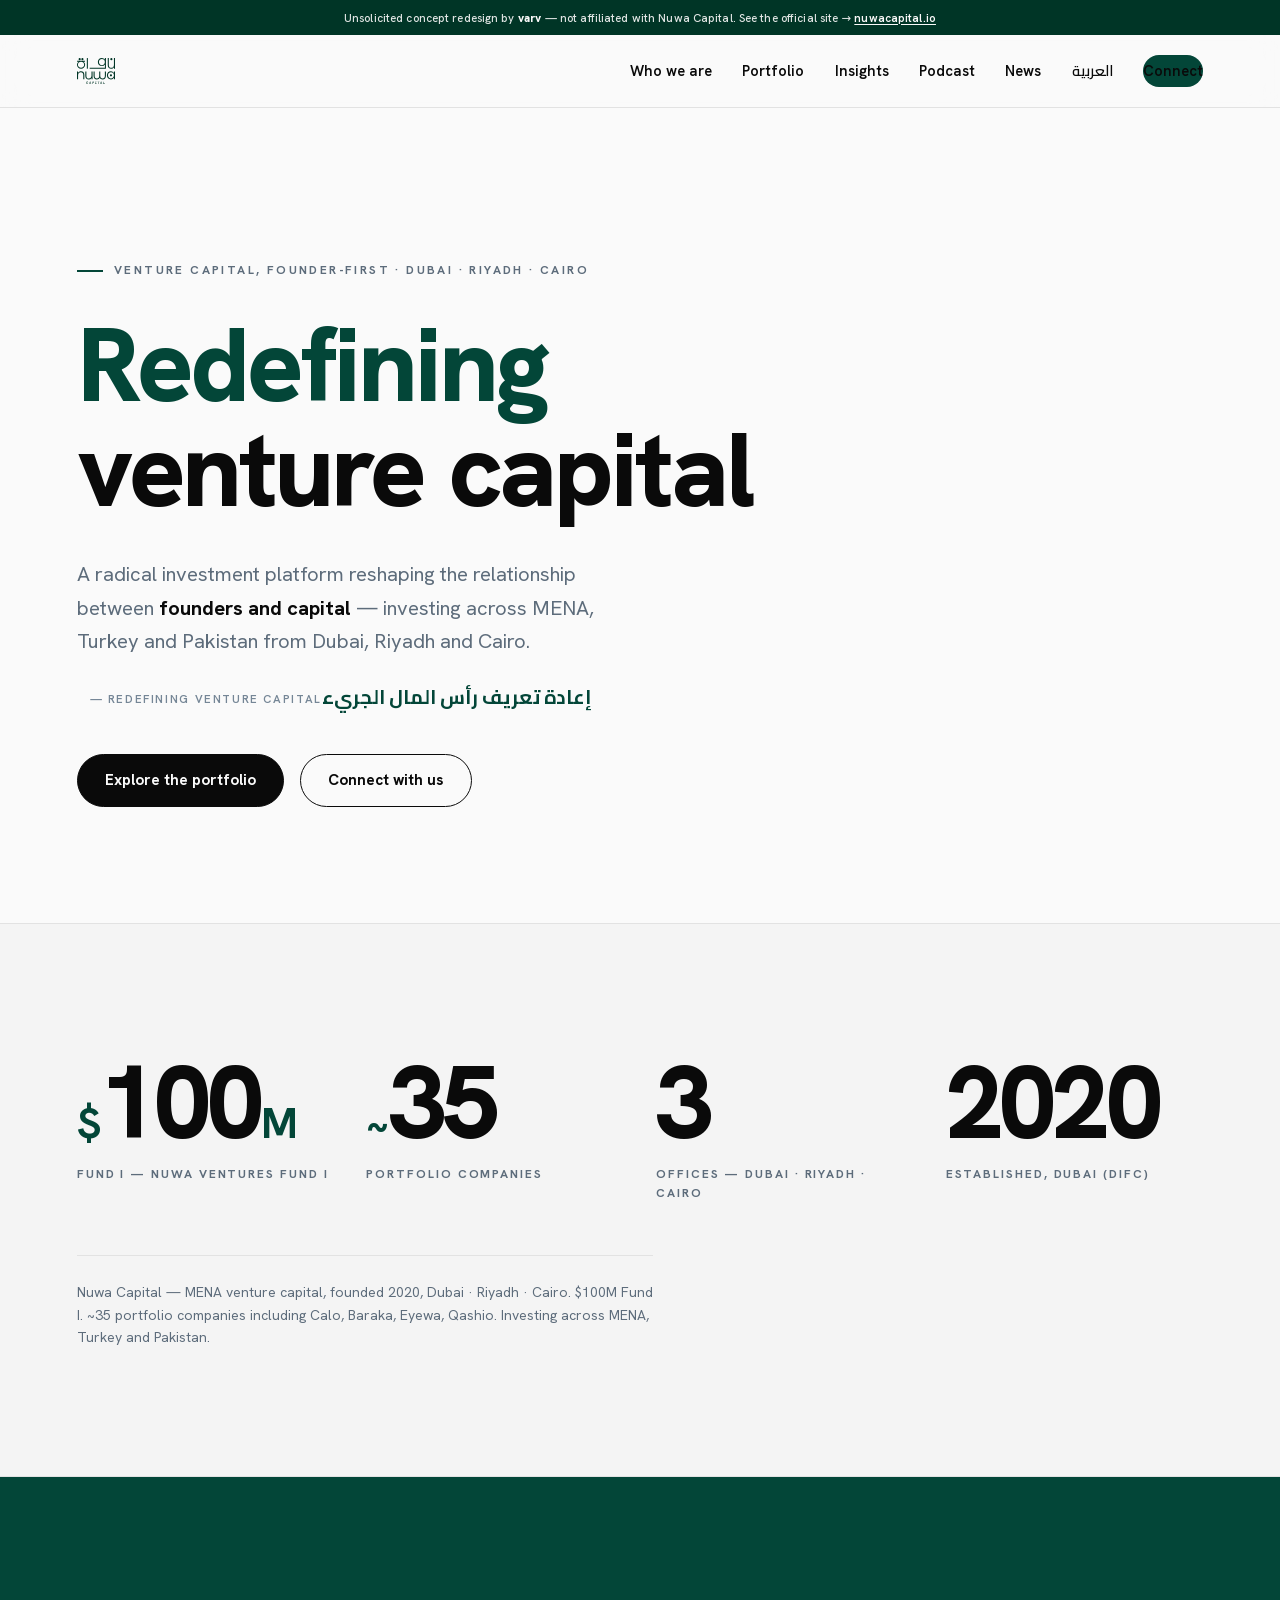
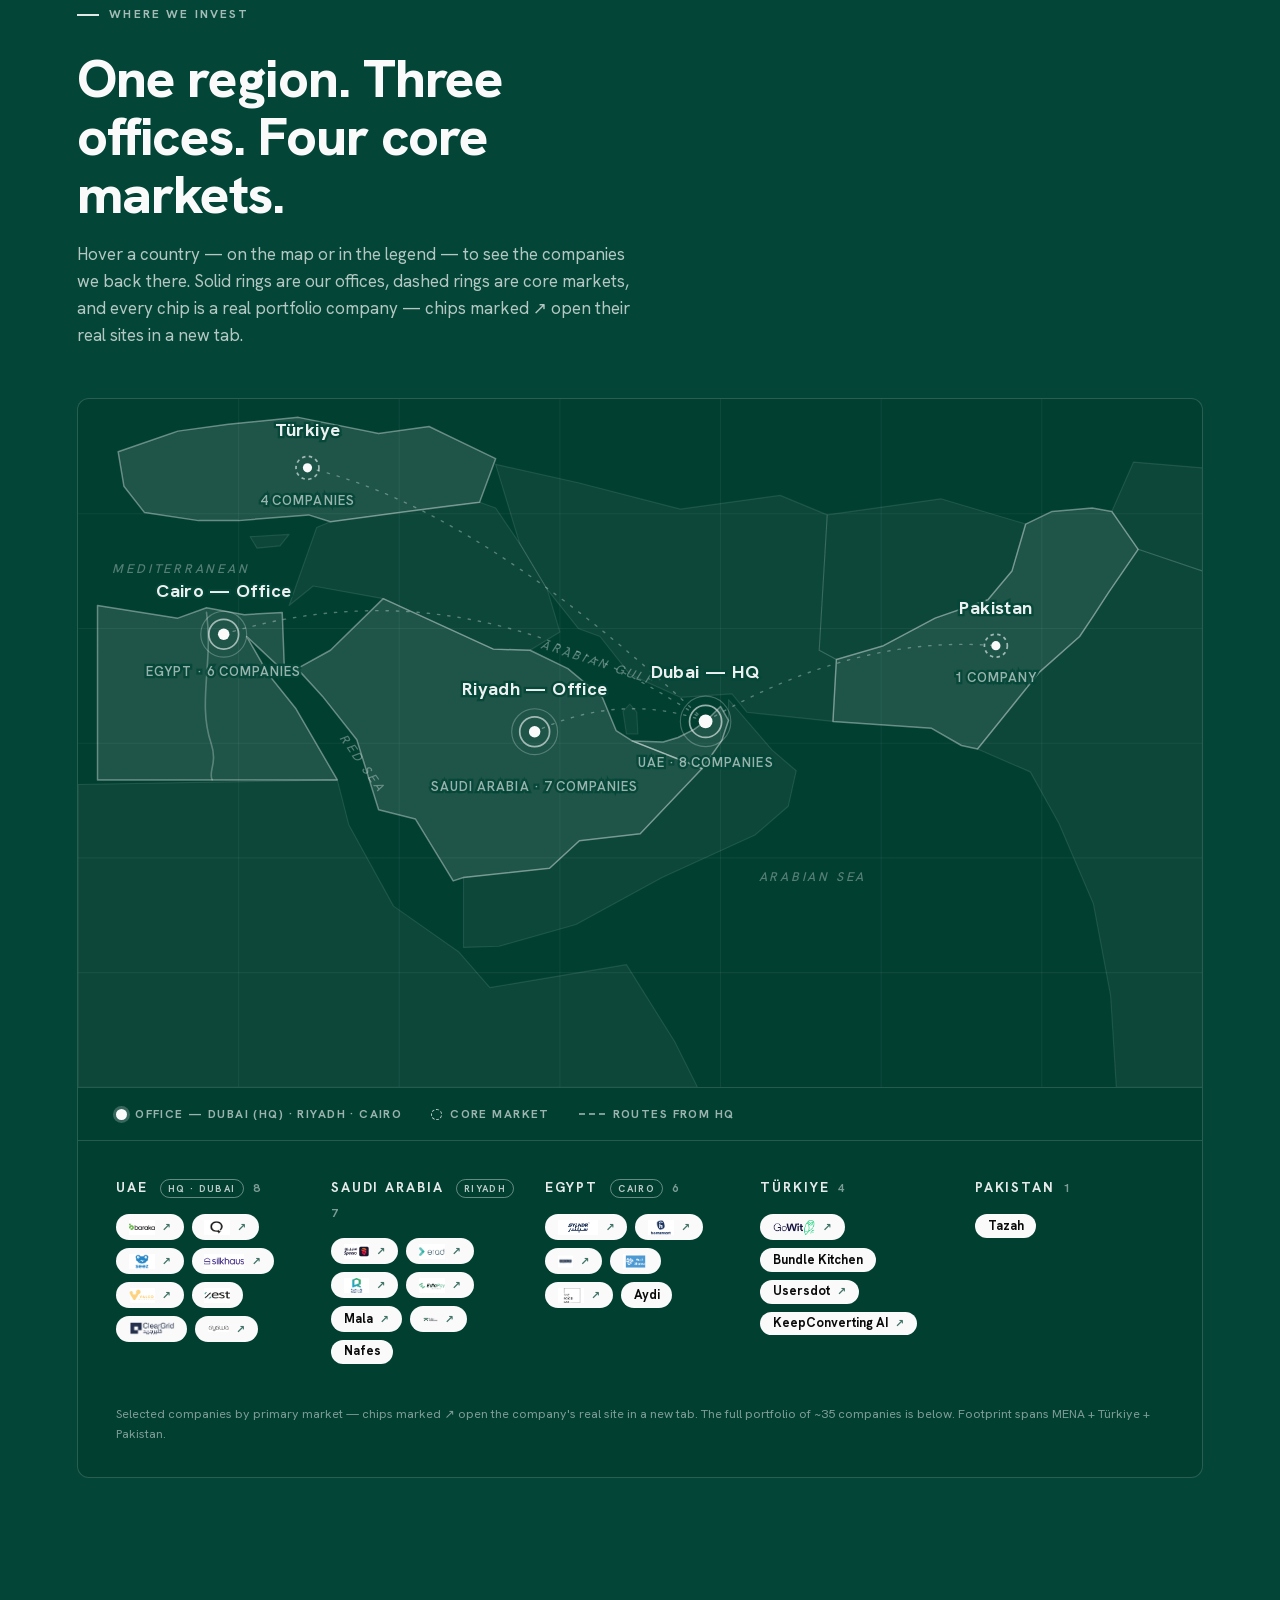
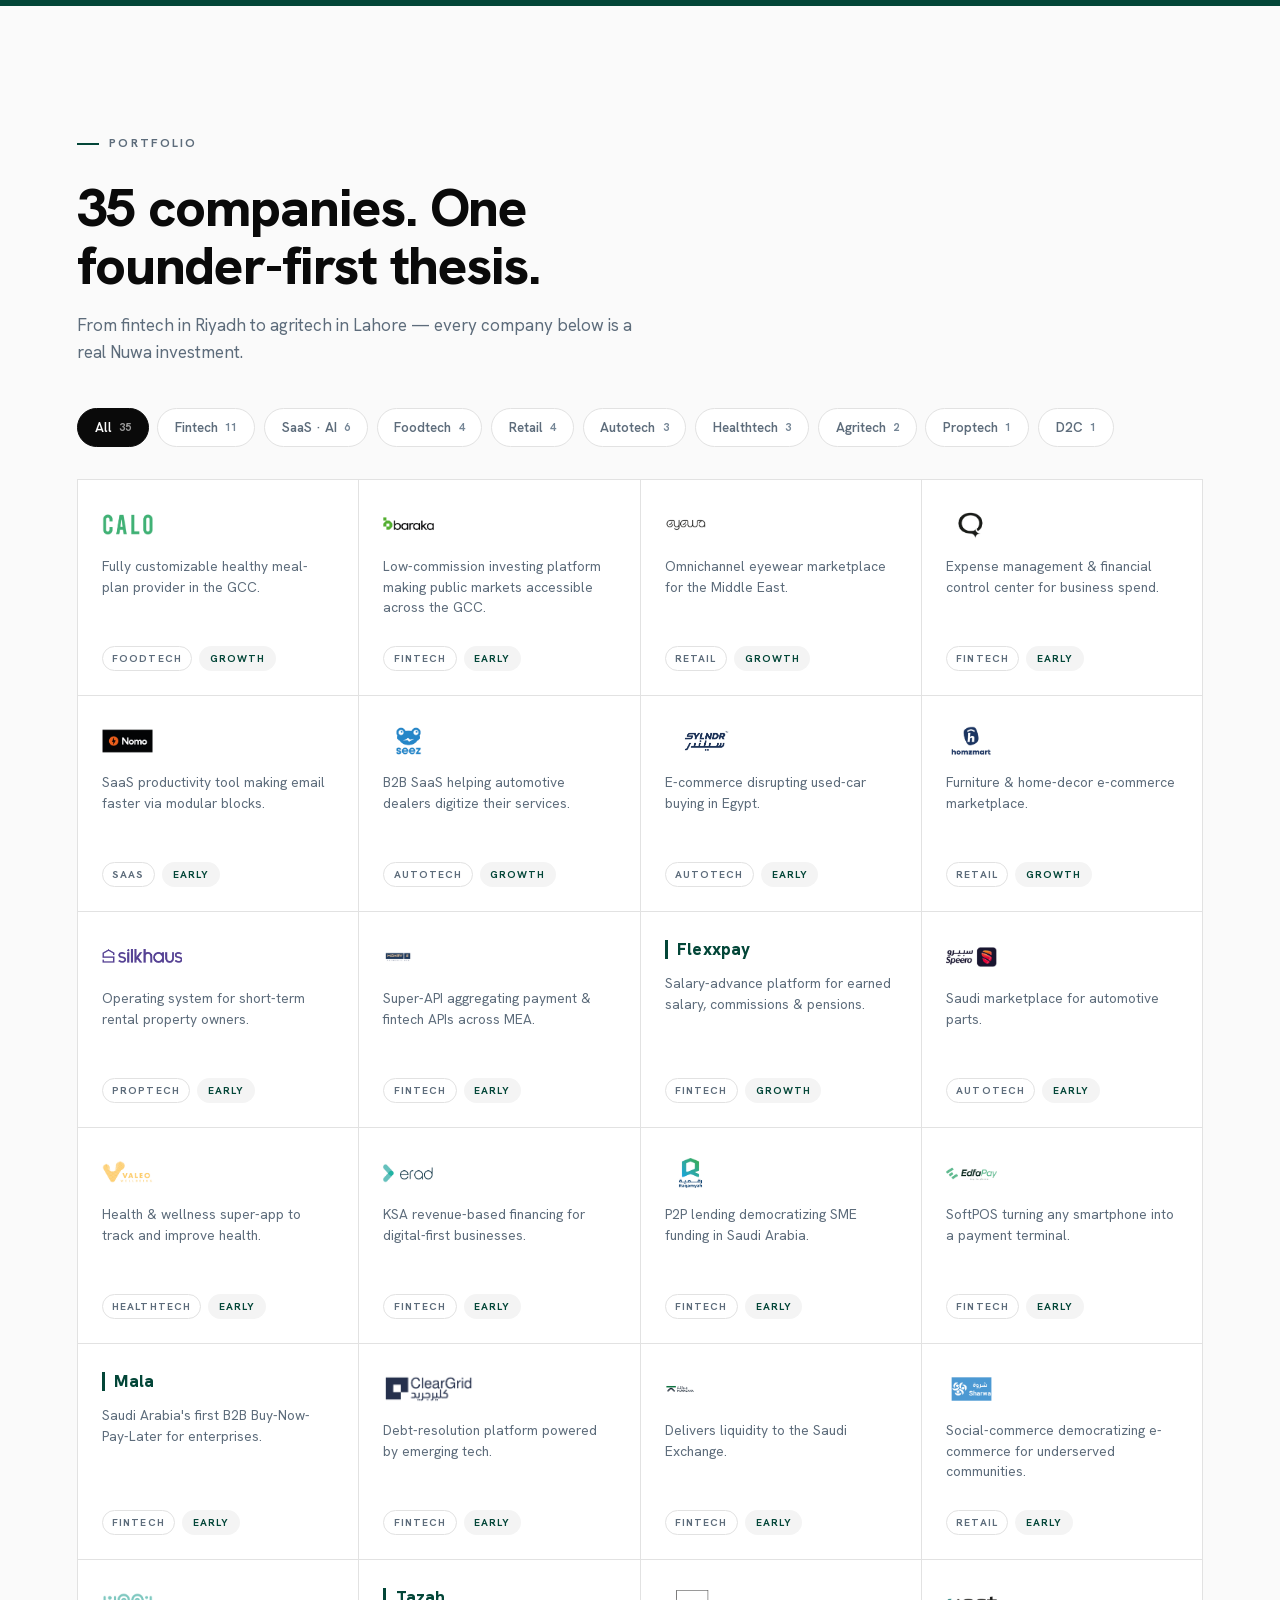
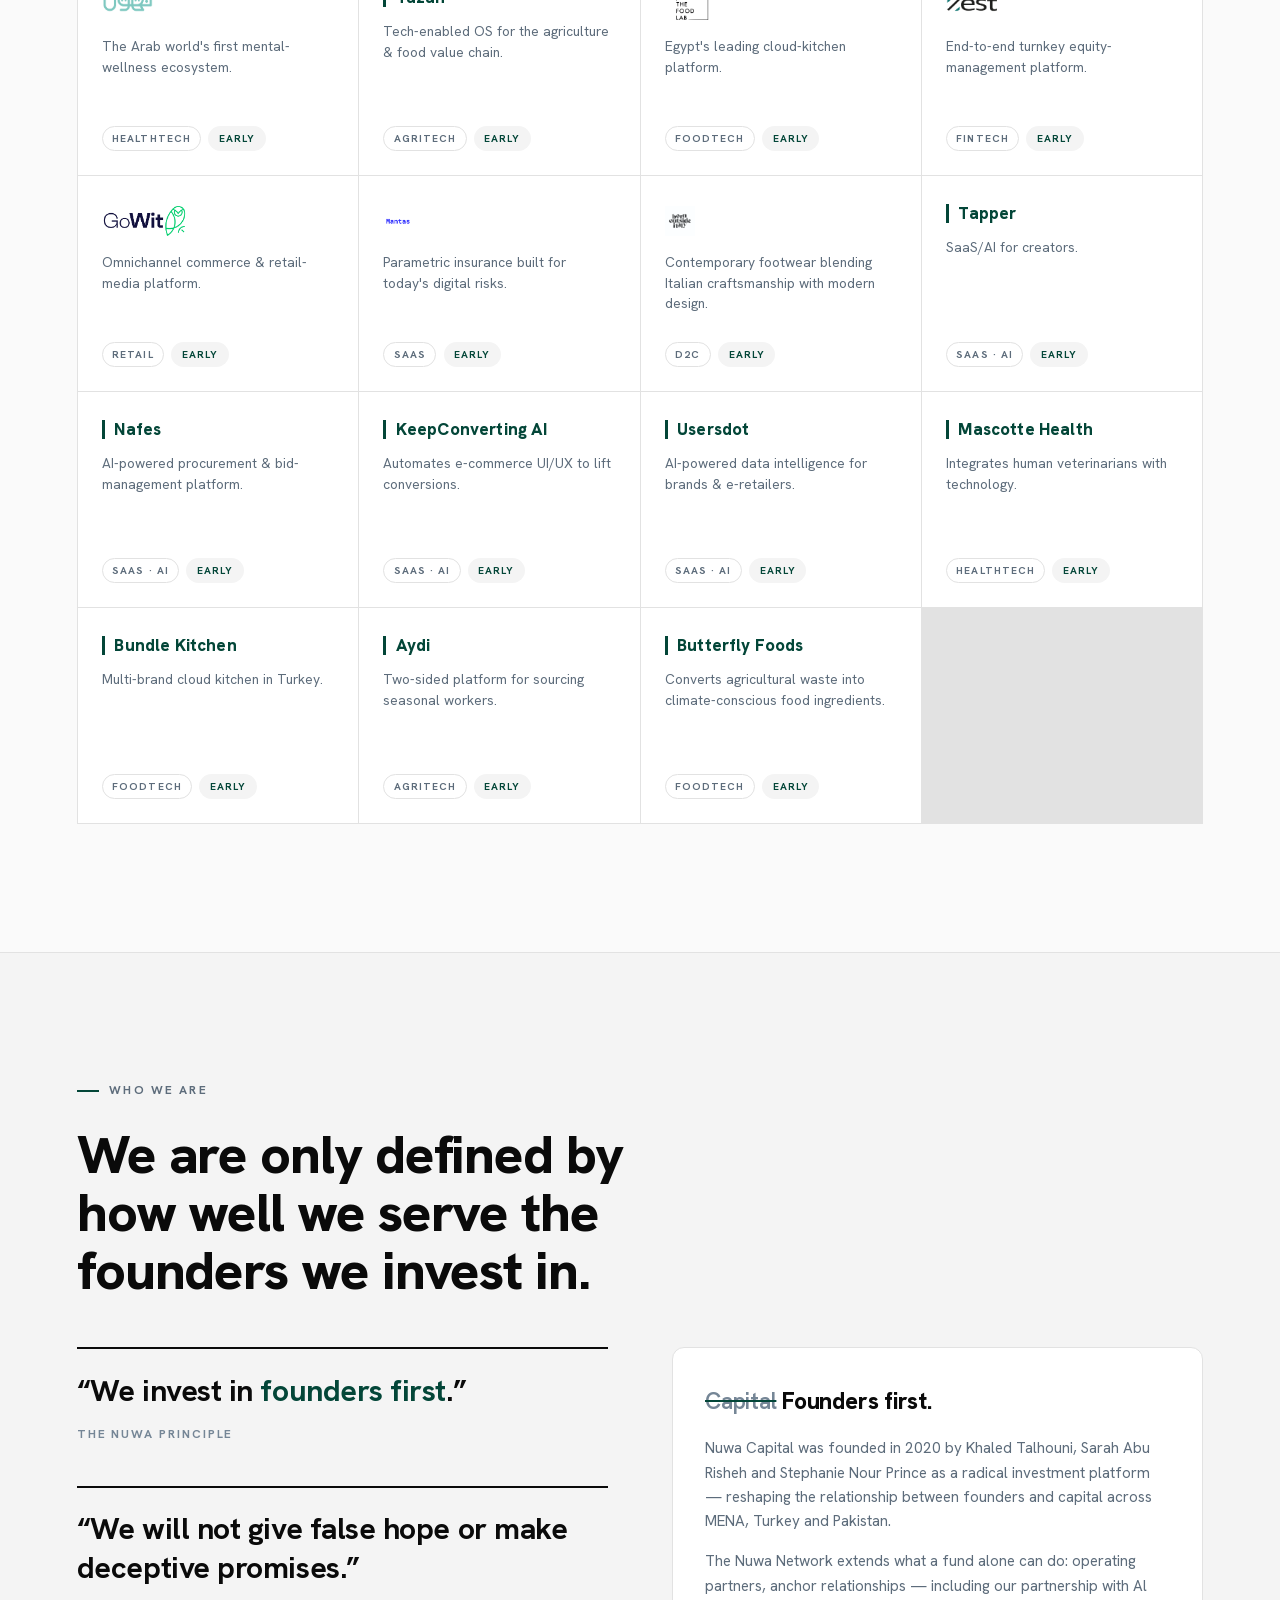
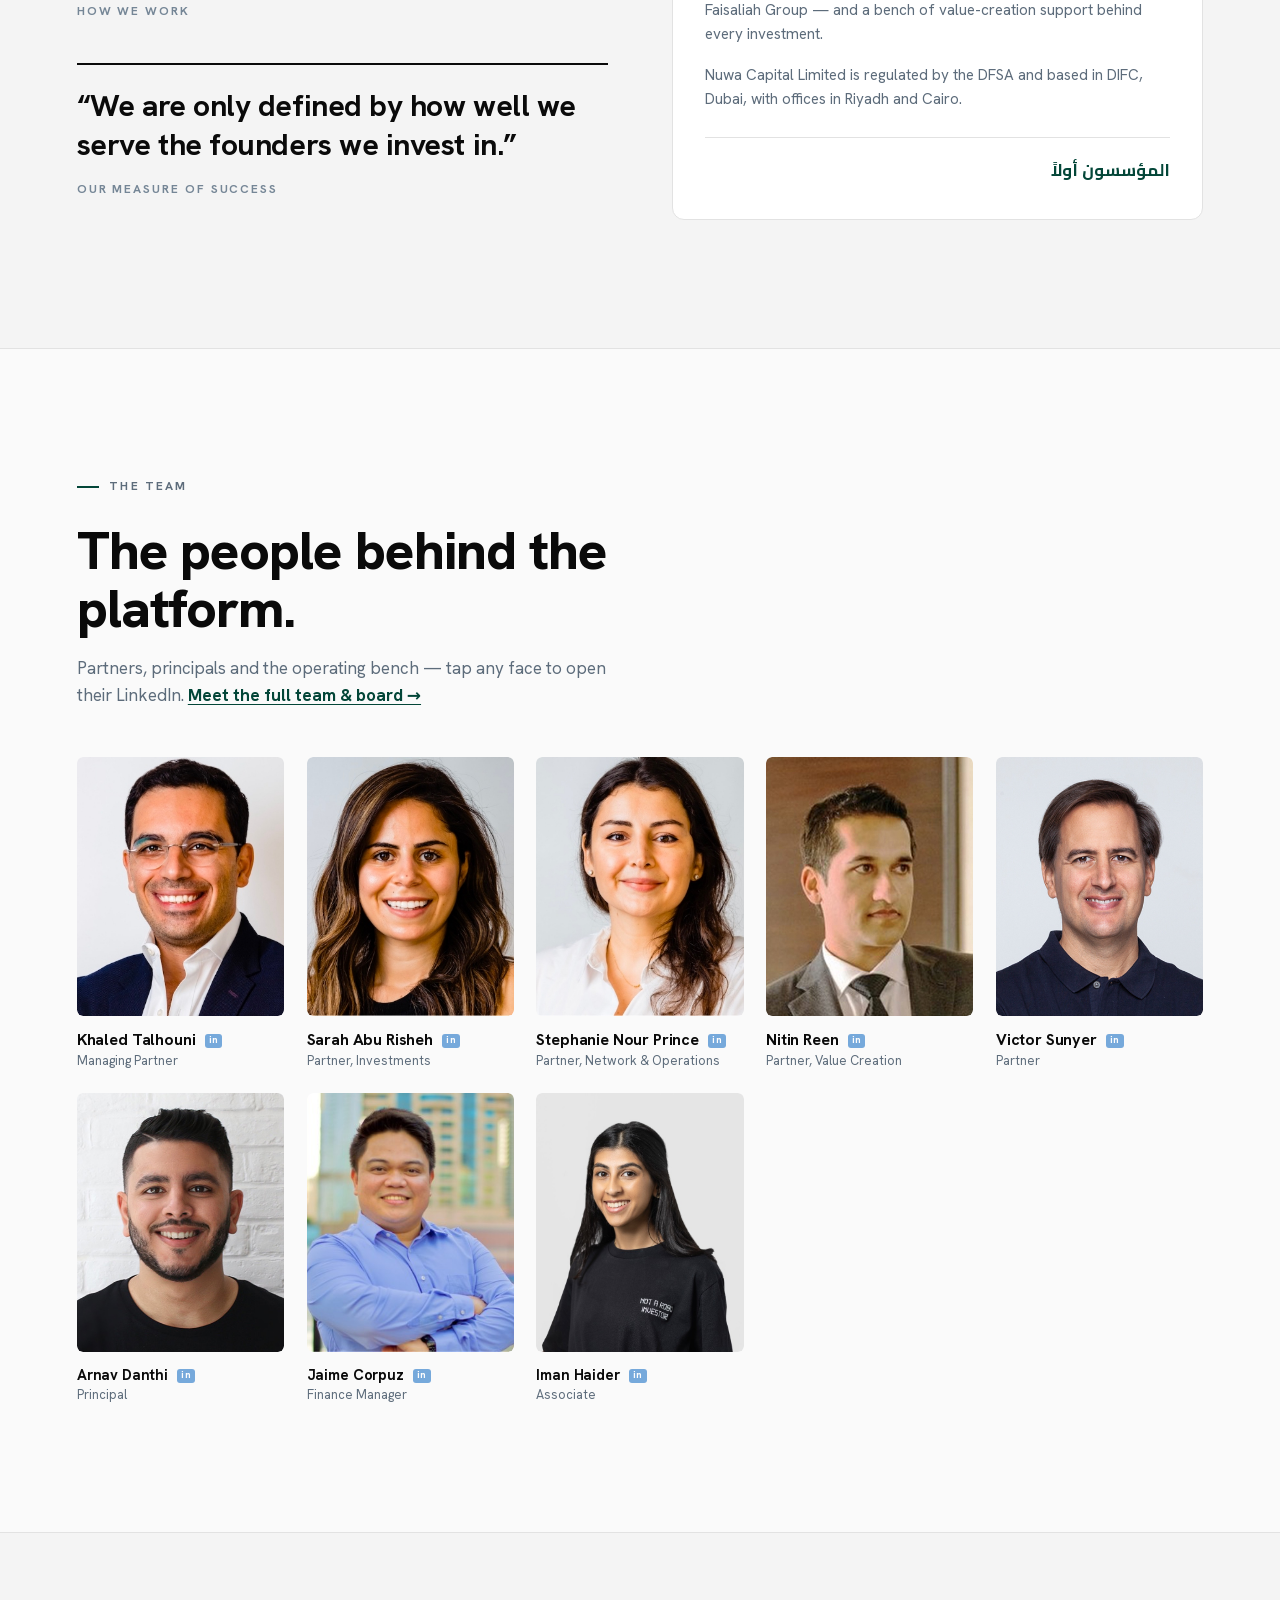
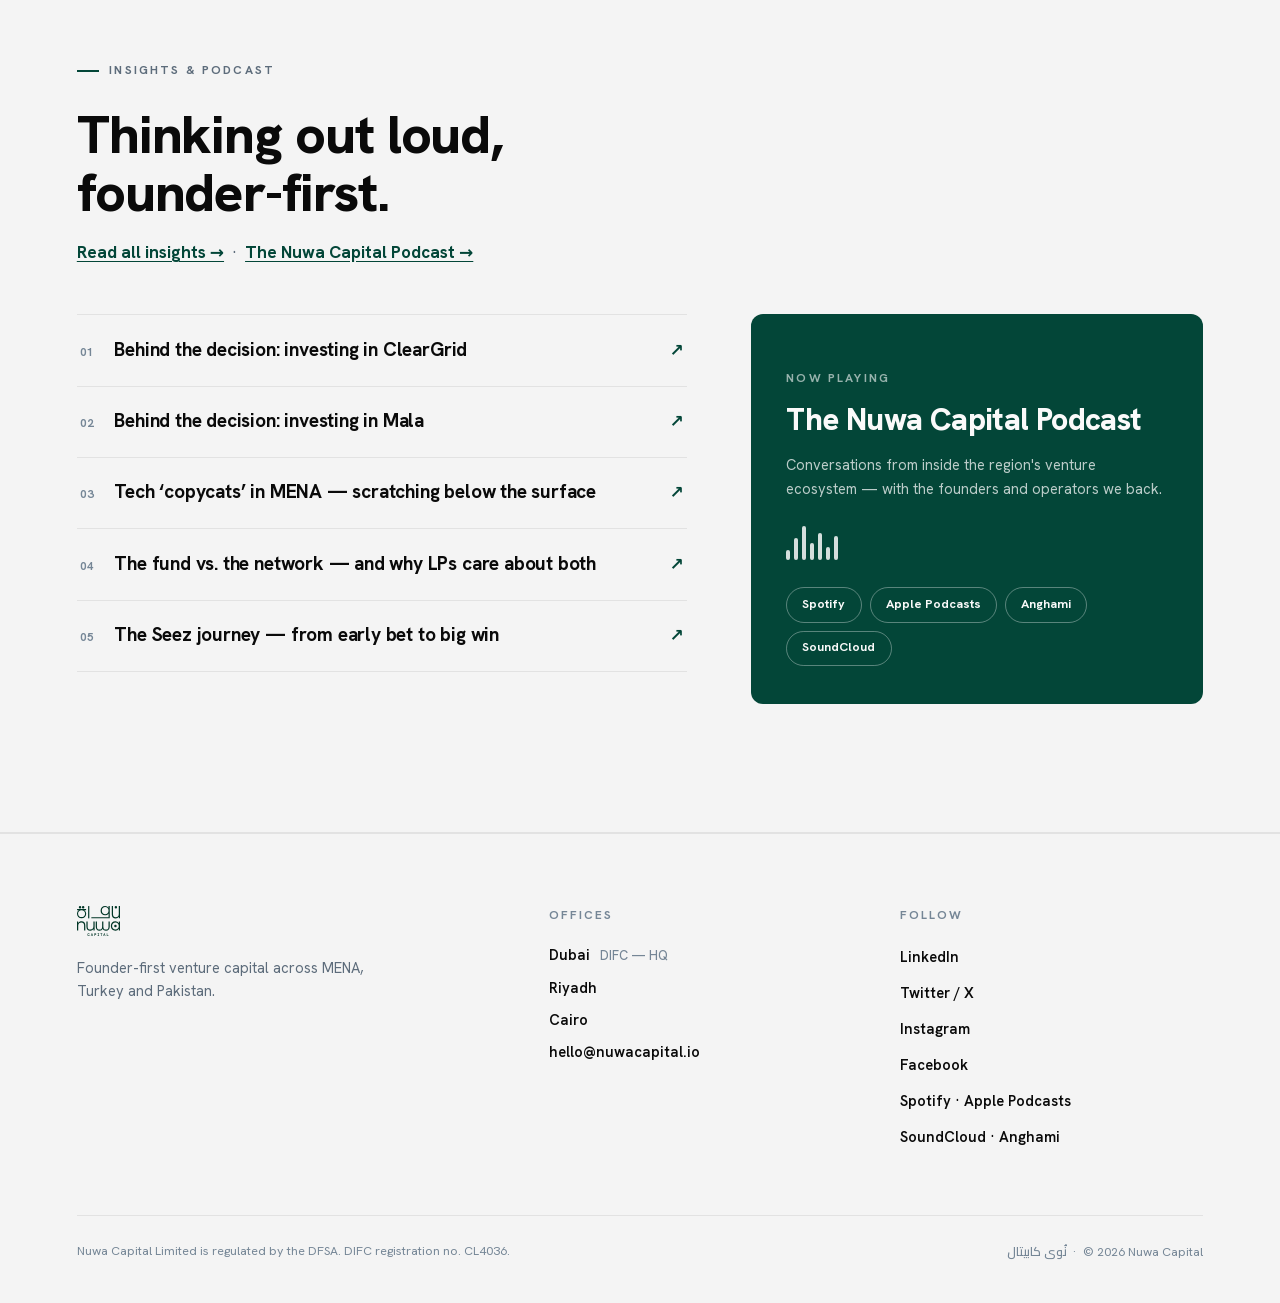
==== index.html @ a52d23bd "Nuwa Capital — concept redesign by varv (full multi-page site) Founder-first MENA venture capital re" ====
<!DOCTYPE html>
<html lang="en" data-intro>
<head>
<meta charset="UTF-8">
<meta name="viewport" content="width=device-width, initial-scale=1.0">
<meta name="robots" content="noindex, nofollow, noarchive">
<link rel="canonical" href="https://angaramoksh-a11y.github.io/nuwa-capital/">
<title>Nuwa Capital — Redefining venture capital | MENA VC, Dubai · Riyadh · Cairo</title>
<meta name="description" content="Nuwa Capital is a founder-first venture capital firm investing across MENA, Turkey and Pakistan. Founded 2020 in Dubai, with offices in Riyadh and Cairo. $100M Fund I, ~35 portfolio companies including Calo, Baraka, Eyewa and Qashio.">
<meta property="og:title" content="Nuwa Capital — Redefining venture capital">
<meta property="og:description" content="Founder-first venture capital across MENA, Turkey and Pakistan. $100M Fund I. ~35 portfolio companies. Dubai · Riyadh · Cairo.">
<meta property="og:type" content="website">
<meta name="twitter:card" content="summary_large_image">
<script>
(function(){
  /* Motion gate: ?static=1, prefers-reduced-motion and no-JS all render the finished
     page immediately. The intro loader only runs on the home (html[data-intro]). */
  if(new URLSearchParams(location.search).has('static') || matchMedia('(prefers-reduced-motion:reduce)').matches) return;
  var d = document.documentElement;
  d.classList.add('motion');
  if(d.hasAttribute('data-intro')){
    d.classList.add('intro-play');
    setTimeout(function(){
      d.classList.remove('intro-play');
      var i = document.getElementById('intro');
      if(i && i.parentNode) i.parentNode.removeChild(i);
    }, 3200);
  }
})()
</script>
<script type="application/ld+json">
{
  "@context": "https://schema.org",
  "@type": "Organization",
  "name": "Nuwa Capital",
  "foundingDate": "2020",
  "url": "https://www.nuwacapital.io/",
  "description": "Founder-first venture capital firm investing across MENA, Turkey and Pakistan from Dubai, Riyadh and Cairo. $100M Fund I; roughly 35 portfolio companies including Calo, Baraka, Eyewa and Qashio.",
  "address": {
    "@type": "PostalAddress",
    "addressLocality": "Dubai",
    "addressRegion": "DIFC",
    "addressCountry": "AE"
  },
  "areaServed": "MENA",
  "sameAs": ["https://www.linkedin.com/company/nuwacapital"],
  "founder": [
    {"@type": "Person", "name": "Khaled Talhouni"},
    {"@type": "Person", "name": "Sarah Abu Risheh"},
    {"@type": "Person", "name": "Stephanie Nour Prince"}
  ]
}
</script>
<link rel="icon" href="assets/favicon.svg">
<link rel="stylesheet" href="assets/site.css">
</head>
<body>

<div class="varv-disclaimer" role="note" aria-label="Concept redesign disclaimer">
  Unsolicited concept redesign by <b>varv</b> &mdash; not affiliated with Nuwa Capital. See the official site &rarr; <a href="https://www.nuwacapital.io/" target="_blank" rel="noopener noreferrer nofollow">nuwacapital.io</a>
</div>


<!-- ============ INTRO LOADER (JS-only; hidden under ?static=1 / reduced-motion / no-JS) ============ -->
<div id="intro" class="intro" aria-hidden="true">
  <div class="intro-inner">
    <img class="intro-logo" src="assets/brand/nuwa-logo.svg" alt="">
    <p class="intro-line">
      <span class="iw"><span class="iw-was">Defining</span><span class="iw-now">Redefining</span></span>
      <span class="intro-rest">venture capital</span>
    </p>
    <p class="intro-ar" lang="ar" dir="rtl">إعادة تعريف رأس المال الجريء</p>
  </div>
</div>

<header class="nav">
  <nav class="nav-inner" aria-label="Main">
    <a class="nav-logo" href="#top" aria-label="Nuwa Capital — home">
      <img src="assets/brand/nuwa-logo.svg" alt="Nuwa Capital" width="132" height="26">
    </a>
    <input type="checkbox" id="navtoggle" aria-hidden="true">
    <label class="nav-burger" for="navtoggle" aria-label="Toggle menu">
      <span></span><span></span><span></span>
    </label>
        <div class="nav-links">
      <a href="who-we-are.html">Who we are</a>
      <a href="portfolio.html">Portfolio</a>
      <a href="insights.html">Insights</a>
      <a href="podcast.html">Podcast</a>
      <a href="news.html">News</a>
      <a href="arabic.html" class="nav-ar" lang="ar" dir="rtl">العربية</a>
      <a class="nav-cta" href="contact.html">Connect</a>
    </div>
  </nav>
</header>

<main id="top">

  <!-- ============ HERO ============ -->
  <section class="hero wrap" aria-label="Introduction">
    <p class="hero-eyebrow">Venture capital, founder-first · Dubai · Riyadh · Cairo</p>
    <h1>
      <span class="accent">Redefining</span>
      venture capital
    </h1>
    <p class="hero-sub">
      A radical investment platform reshaping the relationship between
      <strong>founders and capital</strong> — investing across MENA, Turkey and Pakistan
      from Dubai, Riyadh and Cairo.
    </p>
    <p class="hero-ar" lang="ar" dir="rtl">إعادة تعريف رأس المال الجريء<small lang="en" dir="ltr">— Redefining venture capital</small></p>
    <div class="hero-ctas">
      <a class="btn btn-solid" href="portfolio.html">Explore the portfolio</a>
      <a class="btn btn-ghost" href="contact.html">Connect with us</a>
    </div>
  </section>

  <!-- ============ STATS ============ -->
  <section class="stats" aria-label="Nuwa Capital in numbers">
    <div class="wrap">
      <div class="stats-grid">
        <div class="stat reveal">
          <div class="n"><span class="fix">$</span><span class="num" data-target="100">100</span><span class="fix">M</span></div>
          <div class="l">Fund I — Nuwa Ventures Fund I</div>
        </div>
        <div class="stat reveal">
          <div class="n"><span class="fix">~</span><span class="num" data-target="35">35</span></div>
          <div class="l">Portfolio companies</div>
        </div>
        <div class="stat reveal">
          <div class="n"><span class="num" data-target="3">3</span></div>
          <div class="l">Offices — Dubai · Riyadh · Cairo</div>
        </div>
        <div class="stat reveal">
          <div class="n">2020</div>
          <div class="l">Established, Dubai (DIFC)</div>
        </div>
      </div>
      <p class="stats-line">
        Nuwa Capital — MENA venture capital, founded 2020, Dubai · Riyadh · Cairo. $100M Fund I.
        ~35 portfolio companies including Calo, Baraka, Eyewa, Qashio. Investing across MENA,
        Turkey and Pakistan.
      </p>
    </div>
  </section>

  <!-- ============ SIGNATURE: NUWA MENA MAP ============ -->
  <section class="mapsec" id="mapsec" aria-label="Where we invest">
    <div class="wrap">
      <p class="kicker">Where we invest</p>
      <h2 class="reveal">One region. Three offices. Four core markets.</h2>
      <p class="sec-intro reveal">Hover a country — on the map or in the legend — to see the companies we back there. Solid rings are our offices, dashed rings are core markets, and every chip is a real portfolio company &mdash; chips marked &#8599; open their real sites in a new tab.</p>

      <div class="map-frame reveal">
        <div class="map-svg-holder">
          <svg viewBox="0 0 980 600" role="img" aria-label="Geographic map of Nuwa Capital's footprint — offices in Dubai, Riyadh and Cairo; core markets United Arab Emirates, Saudi Arabia, Egypt, Türkiye and Pakistan; routes from the Dubai headquarters">
            <!-- graticule -->
            <g class="grat">
              <path d="M0,100 H980"/><path d="M0,200 H980"/><path d="M0,300 H980"/><path d="M0,400 H980"/><path d="M0,500 H980"/>
              <path d="M140,0 V600"/><path d="M280,0 V600"/><path d="M420,0 V600"/><path d="M560,0 V600"/><path d="M700,0 V600"/><path d="M840,0 V600"/>
            </g>

            <!-- context land (equirectangular, lon 24–80E / lat 5–43N) -->
            <g class="land" aria-hidden="true">
              <!-- Iran -->
              <path d="M364,57 L436,73 L525,96 L612,84 L653,101 L646,219 L661,227 L658,281 L583,273 L570,257 L525,260 L481,240 L455,207 L436,200 L409,166 L385,126 Z"/>
              <!-- Levant · Jordan · Iraq · Kuwait -->
              <path d="M220,107 L322,93 L350,90 L364,95 L385,126 L409,166 L420,203 L394,219 L362,218 L266,174 L205,163 L184,180 L208,112 Z"/>
              <!-- Afghanistan -->
              <path d="M653,101 L752,87 L826,109 L814,150 L793,175 L747,191 L702,215 L661,227 L646,219 Z"/>
              <!-- Oman · Yemen -->
              <path d="M567,262 L605,306 L626,324 L619,355 L590,380 L509,417 L434,458 L367,477 L336,478 L336,417 L411,409 L437,385 L490,379 L544,322 L561,298 L567,280 Z"/>
              <!-- North-east Africa -->
              <path d="M0,336 L226,332 L236,371 L275,442 L332,482 L359,513 L478,493 L520,560 L540,600 L0,600 Z"/>
              <!-- India -->
              <path d="M784,305 L830,325 L855,370 L885,440 L900,520 L905,600 L980,600 L980,150 L924,131 L898,169 L885,189 L873,207 L838,238 Z"/>
              <!-- Karakoram -->
              <path d="M901,98 L924,131 L980,150 L980,60 L920,55 Z"/>
              <!-- Qatar -->
              <path d="M478,292 L475,272 L481,266 L487,273 L488,292 Z"/>
              <!-- Cyprus -->
              <path d="M150,120 L184,118 L176,128 L156,130 Z"/>
            </g>

            <!-- the five core-market countries (interactive) -->
            <path class="cshape" data-market="turkey" tabindex="0" role="button" aria-label="Türkiye — core market — highlight portfolio companies"
              d="M35,46 L87,28 L131,22 L192,16 L262,30 L306,24 L364,52 L350,90 L280,99 L220,107 L201,101 L140,106 L105,106 L58,99 L40,76 Z"/>
            <path class="cshape" data-market="egypt" tabindex="0" role="button" aria-label="Egypt — core market, Cairo office — highlight portfolio companies"
              d="M17,180 L87,191 L112,182 L145,188 L178,186 L180,238 L147,207 L166,240 L190,270 L226,332 L17,332 Z"/>
            <path class="cshape" data-market="ksa" tabindex="0" role="button" aria-label="Saudi Arabia — core market, Riyadh office — highlight portfolio companies"
              d="M191,235 L220,219 L266,174 L362,218 L394,219 L427,235 L457,260 L469,289 L483,298 L544,322 L490,379 L437,385 L411,409 L336,417 L327,420 L294,366 L262,358 L243,297 L213,259 Z"/>
            <path class="cshape" data-market="uae" tabindex="0" role="button" aria-label="United Arab Emirates — core market, Dubai headquarters — highlight portfolio companies"
              d="M483,298 L510,299 L523,295 L537,288 L548,280 L560,268 L567,280 L561,298 L544,322 Z"/>
            <path class="cshape" data-market="pakistan" tabindex="0" role="button" aria-label="Pakistan — core market — highlight portfolio companies"
              d="M658,281 L744,287 L770,302 L784,305 L838,238 L873,207 L885,189 L898,169 L924,131 L901,98 L884,95 L849,98 L826,109 L814,150 L793,175 L747,191 L702,215 L661,227 Z"/>

            <!-- the Nile -->
            <path class="nile" aria-hidden="true" d="M112,186 C118,230 104,265 116,300 C122,318 113,325 117,332"/>

            <!-- seas -->
            <g aria-hidden="true">
              <text class="sea-label" x="30" y="152">Mediterranean</text>
              <text class="sea-label" x="245" y="320" text-anchor="middle" transform="rotate(55 245 320)">Red Sea</text>
              <text class="sea-label" x="452" y="233" text-anchor="middle" transform="rotate(18 452 233)">Arabian Gulf</text>
              <text class="sea-label" x="640" y="420" text-anchor="middle">Arabian Sea</text>
            </g>

            <!-- routes from Dubai (HQ) -->
            <path class="arc" d="M547,281 Q473,255 398,290"/>
            <path class="arc" d="M547,281 Q340,140 127,205"/>
            <path class="arc" d="M547,281 Q350,95 200,60"/>
            <path class="arc" d="M547,281 Q677,205 800,215"/>

            <!-- Türkiye (market) -->
            <g class="mnode market" data-market="turkey" tabindex="0" role="button" aria-label="Türkiye — 4 portfolio companies">
              <circle class="ring" cx="200" cy="60" r="10"/>
              <circle class="dot" cx="200" cy="60" r="4"/>
              <text class="tag" x="200" y="32" text-anchor="middle">Türkiye</text>
              <text class="cnt" x="200" y="92" text-anchor="middle">4 companies</text>
            </g>
            <!-- Cairo / Egypt (office) -->
            <g class="mnode office" data-market="egypt" tabindex="0" role="button" aria-label="Egypt — Cairo office — 6 portfolio companies">
              <circle class="ring2" cx="127" cy="205" r="20"/>
              <circle class="ring" cx="127" cy="205" r="13"/>
              <circle class="dot" cx="127" cy="205" r="5"/>
              <text class="tag" x="127" y="173" text-anchor="middle">Cairo — Office</text>
              <text class="cnt" x="127" y="241" text-anchor="middle">Egypt · 6 companies</text>
            </g>
            <!-- Riyadh / KSA (office) -->
            <g class="mnode office" data-market="ksa" tabindex="0" role="button" aria-label="Saudi Arabia — Riyadh office — 7 portfolio companies">
              <circle class="ring2" cx="398" cy="290" r="20"/>
              <circle class="ring" cx="398" cy="290" r="13"/>
              <circle class="dot" cx="398" cy="290" r="5"/>
              <text class="tag" x="398" y="258" text-anchor="middle">Riyadh — Office</text>
              <text class="cnt" x="398" y="342" text-anchor="middle">Saudi Arabia · 7 companies</text>
            </g>
            <!-- Dubai / UAE (HQ) -->
            <g class="mnode office" data-market="uae" tabindex="0" role="button" aria-label="United Arab Emirates — Dubai headquarters — 8 portfolio companies">
              <circle class="ring2" cx="547" cy="281" r="22"/>
              <circle class="ring" cx="547" cy="281" r="14"/>
              <circle class="dot" cx="547" cy="281" r="6"/>
              <text class="tag" x="547" y="243" text-anchor="middle">Dubai — HQ</text>
              <text class="cnt" x="547" y="321" text-anchor="middle">UAE · 8 companies</text>
            </g>
            <!-- Pakistan (market) -->
            <g class="mnode market" data-market="pakistan" tabindex="0" role="button" aria-label="Pakistan — 1 portfolio company">
              <circle class="ring" cx="800" cy="215" r="10"/>
              <circle class="dot" cx="800" cy="215" r="4"/>
              <text class="tag" x="800" y="187" text-anchor="middle">Pakistan</text>
              <text class="cnt" x="800" y="247" text-anchor="middle">1 company</text>
            </g>
          </svg>
        </div>

        <div class="map-key" aria-hidden="true">
          <span class="k k-office"><i></i>Office — Dubai (HQ) · Riyadh · Cairo</span>
          <span class="k k-market"><i></i>Core market</span>
          <span class="k k-route"><i></i>Routes from HQ</span>
        </div>

        <div class="map-legend">
          <div class="m-col" data-market="uae" tabindex="0">
            <h3>UAE <span class="office-tag">HQ · Dubai</span> <span class="mc">8</span></h3>
            <div class="m-chips">
              <a class="chip" href="https://getbaraka.com/" target="_blank" rel="noopener" aria-label="Baraka — visit site (opens in a new tab)" data-tip="Low-commission investing platform making public markets accessible across the GCC"><img src="assets/logos/baraka.png" alt="Baraka logo"><span class="go" aria-hidden="true">&#8599;</span></a>
              <a class="chip" href="https://qashio.com/" target="_blank" rel="noopener" aria-label="Qashio — visit site (opens in a new tab)" data-tip="Expense management &amp; financial control center for business spend"><img src="assets/logos/qashio.png" alt="Qashio logo"><span class="go" aria-hidden="true">&#8599;</span></a>
              <a class="chip" href="https://seez.co/" target="_blank" rel="noopener" aria-label="Seez — visit site (opens in a new tab)" data-tip="B2B SaaS helping automotive dealers digitize their services"><img src="assets/logos/seez.png" alt="Seez logo"><span class="go" aria-hidden="true">&#8599;</span></a>
              <a class="chip" href="https://silkhaus.co/" target="_blank" rel="noopener" aria-label="Silkhaus — visit site (opens in a new tab)" data-tip="Operating system for short-term rental property owners"><img src="assets/logos/silkhaus.png" alt="Silkhaus logo"><span class="go" aria-hidden="true">&#8599;</span></a>
              <a class="chip" href="https://feelvaleo.com/" target="_blank" rel="noopener" aria-label="Valeo — visit site (opens in a new tab)" data-tip="Health &amp; wellness super-app to track and improve health"><img src="assets/logos/valeo.png" alt="Valeo logo"><span class="go" aria-hidden="true">&#8599;</span></a>
              <span class="chip" tabindex="0" data-tip="End-to-end turnkey equity-management platform"><img src="assets/logos/zest.png" alt="Zest Equity logo"></span>
              <span class="chip" tabindex="0" data-tip="Debt-resolution platform powered by emerging tech"><img src="assets/logos/cleargrid.png" alt="ClearGrid logo"></span>
              <a class="chip" href="https://eyewa.com/" target="_blank" rel="noopener" aria-label="Eyewa — visit site (opens in a new tab)" data-tip="Omnichannel eyewear marketplace for the Middle East"><img src="assets/logos/eyewa.png" alt="Eyewa logo"><span class="go" aria-hidden="true">&#8599;</span></a>
            </div>
          </div>
          <div class="m-col" data-market="ksa" tabindex="0">
            <h3>Saudi Arabia <span class="office-tag">Riyadh</span> <span class="mc">7</span></h3>
            <div class="m-chips">
              <a class="chip" href="https://speero.net/" target="_blank" rel="noopener" aria-label="Speero — visit site (opens in a new tab)" data-tip="Saudi marketplace for automotive parts"><img src="assets/logos/speero.png" alt="Speero logo"><span class="go" aria-hidden="true">&#8599;</span></a>
              <a class="chip" href="https://erad.co/" target="_blank" rel="noopener" aria-label="Erad — visit site (opens in a new tab)" data-tip="KSA revenue-based financing for digital-first businesses"><img src="assets/logos/erad.png" alt="Erad logo"><span class="go" aria-hidden="true">&#8599;</span></a>
              <a class="chip" href="https://raqamyah.com/" target="_blank" rel="noopener" aria-label="Raqamyah — visit site (opens in a new tab)" data-tip="P2P lending democratizing SME funding in Saudi Arabia"><img src="assets/logos/raqamyah.png" alt="Raqamyah logo"><span class="go" aria-hidden="true">&#8599;</span></a>
              <a class="chip" href="https://edfapay.com/" target="_blank" rel="noopener" aria-label="Edfa Pay — visit site (opens in a new tab)" data-tip="SoftPOS turning any smartphone into a payment terminal"><img src="assets/logos/edfapay.png" alt="Edfa Pay logo"><span class="go" aria-hidden="true">&#8599;</span></a>
              <a class="chip" href="https://trymala.com/" target="_blank" rel="noopener" aria-label="Mala — visit site (opens in a new tab)" data-tip="Saudi Arabia's first B2B Buy-Now-Pay-Later for enterprises">Mala<span class="go" aria-hidden="true">&#8599;</span></a>
              <a class="chip" href="https://muwazana.com/" target="_blank" rel="noopener" aria-label="Muwazana — visit site (opens in a new tab)" data-tip="Delivers liquidity to the Saudi Exchange"><img src="assets/logos/muwazana.png" alt="Muwazana logo"><span class="go" aria-hidden="true">&#8599;</span></a>
              <span class="chip" tabindex="0" data-tip="AI-powered procurement &amp; bid-management platform">Nafes</span>
            </div>
          </div>
          <div class="m-col" data-market="egypt" tabindex="0">
            <h3>Egypt <span class="office-tag">Cairo</span> <span class="mc">6</span></h3>
            <div class="m-chips">
              <a class="chip" href="https://sylndr.com/" target="_blank" rel="noopener" aria-label="Sylndr — visit site (opens in a new tab)" data-tip="E-commerce disrupting used-car buying in Egypt"><img src="assets/logos/sylndr.png" alt="Sylndr logo"><span class="go" aria-hidden="true">&#8599;</span></a>
              <a class="chip" href="https://homzmart.com/" target="_blank" rel="noopener" aria-label="Homzmart — visit site (opens in a new tab)" data-tip="Furniture &amp; home-decor e-commerce marketplace"><img src="assets/logos/homzmart.png" alt="Homzmart logo"><span class="go" aria-hidden="true">&#8599;</span></a>
              <a class="chip" href="https://moneyhash.io/" target="_blank" rel="noopener" aria-label="MoneyHash — visit site (opens in a new tab)" data-tip="Super-API aggregating payment &amp; fintech APIs across MEA"><img src="assets/logos/moneyhash.png" alt="MoneyHash logo"><span class="go" aria-hidden="true">&#8599;</span></a>
              <span class="chip" tabindex="0" data-tip="Social-commerce democratizing e-commerce for underserved communities"><img src="assets/logos/sharwa.png" alt="Sharwa logo"></span>
              <a class="chip" href="https://thefoodlab.com/" target="_blank" rel="noopener" aria-label="The Food Lab — visit site (opens in a new tab)" data-tip="Egypt's leading cloud-kitchen platform"><img src="assets/logos/thefoodlab.png" alt="The Food Lab logo"><span class="go" aria-hidden="true">&#8599;</span></a>
              <span class="chip" tabindex="0" data-tip="Two-sided platform for sourcing seasonal workers">Aydi</span>
            </div>
          </div>
          <div class="m-col" data-market="turkey" tabindex="0">
            <h3>Türkiye <span class="mc">4</span></h3>
            <div class="m-chips">
              <a class="chip" href="https://gowit.com/" target="_blank" rel="noopener" aria-label="GoWit — visit site (opens in a new tab)" data-tip="Omnichannel commerce &amp; retail-media platform"><img src="assets/logos/gowit.png" alt="GoWit logo"><span class="go" aria-hidden="true">&#8599;</span></a>
              <span class="chip" tabindex="0" data-tip="Multi-brand cloud kitchen in Turkey">Bundle Kitchen</span>
              <a class="chip" href="https://usersdot.com/" target="_blank" rel="noopener" aria-label="Usersdot — visit site (opens in a new tab)" data-tip="AI-powered data intelligence for brands &amp; e-retailers">Usersdot<span class="go" aria-hidden="true">&#8599;</span></a>
              <a class="chip" href="https://keepconverting.ai/" target="_blank" rel="noopener" aria-label="KeepConverting AI — visit site (opens in a new tab)" data-tip="Automates e-commerce UI/UX to lift conversions">KeepConverting AI<span class="go" aria-hidden="true">&#8599;</span></a>
            </div>
          </div>
          <div class="m-col" data-market="pakistan" tabindex="0">
            <h3>Pakistan <span class="mc">1</span></h3>
            <div class="m-chips">
              <span class="chip" tabindex="0" data-tip="Tech-enabled OS for the agriculture &amp; food value chain">Tazah</span>
            </div>
          </div>
        </div>
        <p class="map-note">Selected companies by primary market — chips marked ↗ open the company's real site in a new tab. The full portfolio of ~35 companies is below. Footprint spans MENA + Türkiye + Pakistan.</p>
      </div>
    </div>
  </section>

  <!-- ============ PORTFOLIO ============ -->
  <section id="portfolio" aria-label="Portfolio">
    <div class="wrap">
      <p class="kicker">Portfolio</p>
      <h2 class="reveal">35 companies. One founder-first thesis.</h2>
      <p class="sec-intro reveal">From fintech in Riyadh to agritech in Lahore — every company below is a real Nuwa investment.</p>

      <div class="filters" role="group" aria-label="Filter portfolio by sector">
        <button class="fbtn active" data-f="all">All <span class="c">35</span></button>
        <button class="fbtn" data-f="fintech">Fintech <span class="c">11</span></button>
        <button class="fbtn" data-f="saas">SaaS · AI <span class="c">6</span></button>
        <button class="fbtn" data-f="foodtech">Foodtech <span class="c">4</span></button>
        <button class="fbtn" data-f="retail">Retail <span class="c">4</span></button>
        <button class="fbtn" data-f="autotech">Autotech <span class="c">3</span></button>
        <button class="fbtn" data-f="healthtech">Healthtech <span class="c">3</span></button>
        <button class="fbtn" data-f="agritech">Agritech <span class="c">2</span></button>
        <button class="fbtn" data-f="proptech">Proptech <span class="c">1</span></button>
        <button class="fbtn" data-f="d2c">D2C <span class="c">1</span></button>
      </div>

      <div class="pgrid">
        <a class="pcard" data-sector="foodtech" href="https://calo.app/" target="_blank" rel="noopener">
          <div class="plogo"><img src="assets/logos/calo.png" alt="Calo logo"></div>
          <p class="pdesc">Fully customizable healthy meal-plan provider in the GCC.</p>
          <div class="pmeta"><span class="ptag">Foodtech</span><span class="ptag stage">Growth</span></div>
        </a>
        <a class="pcard" data-sector="fintech" href="https://getbaraka.com/" target="_blank" rel="noopener">
          <div class="plogo"><img src="assets/logos/baraka.png" alt="Baraka logo"></div>
          <p class="pdesc">Low-commission investing platform making public markets accessible across the GCC.</p>
          <div class="pmeta"><span class="ptag">Fintech</span><span class="ptag stage">Early</span></div>
        </a>
        <a class="pcard" data-sector="retail" href="https://eyewa.com/" target="_blank" rel="noopener">
          <div class="plogo"><img src="assets/logos/eyewa.png" alt="Eyewa logo"></div>
          <p class="pdesc">Omnichannel eyewear marketplace for the Middle East.</p>
          <div class="pmeta"><span class="ptag">Retail</span><span class="ptag stage">Growth</span></div>
        </a>
        <a class="pcard" data-sector="fintech" href="https://qashio.com/" target="_blank" rel="noopener">
          <div class="plogo"><img src="assets/logos/qashio.png" alt="Qashio logo"></div>
          <p class="pdesc">Expense management &amp; financial control center for business spend.</p>
          <div class="pmeta"><span class="ptag">Fintech</span><span class="ptag stage">Early</span></div>
        </a>
        <article class="pcard" data-sector="saas">
          <div class="plogo"><img src="assets/logos/nomo.png" alt="Nomo logo"></div>
          <p class="pdesc">SaaS productivity tool making email faster via modular blocks.</p>
          <div class="pmeta"><span class="ptag">SaaS</span><span class="ptag stage">Early</span></div>
        </article>
        <a class="pcard" data-sector="autotech" href="https://seez.co/" target="_blank" rel="noopener">
          <div class="plogo"><img src="assets/logos/seez.png" alt="Seez logo"></div>
          <p class="pdesc">B2B SaaS helping automotive dealers digitize their services.</p>
          <div class="pmeta"><span class="ptag">Autotech</span><span class="ptag stage">Growth</span></div>
        </a>
        <a class="pcard" data-sector="autotech" href="https://sylndr.com/" target="_blank" rel="noopener">
          <div class="plogo"><img src="assets/logos/sylndr.png" alt="Sylndr logo"></div>
          <p class="pdesc">E-commerce disrupting used-car buying in Egypt.</p>
          <div class="pmeta"><span class="ptag">Autotech</span><span class="ptag stage">Early</span></div>
        </a>
        <a class="pcard" data-sector="retail" href="https://homzmart.com/" target="_blank" rel="noopener">
          <div class="plogo"><img src="assets/logos/homzmart.png" alt="Homzmart logo"></div>
          <p class="pdesc">Furniture &amp; home-decor e-commerce marketplace.</p>
          <div class="pmeta"><span class="ptag">Retail</span><span class="ptag stage">Growth</span></div>
        </a>
        <a class="pcard" data-sector="proptech" href="https://silkhaus.co/" target="_blank" rel="noopener">
          <div class="plogo"><img src="assets/logos/silkhaus.png" alt="Silkhaus logo"></div>
          <p class="pdesc">Operating system for short-term rental property owners.</p>
          <div class="pmeta"><span class="ptag">Proptech</span><span class="ptag stage">Early</span></div>
        </a>
        <a class="pcard" data-sector="fintech" href="https://moneyhash.io/" target="_blank" rel="noopener">
          <div class="plogo"><img src="assets/logos/moneyhash.png" alt="MoneyHash logo"></div>
          <p class="pdesc">Super-API aggregating payment &amp; fintech APIs across MEA.</p>
          <div class="pmeta"><span class="ptag">Fintech</span><span class="ptag stage">Early</span></div>
        </a>
        <article class="pcard" data-sector="fintech">
          <div class="pname-cell">Flexxpay</div>
          <p class="pdesc">Salary-advance platform for earned salary, commissions &amp; pensions.</p>
          <div class="pmeta"><span class="ptag">Fintech</span><span class="ptag stage">Growth</span></div>
        </article>
        <a class="pcard" data-sector="autotech" href="https://speero.net/" target="_blank" rel="noopener">
          <div class="plogo"><img src="assets/logos/speero.png" alt="Speero logo"></div>
          <p class="pdesc">Saudi marketplace for automotive parts.</p>
          <div class="pmeta"><span class="ptag">Autotech</span><span class="ptag stage">Early</span></div>
        </a>
        <a class="pcard" data-sector="healthtech" href="https://feelvaleo.com/" target="_blank" rel="noopener">
          <div class="plogo"><img src="assets/logos/valeo.png" alt="Valeo logo"></div>
          <p class="pdesc">Health &amp; wellness super-app to track and improve health.</p>
          <div class="pmeta"><span class="ptag">Healthtech</span><span class="ptag stage">Early</span></div>
        </a>
        <a class="pcard" data-sector="fintech" href="https://erad.co/" target="_blank" rel="noopener">
          <div class="plogo"><img src="assets/logos/erad.png" alt="Erad logo"></div>
          <p class="pdesc">KSA revenue-based financing for digital-first businesses.</p>
          <div class="pmeta"><span class="ptag">Fintech</span><span class="ptag stage">Early</span></div>
        </a>
        <a class="pcard" data-sector="fintech" href="https://raqamyah.com/" target="_blank" rel="noopener">
          <div class="plogo"><img src="assets/logos/raqamyah.png" alt="Raqamyah logo"></div>
          <p class="pdesc">P2P lending democratizing SME funding in Saudi Arabia.</p>
          <div class="pmeta"><span class="ptag">Fintech</span><span class="ptag stage">Early</span></div>
        </a>
        <a class="pcard" data-sector="fintech" href="https://edfapay.com/" target="_blank" rel="noopener">
          <div class="plogo"><img src="assets/logos/edfapay.png" alt="Edfa Pay logo"></div>
          <p class="pdesc">SoftPOS turning any smartphone into a payment terminal.</p>
          <div class="pmeta"><span class="ptag">Fintech</span><span class="ptag stage">Early</span></div>
        </a>
        <a class="pcard" data-sector="fintech" href="https://trymala.com/" target="_blank" rel="noopener">
          <div class="pname-cell">Mala</div>
          <p class="pdesc">Saudi Arabia's first B2B Buy-Now-Pay-Later for enterprises.</p>
          <div class="pmeta"><span class="ptag">Fintech</span><span class="ptag stage">Early</span></div>
        </a>
        <article class="pcard" data-sector="fintech">
          <div class="plogo"><img src="assets/logos/cleargrid.png" alt="ClearGrid logo"></div>
          <p class="pdesc">Debt-resolution platform powered by emerging tech.</p>
          <div class="pmeta"><span class="ptag">Fintech</span><span class="ptag stage">Early</span></div>
        </article>
        <a class="pcard" data-sector="fintech" href="https://muwazana.com/" target="_blank" rel="noopener">
          <div class="plogo"><img src="assets/logos/muwazana.png" alt="Muwazana logo"></div>
          <p class="pdesc">Delivers liquidity to the Saudi Exchange.</p>
          <div class="pmeta"><span class="ptag">Fintech</span><span class="ptag stage">Early</span></div>
        </a>
        <article class="pcard" data-sector="retail">
          <div class="plogo"><img src="assets/logos/sharwa.png" alt="Sharwa logo"></div>
          <p class="pdesc">Social-commerce democratizing e-commerce for underserved communities.</p>
          <div class="pmeta"><span class="ptag">Retail</span><span class="ptag stage">Early</span></div>
        </article>
        <article class="pcard" data-sector="healthtech">
          <div class="plogo"><img src="assets/logos/tuhoon.png" alt="Tuhoon logo"></div>
          <p class="pdesc">The Arab world's first mental-wellness ecosystem.</p>
          <div class="pmeta"><span class="ptag">Healthtech</span><span class="ptag stage">Early</span></div>
        </article>
        <article class="pcard" data-sector="agritech">
          <div class="pname-cell">Tazah</div>
          <p class="pdesc">Tech-enabled OS for the agriculture &amp; food value chain.</p>
          <div class="pmeta"><span class="ptag">Agritech</span><span class="ptag stage">Early</span></div>
        </article>
        <a class="pcard" data-sector="foodtech" href="https://thefoodlab.com/" target="_blank" rel="noopener">
          <div class="plogo"><img src="assets/logos/thefoodlab.png" alt="The Food Lab logo"></div>
          <p class="pdesc">Egypt's leading cloud-kitchen platform.</p>
          <div class="pmeta"><span class="ptag">Foodtech</span><span class="ptag stage">Early</span></div>
        </a>
        <article class="pcard" data-sector="fintech">
          <div class="plogo"><img src="assets/logos/zest.png" alt="Zest Equity logo"></div>
          <p class="pdesc">End-to-end turnkey equity-management platform.</p>
          <div class="pmeta"><span class="ptag">Fintech</span><span class="ptag stage">Early</span></div>
        </article>
        <a class="pcard" data-sector="retail" href="https://gowit.com/" target="_blank" rel="noopener">
          <div class="plogo"><img src="assets/logos/gowit.png" alt="GoWit logo"></div>
          <p class="pdesc">Omnichannel commerce &amp; retail-media platform.</p>
          <div class="pmeta"><span class="ptag">Retail</span><span class="ptag stage">Early</span></div>
        </a>
        <a class="pcard" data-sector="saas" href="https://mantas.ai/" target="_blank" rel="noopener">
          <div class="plogo"><img src="assets/logos/mantas.png" alt="Mantas logo"></div>
          <p class="pdesc">Parametric insurance built for today's digital risks.</p>
          <div class="pmeta"><span class="ptag">SaaS</span><span class="ptag stage">Early</span></div>
        </a>
        <article class="pcard" data-sector="d2c">
          <div class="plogo"><img src="assets/logos/boi.jpg" alt="BOI logo"></div>
          <p class="pdesc">Contemporary footwear blending Italian craftsmanship with modern design.</p>
          <div class="pmeta"><span class="ptag">D2C</span><span class="ptag stage">Early</span></div>
        </article>
        <a class="pcard" data-sector="saas" href="https://tapper.ai/" target="_blank" rel="noopener">
          <div class="pname-cell">Tapper</div>
          <p class="pdesc">SaaS/AI for creators.</p>
          <div class="pmeta"><span class="ptag">SaaS · AI</span><span class="ptag stage">Early</span></div>
        </a>
        <article class="pcard" data-sector="saas">
          <div class="pname-cell">Nafes</div>
          <p class="pdesc">AI-powered procurement &amp; bid-management platform.</p>
          <div class="pmeta"><span class="ptag">SaaS · AI</span><span class="ptag stage">Early</span></div>
        </article>
        <a class="pcard" data-sector="saas" href="https://keepconverting.ai/" target="_blank" rel="noopener">
          <div class="pname-cell">KeepConverting AI</div>
          <p class="pdesc">Automates e-commerce UI/UX to lift conversions.</p>
          <div class="pmeta"><span class="ptag">SaaS · AI</span><span class="ptag stage">Early</span></div>
        </a>
        <a class="pcard" data-sector="saas" href="https://usersdot.com/" target="_blank" rel="noopener">
          <div class="pname-cell">Usersdot</div>
          <p class="pdesc">AI-powered data intelligence for brands &amp; e-retailers.</p>
          <div class="pmeta"><span class="ptag">SaaS · AI</span><span class="ptag stage">Early</span></div>
        </a>
        <a class="pcard" data-sector="healthtech" href="https://mascottehealth.com/" target="_blank" rel="noopener">
          <div class="pname-cell">Mascotte Health</div>
          <p class="pdesc">Integrates human veterinarians with technology.</p>
          <div class="pmeta"><span class="ptag">Healthtech</span><span class="ptag stage">Early</span></div>
        </a>
        <article class="pcard" data-sector="foodtech">
          <div class="pname-cell">Bundle Kitchen</div>
          <p class="pdesc">Multi-brand cloud kitchen in Turkey.</p>
          <div class="pmeta"><span class="ptag">Foodtech</span><span class="ptag stage">Early</span></div>
        </article>
        <article class="pcard" data-sector="agritech">
          <div class="pname-cell">Aydi</div>
          <p class="pdesc">Two-sided platform for sourcing seasonal workers.</p>
          <div class="pmeta"><span class="ptag">Agritech</span><span class="ptag stage">Early</span></div>
        </article>
        <a class="pcard" data-sector="foodtech" href="https://butterflyfoods.co/" target="_blank" rel="noopener">
          <div class="pname-cell">Butterfly Foods</div>
          <p class="pdesc">Converts agricultural waste into climate-conscious food ingredients.</p>
          <div class="pmeta"><span class="ptag">Foodtech</span><span class="ptag stage">Early</span></div>
        </a>
      </div>
    </div>
  </section>

  <!-- ============ THESIS ============ -->
  <section class="thesis" id="thesis" aria-label="Who we are">
    <div class="wrap">
      <p class="kicker">Who we are</p>
      <h2 class="reveal">We are only defined by how well we serve the founders we invest in.</h2>
      <div class="thesis-grid">
        <div>
          <div class="tq reveal">
            <blockquote>&ldquo;We invest in <span class="g">founders first</span>.&rdquo;</blockquote>
            <p class="who">The Nuwa principle</p>
          </div>
          <div class="tq reveal">
            <blockquote>&ldquo;We will not give false hope or make deceptive promises.&rdquo;</blockquote>
            <p class="who">How we work</p>
          </div>
          <div class="tq reveal">
            <blockquote>&ldquo;We are only defined by how well we serve the founders we invest in.&rdquo;</blockquote>
            <p class="who">Our measure of success</p>
          </div>
        </div>
        <div class="thesis-note reveal">
          <h3><s>Capital</s> Founders first.</h3>
          <p>
            Nuwa Capital was founded in 2020 by Khaled Talhouni, Sarah Abu Risheh and
            Stephanie Nour Prince as a radical investment platform — reshaping the
            relationship between founders and capital across MENA, Turkey and Pakistan.
          </p>
          <p>
            The Nuwa Network extends what a fund alone can do: operating partners, anchor
            relationships — including our partnership with Al Faisaliah Group — and a bench
            of value-creation support behind every investment.
          </p>
          <p>
            Nuwa Capital Limited is regulated by the DFSA and based in DIFC, Dubai, with
            offices in Riyadh and Cairo.
          </p>
          <p class="ar-echo" lang="ar" dir="rtl">المؤسسون أولاً</p>
        </div>
      </div>
    </div>
  </section>

  <!-- ============ TEAM ============ -->
  <section id="team" aria-label="Team">
    <div class="wrap">
      <p class="kicker">The team</p>
      <h2 class="reveal">The people behind the platform.</h2>
      <p class="sec-intro reveal">Partners, principals and the operating bench — tap any face to open their LinkedIn. <a href="team.html" style="color:var(--green);font-weight:700;text-decoration:underline;text-underline-offset:3px">Meet the full team &amp; board &rarr;</a></p>
      <div class="team-lead">
        <a class="person reveal" href="https://www.linkedin.com/in/khaledtalhouni/" target="_blank" rel="noopener" aria-label="Khaled Talhouni on LinkedIn (opens in a new tab)">
          <span class="face"><img src="assets/team/khaled.jpg" alt="Khaled Talhouni, Managing Partner at Nuwa Capital" decoding="async"></span>
          <p class="pn">Khaled Talhouni <span class="li">in</span></p>
          <p class="pt">Managing Partner</p>
        </a>
        <a class="person reveal" href="https://www.linkedin.com/in/sarahar9/" target="_blank" rel="noopener" aria-label="Sarah Abu Risheh on LinkedIn (opens in a new tab)">
          <span class="face"><img src="assets/team/sarah.jpg" alt="Sarah Abu Risheh, Partner, Investments at Nuwa Capital" decoding="async"></span>
          <p class="pn">Sarah Abu Risheh <span class="li">in</span></p>
          <p class="pt">Partner, Investments</p>
        </a>
        <a class="person reveal" href="https://www.linkedin.com/in/stephanienour/" target="_blank" rel="noopener" aria-label="Stephanie Nour Prince on LinkedIn (opens in a new tab)">
          <span class="face"><img src="assets/team/stephanie.jpg" alt="Stephanie Nour Prince, Partner, Network &amp; Operations at Nuwa Capital" decoding="async"></span>
          <p class="pn">Stephanie Nour Prince <span class="li">in</span></p>
          <p class="pt">Partner, Network &amp; Operations</p>
        </a>
        <a class="person reveal" href="https://www.linkedin.com/in/nitin-reen-97488a85/" target="_blank" rel="noopener" aria-label="Nitin Reen on LinkedIn (opens in a new tab)">
          <span class="face"><img src="assets/team/nitin.jpg" alt="Nitin Reen, Partner, Value Creation at Nuwa Capital" decoding="async"></span>
          <p class="pn">Nitin Reen <span class="li">in</span></p>
          <p class="pt">Partner, Value Creation</p>
        </a>
        <a class="person reveal" href="https://www.linkedin.com/in/victorsunyer/" target="_blank" rel="noopener" aria-label="Victor Sunyer on LinkedIn (opens in a new tab)">
          <span class="face"><img src="assets/team/victor.jpg" alt="Victor Sunyer, Partner at Nuwa Capital" decoding="async"></span>
          <p class="pn">Victor Sunyer <span class="li">in</span></p>
          <p class="pt">Partner</p>
        </a>
      </div>
      <div class="team-rest">
        <a class="person reveal" href="https://www.linkedin.com/in/arnavdanthi/" target="_blank" rel="noopener" aria-label="Arnav Danthi on LinkedIn (opens in a new tab)">
          <span class="face"><img src="assets/team/arnav.jpg" alt="Arnav Danthi, Principal at Nuwa Capital" decoding="async"></span>
          <p class="pn">Arnav Danthi <span class="li">in</span></p>
          <p class="pt">Principal</p>
        </a>
        <a class="person reveal" href="https://www.linkedin.com/in/jaime-corpuz-jr-cpa/" target="_blank" rel="noopener" aria-label="Jaime Corpuz on LinkedIn (opens in a new tab)">
          <span class="face"><img src="assets/team/jaime.jpg" alt="Jaime Corpuz, Finance Manager at Nuwa Capital" decoding="async"></span>
          <p class="pn">Jaime Corpuz <span class="li">in</span></p>
          <p class="pt">Finance Manager</p>
        </a>
        <a class="person reveal" href="https://www.linkedin.com/in/iman-h/" target="_blank" rel="noopener" aria-label="Iman Haider on LinkedIn (opens in a new tab)">
          <span class="face"><img src="assets/team/iman.jpg" alt="Iman Haider, Associate at Nuwa Capital" decoding="async"></span>
          <p class="pn">Iman Haider <span class="li">in</span></p>
          <p class="pt">Associate</p>
        </a>
      </div>
    </div>
  </section>

  <!-- ============ INSIGHTS + PODCAST ============ -->
  <section id="insights" class="stats" aria-label="Insights and podcast">
    <div class="wrap">
      <p class="kicker">Insights &amp; podcast</p>
      <h2 class="reveal">Thinking out loud, founder-first.</h2>
      <p class="sec-intro reveal"><a href="insights.html" style="color:var(--green);font-weight:700;text-decoration:underline;text-underline-offset:3px">Read all insights &rarr;</a> &nbsp;·&nbsp; <a href="podcast.html" style="color:var(--green);font-weight:700;text-decoration:underline;text-underline-offset:3px">The Nuwa Capital Podcast &rarr;</a></p>
      <div class="ins-grid">
        <ol class="ins-list reveal">
          <li><a href="https://www.nuwacapital.io/insights/behind-the-decision-investing-in-cleargird" target="_blank" rel="noopener"><span class="ix">01</span><span class="it">Behind the decision: investing in ClearGrid</span><span class="arrow">&nearr;</span></a></li>
          <li><a href="https://www.nuwacapital.io/insights/behind-the-decision-investing-in-mala" target="_blank" rel="noopener"><span class="ix">02</span><span class="it">Behind the decision: investing in Mala</span><span class="arrow">&nearr;</span></a></li>
          <li><a href="https://www.nuwacapital.io/insights/tech-copycats-in-mena-scratching-below-the-surface" target="_blank" rel="noopener"><span class="ix">03</span><span class="it">Tech &lsquo;copycats&rsquo; in MENA &mdash; scratching below the surface</span><span class="arrow">&nearr;</span></a></li>
          <li><a href="https://www.nuwacapital.io/insights/the-fund-vs-the-network-and-why-limited-partners-care-about-both" target="_blank" rel="noopener"><span class="ix">04</span><span class="it">The fund vs. the network &mdash; and why LPs care about both</span><span class="arrow">&nearr;</span></a></li>
          <li><a href="https://www.nuwacapital.io/insights/the-seez-journey-from-early-bet-to-big-win" target="_blank" rel="noopener"><span class="ix">05</span><span class="it">The Seez journey &mdash; from early bet to big win</span><span class="arrow">&nearr;</span></a></li>
        </ol>
        <aside class="podcast reveal">
          <p class="pk">Now playing</p>
          <h3>The Nuwa Capital Podcast</h3>
          <p>Conversations from inside the region's venture ecosystem — with the founders and operators we back.</p>
          <div class="pod-eq" aria-hidden="true"><i></i><i></i><i></i><i></i><i></i><i></i><i></i></div>
          <div class="pod-links">
            <a href="https://open.spotify.com/">Spotify</a>
            <a href="https://podcasts.apple.com/">Apple Podcasts</a>
            <a href="https://play.anghami.com/">Anghami</a>
            <a href="https://soundcloud.com/">SoundCloud</a>
          </div>
        </aside>
      </div>
    </div>
  </section>

</main>

<!-- ============ FOOTER ============ -->
<footer>
  <div class="wrap">
    <div class="foot-top">
      <div>
        <a class="foot-logo" href="#top" aria-label="Nuwa Capital — home">
          <img src="assets/brand/nuwa-logo.svg" alt="Nuwa Capital" width="152" height="30">
        </a>
        <p class="foot-tag">Founder-first venture capital across MENA, Turkey and Pakistan.</p>
      </div>
      <div class="foot-col">
        <p class="foot-h">Offices</p>
        <ul class="foot-offices">
          <li>Dubai <span>DIFC — HQ</span></li>
          <li>Riyadh</li>
          <li>Cairo</li>
          <li><a href="contact.html">hello@nuwacapital.io</a></li>
        </ul>
      </div>
      <div class="foot-col">
        <p class="foot-h">Follow</p>
        <ul>
          <li><a href="https://www.linkedin.com/company/nuwacapital" rel="noopener">LinkedIn</a></li>
          <li><a href="https://x.com/nuwacapital" rel="noopener">Twitter / X</a></li>
          <li><a href="https://www.instagram.com/nuwacapital" rel="noopener">Instagram</a></li>
          <li><a href="https://www.facebook.com/nuwacapital" rel="noopener">Facebook</a></li>
          <li><a href="https://open.spotify.com/" rel="noopener">Spotify</a> · <a href="https://podcasts.apple.com/" rel="noopener">Apple Podcasts</a></li>
          <li><a href="https://soundcloud.com/" rel="noopener">SoundCloud</a> · <a href="https://play.anghami.com/" rel="noopener">Anghami</a></li>
        </ul>
      </div>
    </div>
    <div class="foot-bottom">
      <p>Nuwa Capital Limited is regulated by the DFSA. DIFC registration no. CL4036.</p>
      <p><span class="ar" lang="ar" dir="rtl">نُوى كابيتال</span> &nbsp;·&nbsp; &copy; 2026 Nuwa Capital</p>
    </div>
  </div>
</footer>

<!-- ===== varv ask-your-AI popup ===== -->
<div id="varv-popup" role="dialog" aria-label="A note from varv" aria-live="polite">
  <button type="button" class="vp-close" aria-label="Dismiss">&times;</button>
  <div class="vp-inner">
    <p class="vp-tag">Don&rsquo;t take our word for it &mdash; ask your AI which site wins you business.</p>
    <div class="vp-ai">
      <a id="vp-chatgpt" href="#" target="_blank" rel="noopener"><span class="vp-dot" style="background:#10a37f"></span> Ask ChatGPT</a>
      <a id="vp-claude" href="#" target="_blank" rel="noopener"><span class="vp-dot" style="background:#d97757"></span> Ask Claude</a>
      <a id="vp-perplexity" href="#" target="_blank" rel="noopener"><span class="vp-dot" style="background:#20b8cd"></span> Ask Perplexity</a>
    </div>
    <a class="vp-book" href="https://varv.ai/cal" target="_blank" rel="noopener">Book 15 min &rarr;</a>
  </div>
</div>
<script src="assets/site.js"></script>

</body>
</html>
---- assets/site.css ----
@font-face{font-family:'Hanken Grotesk';font-style:normal;font-weight:400;font-display:swap;src:url('fonts/hanken-400-latin-ext.woff2') format('woff2');unicode-range:U+0100-02BA, U+02BD-02C5, U+02C7-02CC, U+02CE-02D7, U+02DD-02FF, U+0304, U+0308, U+0329, U+1D00-1DBF, U+1E00-1E9F, U+1EF2-1EFF, U+2020, U+20A0-20AB, U+20AD-20C0, U+2113, U+2C60-2C7F, U+A720-A7FF;}
@font-face{font-family:'Hanken Grotesk';font-style:normal;font-weight:400;font-display:swap;src:url('fonts/hanken-400-latin.woff2') format('woff2');unicode-range:U+0000-00FF, U+0131, U+0152-0153, U+02BB-02BC, U+02C6, U+02DA, U+02DC, U+0304, U+0308, U+0329, U+2000-206F, U+20AC, U+2122, U+2191, U+2193, U+2212, U+2215, U+FEFF, U+FFFD;}
@font-face{font-family:'Hanken Grotesk';font-style:normal;font-weight:500;font-display:swap;src:url('fonts/hanken-500-latin-ext.woff2') format('woff2');unicode-range:U+0100-02BA, U+02BD-02C5, U+02C7-02CC, U+02CE-02D7, U+02DD-02FF, U+0304, U+0308, U+0329, U+1D00-1DBF, U+1E00-1E9F, U+1EF2-1EFF, U+2020, U+20A0-20AB, U+20AD-20C0, U+2113, U+2C60-2C7F, U+A720-A7FF;}
@font-face{font-family:'Hanken Grotesk';font-style:normal;font-weight:500;font-display:swap;src:url('fonts/hanken-500-latin.woff2') format('woff2');unicode-range:U+0000-00FF, U+0131, U+0152-0153, U+02BB-02BC, U+02C6, U+02DA, U+02DC, U+0304, U+0308, U+0329, U+2000-206F, U+20AC, U+2122, U+2191, U+2193, U+2212, U+2215, U+FEFF, U+FFFD;}
@font-face{font-family:'Hanken Grotesk';font-style:normal;font-weight:600;font-display:swap;src:url('fonts/hanken-600-latin-ext.woff2') format('woff2');unicode-range:U+0100-02BA, U+02BD-02C5, U+02C7-02CC, U+02CE-02D7, U+02DD-02FF, U+0304, U+0308, U+0329, U+1D00-1DBF, U+1E00-1E9F, U+1EF2-1EFF, U+2020, U+20A0-20AB, U+20AD-20C0, U+2113, U+2C60-2C7F, U+A720-A7FF;}
@font-face{font-family:'Hanken Grotesk';font-style:normal;font-weight:600;font-display:swap;src:url('fonts/hanken-600-latin.woff2') format('woff2');unicode-range:U+0000-00FF, U+0131, U+0152-0153, U+02BB-02BC, U+02C6, U+02DA, U+02DC, U+0304, U+0308, U+0329, U+2000-206F, U+20AC, U+2122, U+2191, U+2193, U+2212, U+2215, U+FEFF, U+FFFD;}
@font-face{font-family:'Hanken Grotesk';font-style:normal;font-weight:700;font-display:swap;src:url('fonts/hanken-700-latin-ext.woff2') format('woff2');unicode-range:U+0100-02BA, U+02BD-02C5, U+02C7-02CC, U+02CE-02D7, U+02DD-02FF, U+0304, U+0308, U+0329, U+1D00-1DBF, U+1E00-1E9F, U+1EF2-1EFF, U+2020, U+20A0-20AB, U+20AD-20C0, U+2113, U+2C60-2C7F, U+A720-A7FF;}
@font-face{font-family:'Hanken Grotesk';font-style:normal;font-weight:700;font-display:swap;src:url('fonts/hanken-700-latin.woff2') format('woff2');unicode-range:U+0000-00FF, U+0131, U+0152-0153, U+02BB-02BC, U+02C6, U+02DA, U+02DC, U+0304, U+0308, U+0329, U+2000-206F, U+20AC, U+2122, U+2191, U+2193, U+2212, U+2215, U+FEFF, U+FFFD;}
@font-face{font-family:'Hanken Grotesk';font-style:normal;font-weight:800;font-display:swap;src:url('fonts/hanken-800-latin-ext.woff2') format('woff2');unicode-range:U+0100-02BA, U+02BD-02C5, U+02C7-02CC, U+02CE-02D7, U+02DD-02FF, U+0304, U+0308, U+0329, U+1D00-1DBF, U+1E00-1E9F, U+1EF2-1EFF, U+2020, U+20A0-20AB, U+20AD-20C0, U+2113, U+2C60-2C7F, U+A720-A7FF;}
@font-face{font-family:'Hanken Grotesk';font-style:normal;font-weight:800;font-display:swap;src:url('fonts/hanken-800-latin.woff2') format('woff2');unicode-range:U+0000-00FF, U+0131, U+0152-0153, U+02BB-02BC, U+02C6, U+02DA, U+02DC, U+0304, U+0308, U+0329, U+2000-206F, U+20AC, U+2122, U+2191, U+2193, U+2212, U+2215, U+FEFF, U+FFFD;}
@font-face{font-family:'Cairo';font-style:normal;font-weight:600;font-display:swap;src:url('fonts/cairo-600-arabic.woff2') format('woff2');unicode-range:U+0600-06FF, U+0750-077F, U+0870-088E, U+0890-0891, U+0897-08E1, U+08E3-08FF, U+200C-200E, U+2010-2011, U+204F, U+2E41, U+FB50-FDFF, U+FE70-FE74, U+FE76-FEFC, U+102E0-102FB, U+10E60-10E7E, U+10EC2-10EC4, U+10EFC-10EFF, U+1EE00-1EE03, U+1EE05-1EE1F, U+1EE21-1EE22, U+1EE24, U+1EE27, U+1EE29-1EE32, U+1EE34-1EE37, U+1EE39, U+1EE3B, U+1EE42, U+1EE47, U+1EE49, U+1EE4B, U+1EE4D-1EE4F, U+1EE51-1EE52, U+1EE54, U+1EE57, U+1EE59, U+1EE5B, U+1EE5D, U+1EE5F, U+1EE61-1EE62, U+1EE64, U+1EE67-1EE6A, U+1EE6C-1EE72, U+1EE74-1EE77, U+1EE79-1EE7C, U+1EE7E, U+1EE80-1EE89, U+1EE8B-1EE9B, U+1EEA1-1EEA3, U+1EEA5-1EEA9, U+1EEAB-1EEBB, U+1EEF0-1EEF1;}
@font-face{font-family:'Cairo';font-style:normal;font-weight:600;font-display:swap;src:url('fonts/cairo-600-latin.woff2') format('woff2');unicode-range:U+0000-00FF, U+0131, U+0152-0153, U+02BB-02BC, U+02C6, U+02DA, U+02DC, U+0304, U+0308, U+0329, U+2000-206F, U+20AC, U+2122, U+2191, U+2193, U+2212, U+2215, U+FEFF, U+FFFD;}
@font-face{font-family:'Cairo';font-style:normal;font-weight:700;font-display:swap;src:url('fonts/cairo-700-arabic.woff2') format('woff2');unicode-range:U+0600-06FF, U+0750-077F, U+0870-088E, U+0890-0891, U+0897-08E1, U+08E3-08FF, U+200C-200E, U+2010-2011, U+204F, U+2E41, U+FB50-FDFF, U+FE70-FE74, U+FE76-FEFC, U+102E0-102FB, U+10E60-10E7E, U+10EC2-10EC4, U+10EFC-10EFF, U+1EE00-1EE03, U+1EE05-1EE1F, U+1EE21-1EE22, U+1EE24, U+1EE27, U+1EE29-1EE32, U+1EE34-1EE37, U+1EE39, U+1EE3B, U+1EE42, U+1EE47, U+1EE49, U+1EE4B, U+1EE4D-1EE4F, U+1EE51-1EE52, U+1EE54, U+1EE57, U+1EE59, U+1EE5B, U+1EE5D, U+1EE5F, U+1EE61-1EE62, U+1EE64, U+1EE67-1EE6A, U+1EE6C-1EE72, U+1EE74-1EE77, U+1EE79-1EE7C, U+1EE7E, U+1EE80-1EE89, U+1EE8B-1EE9B, U+1EEA1-1EEA3, U+1EEA5-1EEA9, U+1EEAB-1EEBB, U+1EEF0-1EEF1;}
@font-face{font-family:'Cairo';font-style:normal;font-weight:700;font-display:swap;src:url('fonts/cairo-700-latin.woff2') format('woff2');unicode-range:U+0000-00FF, U+0131, U+0152-0153, U+02BB-02BC, U+02C6, U+02DA, U+02DC, U+0304, U+0308, U+0329, U+2000-206F, U+20AC, U+2122, U+2191, U+2193, U+2212, U+2215, U+FEFF, U+FFFD;}
@font-face{font-family:'Cairo';font-style:normal;font-weight:900;font-display:swap;src:url('fonts/cairo-900-arabic.woff2') format('woff2');unicode-range:U+0600-06FF, U+0750-077F, U+0870-088E, U+0890-0891, U+0897-08E1, U+08E3-08FF, U+200C-200E, U+2010-2011, U+204F, U+2E41, U+FB50-FDFF, U+FE70-FE74, U+FE76-FEFC, U+102E0-102FB, U+10E60-10E7E, U+10EC2-10EC4, U+10EFC-10EFF, U+1EE00-1EE03, U+1EE05-1EE1F, U+1EE21-1EE22, U+1EE24, U+1EE27, U+1EE29-1EE32, U+1EE34-1EE37, U+1EE39, U+1EE3B, U+1EE42, U+1EE47, U+1EE49, U+1EE4B, U+1EE4D-1EE4F, U+1EE51-1EE52, U+1EE54, U+1EE57, U+1EE59, U+1EE5B, U+1EE5D, U+1EE5F, U+1EE61-1EE62, U+1EE64, U+1EE67-1EE6A, U+1EE6C-1EE72, U+1EE74-1EE77, U+1EE79-1EE7C, U+1EE7E, U+1EE80-1EE89, U+1EE8B-1EE9B, U+1EEA1-1EEA3, U+1EEA5-1EEA9, U+1EEAB-1EEBB, U+1EEF0-1EEF1;}
@font-face{font-family:'Cairo';font-style:normal;font-weight:900;font-display:swap;src:url('fonts/cairo-900-latin.woff2') format('woff2');unicode-range:U+0000-00FF, U+0131, U+0152-0153, U+02BB-02BC, U+02C6, U+02DA, U+02DC, U+0304, U+0308, U+0329, U+2000-206F, U+20AC, U+2122, U+2191, U+2193, U+2212, U+2215, U+FEFF, U+FFFD;}

/* ============ TOKENS ============ */
:root{
  --ink:#0A0A0A;
  --bg:#FAFAFA;
  --bg-alt:#F4F4F4;
  --green:#034638;
  --green-deep:#003526;
  --slate:#5D6C7B;
  --slate-lt:#758696;
  --line:#E2E2E2;
  --gutter:clamp(20px, 6vw, 120px);
  --sec-pad:clamp(76px, 10vw, 148px);
  --t-hero:clamp(2.9rem, 8.2vw, 6.6rem);
  --t-h2:clamp(2rem, 4.6vw, 3.4rem);
  --t-h3:clamp(1.15rem, 1.8vw, 1.45rem);
  --t-stat:clamp(3.2rem, 8vw, 6.4rem);
  --t-body:1.0625rem;
  --t-small:.875rem;
  --t-micro:.75rem;
  --radius:8px;
  --ar:'Cairo','Hanken Grotesk',sans-serif;
}

/* ============ RESET / BASE ============ */
*,*::before,*::after{box-sizing:border-box;margin:0;padding:0}
html{-webkit-text-size-adjust:100%}
html.motion{scroll-behavior:smooth}
body{
  font-family:'Hanken Grotesk',system-ui,-apple-system,sans-serif;
  background:var(--bg);
  color:var(--ink);
  font-size:var(--t-body);
  line-height:1.6;
  overflow-x:hidden;
  -webkit-font-smoothing:antialiased;
}
img,svg{max-width:100%;display:block}
a{color:inherit;text-decoration:none}
button{font:inherit;background:none;border:none;cursor:pointer;color:inherit}
ul,ol{list-style:none}
::selection{background:var(--green);color:#FAFAFA}

.wrap{padding-left:var(--gutter);padding-right:var(--gutter);max-width:1520px;margin:0 auto}
section{padding-top:var(--sec-pad);padding-bottom:var(--sec-pad)}

.kicker{
  display:flex;align-items:center;gap:.65rem;
  font-size:var(--t-micro);font-weight:700;letter-spacing:.18em;text-transform:uppercase;
  color:var(--slate);margin-bottom:1.6rem;
}
.kicker::before{content:"";width:22px;height:2px;background:var(--green);flex:none}
h2{font-size:var(--t-h2);font-weight:800;letter-spacing:-.02em;line-height:1.06;max-width:20ch}
.sec-intro{color:var(--slate);max-width:56ch;margin-top:1.1rem}

/* ============ NAV ============ */
.nav{
  position:sticky;top:0;z-index:100;
  background:rgba(250,250,250,.86);
  backdrop-filter:blur(14px);-webkit-backdrop-filter:blur(14px);
  border-bottom:1px solid var(--line);
}
.nav-inner{
  display:flex;align-items:center;gap:2rem;
  padding:0 var(--gutter);height:72px;max-width:1520px;margin:0 auto;
}
.nav-logo{flex:none;display:flex;align-items:center}
.nav-logo img{height:26px;width:auto}
.nav-links{display:flex;align-items:center;gap:1.9rem;margin-left:auto}
.nav-links a{
  font-size:.92rem;font-weight:600;color:var(--ink);position:relative;
  padding:.25rem 0;white-space:nowrap;
}
.nav-links a::after{
  content:"";position:absolute;left:0;bottom:0;height:2px;width:100%;
  background:var(--green);transform:scaleX(0);transform-origin:left;
}
html.motion .nav-links a::after{transition:transform .28s ease}
.nav-links a:hover::after,.nav-links a:focus-visible::after{transform:scaleX(1)}
.nav-ar{font-family:var(--ar);font-weight:700;font-size:1rem}
.nav-cta{
  flex:none;background:var(--green);color:#FAFAFA;font-weight:700;font-size:.9rem;
  padding:.62rem 1.35rem;border-radius:999px;display:inline-block;
}
html.motion .nav-cta{transition:background .25s ease,transform .25s ease}
.nav-cta:hover{background:var(--green-deep)}
.nav-burger{display:none}
#navtoggle{position:absolute;opacity:0;pointer-events:none}
@media (max-width:900px){
  .nav-inner{height:62px;gap:1rem}
  .nav-burger{
    display:flex;flex-direction:column;justify-content:center;gap:5px;
    width:40px;height:40px;margin-left:auto;cursor:pointer;align-items:center;
  }
  .nav-burger span{width:20px;height:2px;background:var(--ink);display:block}
  .nav-links{
    display:none;position:absolute;top:62px;left:0;right:0;
    flex-direction:column;align-items:flex-start;gap:0;
    background:var(--bg);border-bottom:1px solid var(--line);
    padding:.6rem var(--gutter) 1.2rem;
  }
  .nav-links a{padding:.7rem 0;font-size:1.05rem;width:100%}
  #navtoggle:checked ~ .nav-links{display:flex}
  .nav-cta{margin-left:0}
}

/* ============ MOTION SCAFFOLD ============ */
html.motion .reveal{opacity:0;transform:translateY(18px);transition:opacity .7s ease,transform .7s ease}
html.motion .reveal.in{opacity:1;transform:none}

/* ============ HERO ============ */
.hero{padding-top:clamp(84px,12vw,170px);padding-bottom:clamp(70px,9vw,130px)}
.hero-eyebrow{
  font-size:var(--t-micro);font-weight:700;letter-spacing:.2em;text-transform:uppercase;
  color:var(--slate);display:flex;align-items:center;gap:.7rem;margin-bottom:2rem;flex-wrap:wrap;
}
.hero-eyebrow::before{content:"";width:26px;height:2px;background:var(--green)}
.hero h1{
  font-size:var(--t-hero);font-weight:800;letter-spacing:-.03em;line-height:1.0;
  max-width:12ch;
}
.hero h1 .accent{color:var(--green)}
/* ============ INTRO LOADER — the "Defining → Redefining" signature open ============
   JS-only enhancement. Hidden by default; shown ONLY under html.motion.intro-play
   (a class the head script adds exclusively in normal-motion mode). ?static=1,
   prefers-reduced-motion and no-JS therefore render the full page instantly —
   no overlay, no spinner, nothing trapped. The curtain lifts ITSELF via a pure-CSS
   animation (forwards), so even if all body JS failed, content is revealed. Plays
   once per page load only — nothing re-triggers it on scroll. */
.intro{display:none}
html.motion.intro-play{overflow:hidden}
html.motion.intro-play .intro{
  display:flex;position:fixed;inset:0;z-index:2000;
  background:var(--green);color:#FAFAFA;
  align-items:center;justify-content:center;text-align:center;
  animation:introLift .75s cubic-bezier(.76,0,.24,1) 1.85s forwards;
}
@keyframes introLift{to{transform:translateY(-101%);visibility:hidden}}
.intro-inner{padding:0 24px;max-width:100%}
.intro-logo{height:28px;width:auto;margin:0 auto 2.1rem;filter:brightness(0) invert(1);opacity:0;animation:iFade .55s ease .05s forwards}
.intro-line{
  font-size:clamp(1.7rem,5.6vw,4.1rem);font-weight:800;letter-spacing:-.03em;line-height:1.08;
  display:flex;gap:.3em;justify-content:center;flex-wrap:wrap;
}
.iw{display:inline-grid;justify-items:end}
.iw>span{grid-area:1/1;white-space:nowrap}
.iw-was{position:relative;color:rgba(250,250,250,.85);opacity:0;animation:iFade .4s ease .25s forwards,iGone .35s ease 1.15s forwards}
.iw-was::after{
  content:"";position:absolute;left:-3%;top:54%;height:.055em;min-height:2px;width:106%;
  background:#FAFAFA;transform:scaleX(0);transform-origin:left;
  animation:iStrike .45s cubic-bezier(.6,0,.2,1) .7s forwards;
}
.iw-now{opacity:0;animation:iNow .6s cubic-bezier(.2,.7,.2,1) 1.25s forwards}
.intro-rest{opacity:0;animation:iFade .55s ease .4s forwards}
.intro-ar{
  margin-top:1.3rem;font-family:var(--ar);font-weight:700;
  font-size:clamp(.95rem,2vw,1.25rem);color:rgba(250,250,250,.66);
  opacity:0;animation:iFade .55s ease 1.45s forwards;
}
@keyframes iFade{to{opacity:1}}
@keyframes iGone{to{opacity:0}}
@keyframes iStrike{to{transform:scaleX(1)}}
@keyframes iNow{from{opacity:0;transform:translateY(.14em)}to{opacity:1;transform:none}}

/* Hero settles in as the curtain lifts (motion mode only; static resting state = fully visible) */
html.motion .hero-eyebrow{opacity:0;animation:heroIn .7s ease 1.95s forwards}
html.motion .hero h1{opacity:0;animation:heroIn .8s ease 2.05s forwards}
html.motion .hero-sub{opacity:0;animation:heroIn .7s ease 2.2s forwards}
html.motion .hero-ar{opacity:0;animation:heroIn .7s ease 2.3s forwards}
html.motion .hero-ctas{opacity:0;animation:heroIn .7s ease 2.4s forwards}
@keyframes heroIn{from{opacity:0;transform:translateY(14px)}to{opacity:1;transform:none}}
.hero-sub{
  margin-top:2.2rem;max-width:52ch;font-size:clamp(1.05rem,1.6vw,1.3rem);
  color:var(--slate);line-height:1.65;
}
.hero-sub strong{color:var(--ink);font-weight:700}
.hero-ar{
  margin-top:1.4rem;font-family:var(--ar);font-weight:700;
  font-size:clamp(1rem,1.5vw,1.2rem);color:var(--green);direction:rtl;text-align:left;
}
.hero-ar small{
  font-family:'Hanken Grotesk',sans-serif;font-weight:600;font-size:.72rem;
  letter-spacing:.14em;text-transform:uppercase;color:var(--slate-lt);
  direction:ltr;display:inline-block;margin-inline-start:.8rem;vertical-align:middle;
}
.hero-ctas{display:flex;gap:1rem;margin-top:2.6rem;flex-wrap:wrap}
.btn{
  display:inline-flex;align-items:center;gap:.5rem;font-weight:700;font-size:.95rem;
  padding:.85rem 1.7rem;border-radius:999px;border:1.5px solid var(--ink);
}
html.motion .btn{transition:background .25s ease,color .25s ease,border-color .25s ease}
.btn-solid{background:var(--ink);color:#FAFAFA}
.btn-solid:hover{background:var(--green);border-color:var(--green)}
.btn-ghost:hover{background:var(--ink);color:#FAFAFA}

/* ============ STAT BAND ============ */
.stats{background:var(--bg-alt);border-top:1px solid var(--line);border-bottom:1px solid var(--line)}
.stats-grid{
  display:grid;grid-template-columns:repeat(4,1fr);gap:2.5rem 2rem;
}
.stat .n{
  font-size:var(--t-stat);font-weight:800;letter-spacing:-.035em;line-height:1;
  color:var(--ink);display:flex;align-items:baseline;
}
.stat .n .fix{font-size:.42em;font-weight:700;color:var(--green);letter-spacing:-.01em}
.stat .l{
  margin-top:.7rem;font-size:var(--t-micro);font-weight:700;letter-spacing:.16em;
  text-transform:uppercase;color:var(--slate);
}
.stats-line{
  margin-top:3.2rem;padding-top:1.6rem;border-top:1px solid var(--line);
  font-size:var(--t-small);color:var(--slate);max-width:72ch;
}
@media (max-width:820px){.stats-grid{grid-template-columns:repeat(2,1fr)}}

/* ============ MAP (deep green signature) ============ */
.mapsec{background:var(--green);color:#FAFAFA}
.mapsec .kicker{color:rgba(250,250,250,.65)}
.mapsec .kicker::before{background:rgba(250,250,250,.9)}
.mapsec h2{color:#FAFAFA}
.mapsec .sec-intro{color:rgba(250,250,250,.72)}
.map-frame{
  margin-top:3rem;border:1px solid rgba(250,250,250,.16);border-radius:12px;
  overflow:hidden;background:rgba(0,53,38,.35);
}
.map-svg-holder{overflow-x:auto;overflow-y:hidden}
.map-svg-holder svg{min-width:720px;width:100%;height:auto;display:block}
/* — geography: faint context land vs the five interactive core-market countries — */
.land{fill:rgba(250,250,250,.045);stroke:rgba(250,250,250,.10);stroke-width:1;stroke-linejoin:round}
.cshape{
  fill:rgba(250,250,250,.115);stroke:rgba(250,250,250,.38);stroke-width:1.3;
  stroke-linejoin:round;cursor:pointer;outline:none;
}
html.motion .cshape{transition:fill .3s ease,stroke .3s ease}
.cshape:focus-visible{stroke:#FAFAFA;stroke-width:2}
.nile{fill:none;stroke:rgba(250,250,250,.28);stroke-width:1.4;stroke-linecap:round}
.sea-label{
  fill:rgba(250,250,250,.34);font-size:11px;font-style:italic;font-weight:500;
  letter-spacing:.22em;text-transform:uppercase;font-family:'Hanken Grotesk',sans-serif;
}
.mnode{cursor:pointer;outline:none}
.mnode text{font-family:'Hanken Grotesk',sans-serif}
.mnode .ring{fill:none;stroke:rgba(250,250,250,.6);stroke-width:1.5}
.mnode.market .ring{stroke-dasharray:3 3}
.mnode .dot{fill:#FAFAFA}
.mnode .tag{fill:rgba(250,250,250,.95);font-size:16px;font-weight:700;letter-spacing:.02em;paint-order:stroke;stroke:rgba(3,70,56,.85);stroke-width:4px}
.mnode .cnt{fill:rgba(250,250,250,.6);font-size:11.5px;font-weight:600;letter-spacing:.08em;text-transform:uppercase;paint-order:stroke;stroke:rgba(3,70,56,.85);stroke-width:4px}
.mnode.office .ring2{fill:none;stroke:rgba(250,250,250,.25);stroke-width:1}
html.motion .mnode.office .ring2{animation:pulse 3.2s ease-out infinite}
@keyframes pulse{0%{opacity:.9;r:12}70%{opacity:0;r:26}100%{opacity:0;r:26}}
.arc{fill:none;stroke:rgba(250,250,250,.32);stroke-width:1.2;stroke-dasharray:2 7;stroke-linecap:round}
html.motion .arc{animation:arcflow 26s linear infinite}
@keyframes arcflow{to{stroke-dashoffset:-360}}
.grat{stroke:rgba(250,250,250,.05);stroke-width:1;fill:none}
.mnode:focus-visible .ring{stroke:#FAFAFA;stroke-width:2.5}
/* — key row: office vs market vs route, at a glance — */
.map-key{
  display:flex;flex-wrap:wrap;gap:1.1rem 1.8rem;align-items:center;
  padding:1.05rem clamp(1.2rem,3vw,2.6rem);border-top:1px solid rgba(250,250,250,.14);
  font-size:.74rem;font-weight:700;letter-spacing:.12em;text-transform:uppercase;
  color:rgba(250,250,250,.62);
}
.map-key .k{display:inline-flex;align-items:center;gap:.5rem}
.map-key .k i{flex:none;display:inline-block}
.map-key .k-office i{width:11px;height:11px;border-radius:50%;background:#FAFAFA;box-shadow:0 0 0 3px rgba(250,250,250,.22)}
.map-key .k-market i{width:11px;height:11px;border-radius:50%;border:1.5px dashed rgba(250,250,250,.75)}
.map-key .k-route i{width:26px;height:0;border-top:2px dashed rgba(250,250,250,.5)}

.map-legend{
  display:grid;grid-template-columns:repeat(5,1fr);gap:2rem 1.6rem;
  padding:2.2rem clamp(1.2rem,3vw,2.6rem) 2.6rem;border-top:1px solid rgba(250,250,250,.14);
}
.m-col h3{
  font-size:.85rem;font-weight:700;letter-spacing:.14em;text-transform:uppercase;
  color:rgba(250,250,250,.92);display:flex;align-items:baseline;gap:.55rem;cursor:pointer;
  flex-wrap:wrap;row-gap:.35rem;
}
.m-col h3 .mc{font-size:.72rem;color:rgba(250,250,250,.5);letter-spacing:.06em}
.m-col .office-tag{
  display:inline-block;font-size:.6rem;letter-spacing:.14em;font-weight:700;
  border:1px solid rgba(250,250,250,.4);border-radius:999px;padding:.05rem .45rem;
  color:rgba(250,250,250,.75);margin-inline-start:.2rem;vertical-align:middle;
}
.m-chips{display:flex;flex-wrap:wrap;gap:.5rem;margin-top:1rem}
.chip{
  position:relative;display:inline-flex;align-items:center;gap:.45rem;
  background:#FAFAFA;color:var(--ink);border-radius:999px;
  padding:.34rem .8rem;font-size:.8rem;font-weight:700;line-height:1;cursor:default;
}
html.motion .chip{transition:transform .22s ease,box-shadow .22s ease}
html.motion .chip:hover{transform:translateY(-2px);box-shadow:0 6px 18px rgba(0,0,0,.28)}
.chip img{height:15px;width:auto;max-width:64px;object-fit:contain}
a.chip{cursor:pointer}
a.chip .go{font-size:.68rem;font-weight:800;color:var(--green);opacity:.75;line-height:1}
a.chip:hover .go,a.chip:focus-visible .go{opacity:1}
.chip::after{
  content:attr(data-tip);
  position:absolute;bottom:calc(100% + 10px);left:0;z-index:60;
  width:max-content;max-width:250px;
  background:var(--ink);color:#FAFAFA;font-size:.74rem;font-weight:500;line-height:1.45;
  padding:.55rem .75rem;border-radius:6px;
  opacity:0;pointer-events:none;transform:translateY(4px);
}
html.motion .chip::after{transition:opacity .2s ease,transform .2s ease}
.chip:hover::after,.chip:focus-visible::after{opacity:1;transform:none}
.map-note{
  padding:0 clamp(1.2rem,3vw,2.6rem) 2rem;font-size:.78rem;color:rgba(250,250,250,.5);
}
/* focus dimming — set by JS via data-focus on the section */
.mapsec[data-focus] .mnode,.mapsec[data-focus] .m-col,.mapsec[data-focus] .cshape{opacity:.32}
html.motion .mnode,html.motion .m-col{transition:opacity .3s ease}
html.motion .cshape{transition:opacity .3s ease,fill .3s ease,stroke .3s ease}
.mapsec[data-focus="uae"] [data-market="uae"],
.mapsec[data-focus="ksa"] [data-market="ksa"],
.mapsec[data-focus="egypt"] [data-market="egypt"],
.mapsec[data-focus="turkey"] [data-market="turkey"],
.mapsec[data-focus="pakistan"] [data-market="pakistan"]{opacity:1}
.mapsec[data-focus="uae"] .cshape[data-market="uae"],
.mapsec[data-focus="ksa"] .cshape[data-market="ksa"],
.mapsec[data-focus="egypt"] .cshape[data-market="egypt"],
.mapsec[data-focus="turkey"] .cshape[data-market="turkey"],
.mapsec[data-focus="pakistan"] .cshape[data-market="pakistan"]{fill:rgba(250,250,250,.24);stroke:rgba(250,250,250,.85)}
@media (max-width:1100px){.map-legend{grid-template-columns:repeat(3,1fr)}}
@media (max-width:640px){.map-legend{grid-template-columns:1fr 1fr}}

/* ============ PORTFOLIO ============ */
.filters{display:flex;flex-wrap:wrap;gap:.55rem;margin-top:2.6rem}
.fbtn{
  border:1px solid var(--line);border-radius:999px;background:#fff;
  padding:.5rem 1.05rem;font-size:.84rem;font-weight:600;color:var(--slate);
  display:inline-flex;align-items:center;gap:.45rem;
}
html.motion .fbtn{transition:all .22s ease}
.fbtn .c{font-size:.68rem;font-weight:700;color:var(--slate-lt)}
.fbtn:hover{border-color:var(--ink);color:var(--ink)}
.fbtn.active{background:var(--ink);border-color:var(--ink);color:#FAFAFA}
.fbtn.active .c{color:rgba(250,250,250,.6)}
.pgrid{
  display:grid;grid-template-columns:repeat(4,1fr);gap:1px;
  background:var(--line);border:1px solid var(--line);margin-top:2rem;
}
.pcard{
  background:#fff;padding:1.7rem 1.5rem 1.5rem;display:flex;flex-direction:column;
  gap:.9rem;min-height:215px;
}
html.motion .pcard{transition:background .25s ease}
.pcard:hover{background:var(--bg)}
.pcard.hide{display:none}
/* linked cards (real company sites, new tab) get a quiet visit affordance */
a.pcard{cursor:pointer}
a.pcard .pmeta{align-items:center}
a.pcard .pmeta::after{
  content:"Visit \2197";margin-left:auto;font-size:.66rem;font-weight:800;
  letter-spacing:.08em;text-transform:uppercase;color:var(--green);opacity:0;
}
html.motion a.pcard .pmeta::after{transition:opacity .22s ease}
a.pcard:hover .pmeta::after,a.pcard:focus-visible .pmeta::after{opacity:1}
@media (hover:none){a.pcard .pmeta::after{opacity:.75}}
.pcard .plogo{height:34px;display:flex;align-items:center}
.pcard .plogo img{max-height:30px;max-width:130px;width:auto;object-fit:contain}
.pcard .pname-cell{
  font-weight:800;font-size:1.05rem;letter-spacing:.01em;color:var(--green);
  border-left:3px solid var(--green);padding-left:.6rem;line-height:1.15;
}
.pcard .pdesc{font-size:.86rem;color:var(--slate);line-height:1.5;flex:1}
.pcard .pmeta{display:flex;gap:.45rem;flex-wrap:wrap}
.pcard .ptag{
  font-size:.64rem;font-weight:700;letter-spacing:.1em;text-transform:uppercase;
  border:1px solid var(--line);border-radius:999px;padding:.22rem .6rem;color:var(--slate);
}
.pcard .ptag.stage{border-color:transparent;background:var(--bg-alt);color:var(--green)}
@media (max-width:1150px){.pgrid{grid-template-columns:repeat(3,1fr)}}
@media (max-width:800px){.pgrid{grid-template-columns:repeat(2,1fr)}}
@media (max-width:480px){.pgrid{grid-template-columns:1fr}.pcard{min-height:0}}

/* ============ THESIS ============ */
.thesis{background:var(--bg-alt);border-top:1px solid var(--line);border-bottom:1px solid var(--line)}
.thesis-grid{display:grid;grid-template-columns:1fr 1fr;gap:4rem;align-items:start;margin-top:3rem}
.tq{border-top:2px solid var(--ink);padding-top:1.4rem}
.tq blockquote{
  font-size:clamp(1.3rem,2.4vw,1.9rem);font-weight:700;letter-spacing:-.015em;line-height:1.28;
}
.tq blockquote .g{color:var(--green)}
.tq .who{margin-top:.9rem;font-size:var(--t-micro);font-weight:700;letter-spacing:.16em;text-transform:uppercase;color:var(--slate-lt)}
.tq + .tq{margin-top:2.6rem}
.thesis-note{
  background:#fff;border:1px solid var(--line);border-radius:12px;padding:2.2rem 2rem;
}
.thesis-note h3{font-size:var(--t-h3);font-weight:800;letter-spacing:-.01em}
.thesis-note h3 s{color:var(--slate-lt);font-weight:600;text-decoration-color:var(--green);text-decoration-thickness:2px}
.thesis-note p{margin-top:1rem;color:var(--slate);font-size:.95rem}
.thesis-note .ar-echo{
  margin-top:1.6rem;font-family:var(--ar);font-weight:700;color:var(--green);
  font-size:1.05rem;direction:rtl;text-align:right;border-top:1px solid var(--line);padding-top:1.2rem;
}
@media (max-width:900px){.thesis-grid{grid-template-columns:1fr;gap:2.6rem}}

/* ============ TEAM ============ */
.team-lead{display:grid;grid-template-columns:repeat(5,1fr);gap:1.4rem;margin-top:3rem}
.team-rest{display:grid;grid-template-columns:repeat(5,1fr);gap:1.4rem;margin-top:1.4rem}
.person img{width:100%;aspect-ratio:4/5;object-fit:cover;border-radius:6px;background:var(--bg-alt)}
html.motion .person img{transition:transform .35s ease}
html.motion .person:hover img{transform:translateY(-4px)}
.person .pn{margin-top:.85rem;font-weight:700;font-size:1rem;letter-spacing:-.01em;line-height:1.25}
.person .pt{font-size:.8rem;color:var(--slate);margin-top:.15rem;line-height:1.4}
.team-rest .person .pn{font-size:.92rem}
@media (max-width:1000px){.team-lead,.team-rest{grid-template-columns:repeat(3,1fr)}}
@media (max-width:560px){.team-lead,.team-rest{grid-template-columns:repeat(2,1fr)}}

/* ============ INSIGHTS ============ */
.ins-grid{display:grid;grid-template-columns:1.35fr 1fr;gap:4rem;margin-top:3rem;align-items:start}
.ins-list li{border-top:1px solid var(--line)}
.ins-list li:last-child{border-bottom:1px solid var(--line)}
.ins-list a{
  display:flex;gap:1.4rem;align-items:baseline;padding:1.35rem .2rem;
}
html.motion .ins-list a{transition:background .22s ease,padding-left .22s ease}
.ins-list a:hover{background:var(--bg-alt);padding-left:.8rem}
.ins-list .ix{
  font-size:.72rem;font-weight:700;color:var(--slate-lt);letter-spacing:.1em;flex:none;width:2ch;
}
.ins-list .it{font-weight:700;font-size:clamp(1rem,1.5vw,1.2rem);letter-spacing:-.01em;line-height:1.35;flex:1}
.ins-list .arrow{color:var(--green);font-weight:700;flex:none}
.podcast{
  background:var(--green);color:#FAFAFA;border-radius:12px;padding:2.4rem 2.2rem;
  position:sticky;top:96px;
}
.podcast .pk{
  font-size:var(--t-micro);font-weight:700;letter-spacing:.18em;text-transform:uppercase;
  color:rgba(250,250,250,.6);
}
.podcast h3{font-size:clamp(1.5rem,2.4vw,2rem);font-weight:800;letter-spacing:-.02em;line-height:1.15;margin-top:.9rem}
.podcast p{color:rgba(250,250,250,.75);font-size:.92rem;margin-top:1rem}
.pod-eq{display:flex;align-items:flex-end;gap:4px;height:34px;margin-top:1.6rem}
.pod-eq i{width:4px;background:rgba(250,250,250,.85);border-radius:2px;display:block;height:30%}
.pod-eq i:nth-child(2){height:65%}.pod-eq i:nth-child(3){height:100%}.pod-eq i:nth-child(4){height:50%}
.pod-eq i:nth-child(5){height:80%}.pod-eq i:nth-child(6){height:38%}.pod-eq i:nth-child(7){height:70%}
html.motion .pod-eq i{animation:eq 1.15s ease-in-out infinite alternate}
html.motion .pod-eq i:nth-child(2){animation-delay:.12s}
html.motion .pod-eq i:nth-child(3){animation-delay:.24s}
html.motion .pod-eq i:nth-child(4){animation-delay:.36s}
html.motion .pod-eq i:nth-child(5){animation-delay:.48s}
html.motion .pod-eq i:nth-child(6){animation-delay:.6s}
html.motion .pod-eq i:nth-child(7){animation-delay:.72s}
@keyframes eq{from{transform:scaleY(.45)}to{transform:scaleY(1)}}
.pod-links{display:flex;flex-wrap:wrap;gap:.5rem;margin-top:1.7rem}
.pod-links a{
  border:1px solid rgba(250,250,250,.35);border-radius:999px;padding:.42rem .95rem;
  font-size:.78rem;font-weight:700;
}
html.motion .pod-links a{transition:all .22s ease}
.pod-links a:hover{background:#FAFAFA;color:var(--green)}
@media (max-width:940px){.ins-grid{grid-template-columns:1fr;gap:2.6rem}.podcast{position:static}}

/* ============ FOOTER ============ */
footer{background:var(--bg-alt);border-top:1px solid var(--line);padding:4.5rem 0 2.5rem}
.foot-top{display:grid;grid-template-columns:1.4fr 1fr 1fr;gap:3rem}
.foot-logo img{height:30px;width:auto}
.foot-tag{margin-top:1.2rem;color:var(--slate);font-size:.92rem;max-width:36ch}
.foot-h{
  font-size:var(--t-micro);font-weight:700;letter-spacing:.16em;text-transform:uppercase;
  color:var(--slate-lt);margin-bottom:1.1rem;
}
.foot-col li{margin-bottom:.55rem}
.foot-col a{font-size:.92rem;font-weight:600;color:var(--ink)}
html.motion .foot-col a{transition:color .2s ease}
.foot-col a:hover{color:var(--green)}
.foot-offices li{font-size:.92rem;font-weight:600;margin-bottom:.55rem}
.foot-offices li span{color:var(--slate-lt);font-weight:500;font-size:.8rem;margin-left:.4rem}
.foot-bottom{
  margin-top:3.5rem;padding-top:1.6rem;border-top:1px solid var(--line);
  display:flex;justify-content:space-between;gap:1.5rem;flex-wrap:wrap;
  font-size:.78rem;color:var(--slate-lt);
}
.foot-bottom .ar{font-family:var(--ar);font-weight:600}
@media (max-width:820px){.foot-top{grid-template-columns:1fr;gap:2.4rem}}


/* ============ CONCEPT-DISCLAIMER STRIP (Category A — prod, always visible) ============ */
.varv-disclaimer{
  position:relative;z-index:90;background:var(--green-deep);color:rgba(250,250,250,.9);
  font-size:.72rem;line-height:1.5;letter-spacing:.01em;font-weight:500;
  text-align:center;padding:.55rem var(--gutter);
}
.varv-disclaimer b{font-weight:800;color:#FAFAFA;letter-spacing:.02em}
.varv-disclaimer a{color:#FAFAFA;text-decoration:underline;text-underline-offset:2px;font-weight:600}
html.motion .varv-disclaimer a{transition:opacity .2s ease}
.varv-disclaimer a:hover{opacity:.75}
@media (max-width:560px){.varv-disclaimer{font-size:.68rem;padding:.5rem 16px}}

/* ============ VARV POPUP ============ */
 … 
/* ============ TEAM FACE -> LINKEDIN (tap-face rule) ============ */
a.person{color:inherit;display:block}
.person .face{display:block;overflow:hidden;border-radius:6px}
.person .li{
  display:inline-block;font-size:.58rem;font-weight:800;letter-spacing:.02em;line-height:1;
  color:#fff;background:#0A66C2;border-radius:3px;padding:2px 4px;vertical-align:middle;
  text-transform:lowercase;margin-inline-start:.35rem;opacity:.55;
}
html.motion a.person .li{transition:opacity .2s ease}
a.person:hover .li,a.person:focus-visible .li{opacity:1}

/* ============ GENERIC PAGE HEAD (sibling pages) ============ */
.page-head{padding-top:clamp(52px,7vw,90px);padding-bottom:0}
.page-head h1{font-size:var(--t-h2);font-weight:800;letter-spacing:-.02em;line-height:1.06;max-width:20ch}
.page-head .lead{color:var(--slate);max-width:60ch;margin-top:1.2rem;font-size:clamp(1.05rem,1.5vw,1.25rem);line-height:1.6}
.page-head .lead-ar{margin-top:1rem;font-family:var(--ar);font-weight:700;color:var(--green);font-size:1.1rem;direction:rtl}

/* editorial cards (insights / podcast / news) */
.cardgrid{display:grid;grid-template-columns:repeat(3,1fr);gap:1px;background:var(--line);border:1px solid var(--line);margin-top:3rem}
.ecard{background:#fff;padding:1.9rem 1.7rem;display:flex;flex-direction:column;gap:.9rem;min-height:210px}
html.motion .ecard{transition:background .25s ease,transform .25s ease}
.ecard:hover{background:var(--bg)}
.ecard .etag{font-size:var(--t-micro);font-weight:700;letter-spacing:.16em;text-transform:uppercase;color:var(--slate-lt)}
.ecard h3{font-size:clamp(1.15rem,1.7vw,1.4rem);font-weight:800;letter-spacing:-.01em;line-height:1.22;color:var(--ink)}
.ecard p{font-size:.92rem;color:var(--slate);line-height:1.55;flex:1}
.ecard .more{font-size:.78rem;font-weight:800;letter-spacing:.06em;text-transform:uppercase;color:var(--green);display:inline-flex;align-items:center;gap:.4rem}
html.motion a.ecard .more{transition:gap .2s ease}
a.ecard:hover .more{gap:.7rem}
@media (max-width:960px){.cardgrid{grid-template-columns:repeat(2,1fr)}}
@media (max-width:600px){.cardgrid{grid-template-columns:1fr}.ecard{min-height:0}}

/* news list */
.newslist{margin-top:2.6rem;border-top:1px solid var(--line)}
.newslist li{border-bottom:1px solid var(--line)}
.newslist a{display:grid;grid-template-columns:auto 1fr auto;gap:1.4rem;align-items:baseline;padding:1.3rem .2rem}
html.motion .newslist a{transition:background .22s ease,padding-left .22s ease}
.newslist a:hover{background:var(--bg-alt);padding-left:.8rem}
.newslist .src{font-size:.7rem;font-weight:800;letter-spacing:.1em;text-transform:uppercase;color:var(--green);white-space:nowrap;min-width:8.5rem}
.newslist .hl{font-weight:700;font-size:clamp(1rem,1.4vw,1.15rem);letter-spacing:-.01em;line-height:1.35;color:var(--ink)}
.newslist .dt{font-size:.78rem;color:var(--slate-lt);white-space:nowrap;font-weight:600}
.newslist .arrow{color:var(--green);font-weight:700}
@media (max-width:720px){.newslist a{grid-template-columns:1fr;gap:.4rem}.newslist .src{min-width:0}}

/* value grid (who-we-are) */
.vgrid{display:grid;grid-template-columns:repeat(2,1fr);gap:1.6rem;margin-top:3rem}
.vcard{background:#fff;border:1px solid var(--line);border-radius:12px;padding:2rem 1.9rem}
.vcard .vn{font-size:.72rem;font-weight:800;letter-spacing:.16em;text-transform:uppercase;color:var(--green)}
.vcard h3{font-size:var(--t-h3);font-weight:800;letter-spacing:-.01em;margin-top:.8rem;line-height:1.2}
.vcard p{color:var(--slate);margin-top:.8rem;font-size:.95rem;line-height:1.6}
@media (max-width:760px){.vgrid{grid-template-columns:1fr}}

/* board list */
.board{display:grid;grid-template-columns:repeat(2,1fr);gap:1px;background:var(--line);border:1px solid var(--line);margin-top:2.4rem}
.board .b{background:#fff;padding:1.5rem 1.6rem}
.board .b .bn{font-weight:800;font-size:1.05rem;letter-spacing:-.01em}
.board .b .br{color:var(--slate);font-size:.9rem;margin-top:.3rem;line-height:1.45}
@media (max-width:640px){.board{grid-template-columns:1fr}}

/* contact */
.contact-grid{display:grid;grid-template-columns:1.1fr 1fr;gap:3.5rem;margin-top:3rem;align-items:start}
.contact-grid .office{border-top:2px solid var(--ink);padding-top:1.2rem;margin-bottom:2rem}
.contact-grid .office h3{font-size:1.15rem;font-weight:800}
.contact-grid .office p{color:var(--slate);font-size:.92rem;margin-top:.35rem}
.contact-card{background:var(--green);color:#FAFAFA;border-radius:14px;padding:2.6rem 2.3rem}
.contact-card h3{font-size:clamp(1.5rem,2.4vw,2rem);font-weight:800;letter-spacing:-.02em;line-height:1.15}
.contact-card p{color:rgba(250,250,250,.8);margin-top:1rem;font-size:.95rem}
.contact-card .cbtn{display:inline-block;margin-top:1.8rem;background:#FAFAFA;color:var(--green);font-weight:800;padding:.85rem 1.7rem;border-radius:999px;font-size:.95rem}
html.motion .contact-card .cbtn{transition:transform .2s ease}
.contact-card .cbtn:hover{transform:translateY(-2px)}
.contact-card .clinks{margin-top:1.8rem;display:flex;flex-wrap:wrap;gap:.5rem}
.contact-card .clinks a{border:1px solid rgba(250,250,250,.35);border-radius:999px;padding:.42rem .95rem;font-size:.78rem;font-weight:700;color:#FAFAFA}
html.motion .contact-card .clinks a{transition:all .2s ease}
.contact-card .clinks a:hover{background:#FAFAFA;color:var(--green)}
@media (max-width:820px){.contact-grid{grid-template-columns:1fr;gap:2.4rem}}

/* ============ VARV POPUP ============ */
/* Default resting state = HIDDEN & static. The visible state lives only under
     #varv-popup.is-open, so headless/static renders are deterministic. */
  #varv-popup{
    position:fixed;
    right:20px; bottom:20px;
    z-index:2147483000;              /* above content + disclaimer strip, below nothing of ours */
    width:340px; max-width:calc(100vw - 32px);
    box-sizing:border-box;
    opacity:0; visibility:hidden; pointer-events:none;
    transform:translateY(14px);
    /* neutral, palette-aware surface — sits on light or dark pages */
    color:#14151a;
    background:rgba(252,252,251,.94);
    -webkit-backdrop-filter:saturate(1.1) blur(8px); backdrop-filter:saturate(1.1) blur(8px);
    border:1px solid rgba(20,21,26,.14);
    border-radius:16px;
    box-shadow:0 18px 50px -12px rgba(15,16,20,.34), 0 2px 8px -2px rgba(15,16,20,.18);
    font-family:-apple-system,BlinkMacSystemFont,"Segoe UI",Inter,Roboto,Helvetica,Arial,sans-serif;
    -webkit-font-smoothing:antialiased;
    overflow:hidden;
  }
  /* subtle slide + fade — the ONLY motion, and it is transition-based (no rAF) */
  #varv-popup.is-open{
    opacity:1; visibility:visible; pointer-events:auto;
    transform:translateY(0);
    transition:opacity .5s ease, transform .5s cubic-bezier(.22,.61,.36,1);
  }
  /* STATIC MODE: snap, never animate */
  #varv-popup.varv-static{ transition:none !important; }
  #varv-popup.varv-static.is-open{ transition:none !important; }
  @media (prefers-reduced-motion:reduce){
    #varv-popup, #varv-popup.is-open{ transition:none !important; }
  }

  #varv-popup .vp-inner{ padding:14px 14px 16px; }

  /* --- (1) video --- */
  #varv-popup .vp-media{
    position:relative; margin:0 0 12px;
    border-radius:11px; overflow:hidden;
    background:rgba(20,21,26,.06);
    aspect-ratio:16/10;
  }
  #varv-popup .vp-media video{
    display:block; width:100%; height:100%;
    object-fit:cover; cursor:pointer; background:#0c0d10;
  }
  #varv-popup .vp-unmute{
    position:absolute; left:8px; bottom:8px;
    display:inline-flex; align-items:center; gap:5px;
    padding:5px 9px; border-radius:999px;
    font-size:11px; font-weight:600; letter-spacing:.01em;
    color:#fff; background:rgba(12,13,16,.62);
    -webkit-backdrop-filter:blur(4px); backdrop-filter:blur(4px);
    cursor:pointer; user-select:none; border:0;
  }
  #varv-popup .vp-unmute[hidden]{ display:none; }

  /* --- (2) tagline --- */
  #varv-popup .vp-tag{
    margin:0 2px 12px; font-size:14px; line-height:1.4; font-weight:560;
    letter-spacing:-.005em; color:inherit;
  }

  /* --- (3) three AI launch buttons --- */
  #varv-popup .vp-ai{ display:grid; gap:7px; margin:0 0 11px; }
  #varv-popup .vp-ai a{
    display:flex; align-items:center; justify-content:center; gap:8px;
    text-decoration:none; text-align:center;
    padding:10px 12px; border-radius:10px;
    font-size:13px; font-weight:600; letter-spacing:-.005em;
    color:inherit;
    background:rgba(20,21,26,.035);
    border:1px solid rgba(20,21,26,.16);
    transition:background .15s ease, border-color .15s ease, transform .05s ease;
  }
  #varv-popup .vp-ai a:hover{ background:rgba(20,21,26,.075); border-color:rgba(20,21,26,.3); }
  #varv-popup .vp-ai a:active{ transform:translateY(.5px); }
  #varv-popup.varv-static .vp-ai a{ transition:none; }
  #varv-popup .vp-ai .vp-dot{ width:7px; height:7px; border-radius:50%; flex:none; }

  /* --- (4) primary book CTA (north star) --- */
  #varv-popup .vp-book{
    display:flex; align-items:center; justify-content:center; gap:6px;
    text-decoration:none; text-align:center;
    padding:12px 14px; border-radius:11px;
    font-size:14px; font-weight:700; letter-spacing:-.01em;
    color:#fcfcfb; background:#14151a;
    border:1px solid #14151a;
    transition:opacity .15s ease, transform .05s ease;
  }
  #varv-popup .vp-book:hover{ opacity:.9; }
  #varv-popup .vp-book:active{ transform:translateY(.5px); }
  #varv-popup.varv-static .vp-book{ transition:none; }

  /* --- close (X) --- */
  #varv-popup .vp-close{
    position:absolute; top:8px; right:8px; z-index:2;
    width:28px; height:28px; padding:0;
    display:flex; align-items:center; justify-content:center;
    border-radius:50%; cursor:pointer;
    color:#fff; background:rgba(12,13,16,.5);
    border:0; font-size:15px; line-height:1;
  }
  #varv-popup .vp-close:hover{ background:rgba(12,13,16,.72); }

  #varv-popup a:focus-visible,
  #varv-popup button:focus-visible,
  #varv-popup video:focus-visible{
    outline:2px solid #4f7cff; outline-offset:2px;
  }

  /* --- dark-page adaptation --- */
  @media (prefers-color-scheme:dark){
    #varv-popup{
      color:#f2f3f5;
      background:rgba(24,25,29,.92);
      border-color:rgba(255,255,255,.14);
      box-shadow:0 18px 50px -12px rgba(0,0,0,.6), 0 2px 8px -2px rgba(0,0,0,.4);
    }
    #varv-popup .vp-media{ background:rgba(255,255,255,.05); }
    #varv-popup .vp-ai a{ background:rgba(255,255,255,.05); border-color:rgba(255,255,255,.18); }
    #varv-popup .vp-ai a:hover{ background:rgba(255,255,255,.1); border-color:rgba(255,255,255,.34); }
    #varv-popup .vp-book{ color:#14151a; background:#f2f3f5; border-color:#f2f3f5; }
  }

  @media (max-width:400px){
    #varv-popup{ right:12px; left:12px; bottom:12px; width:auto; }
  }
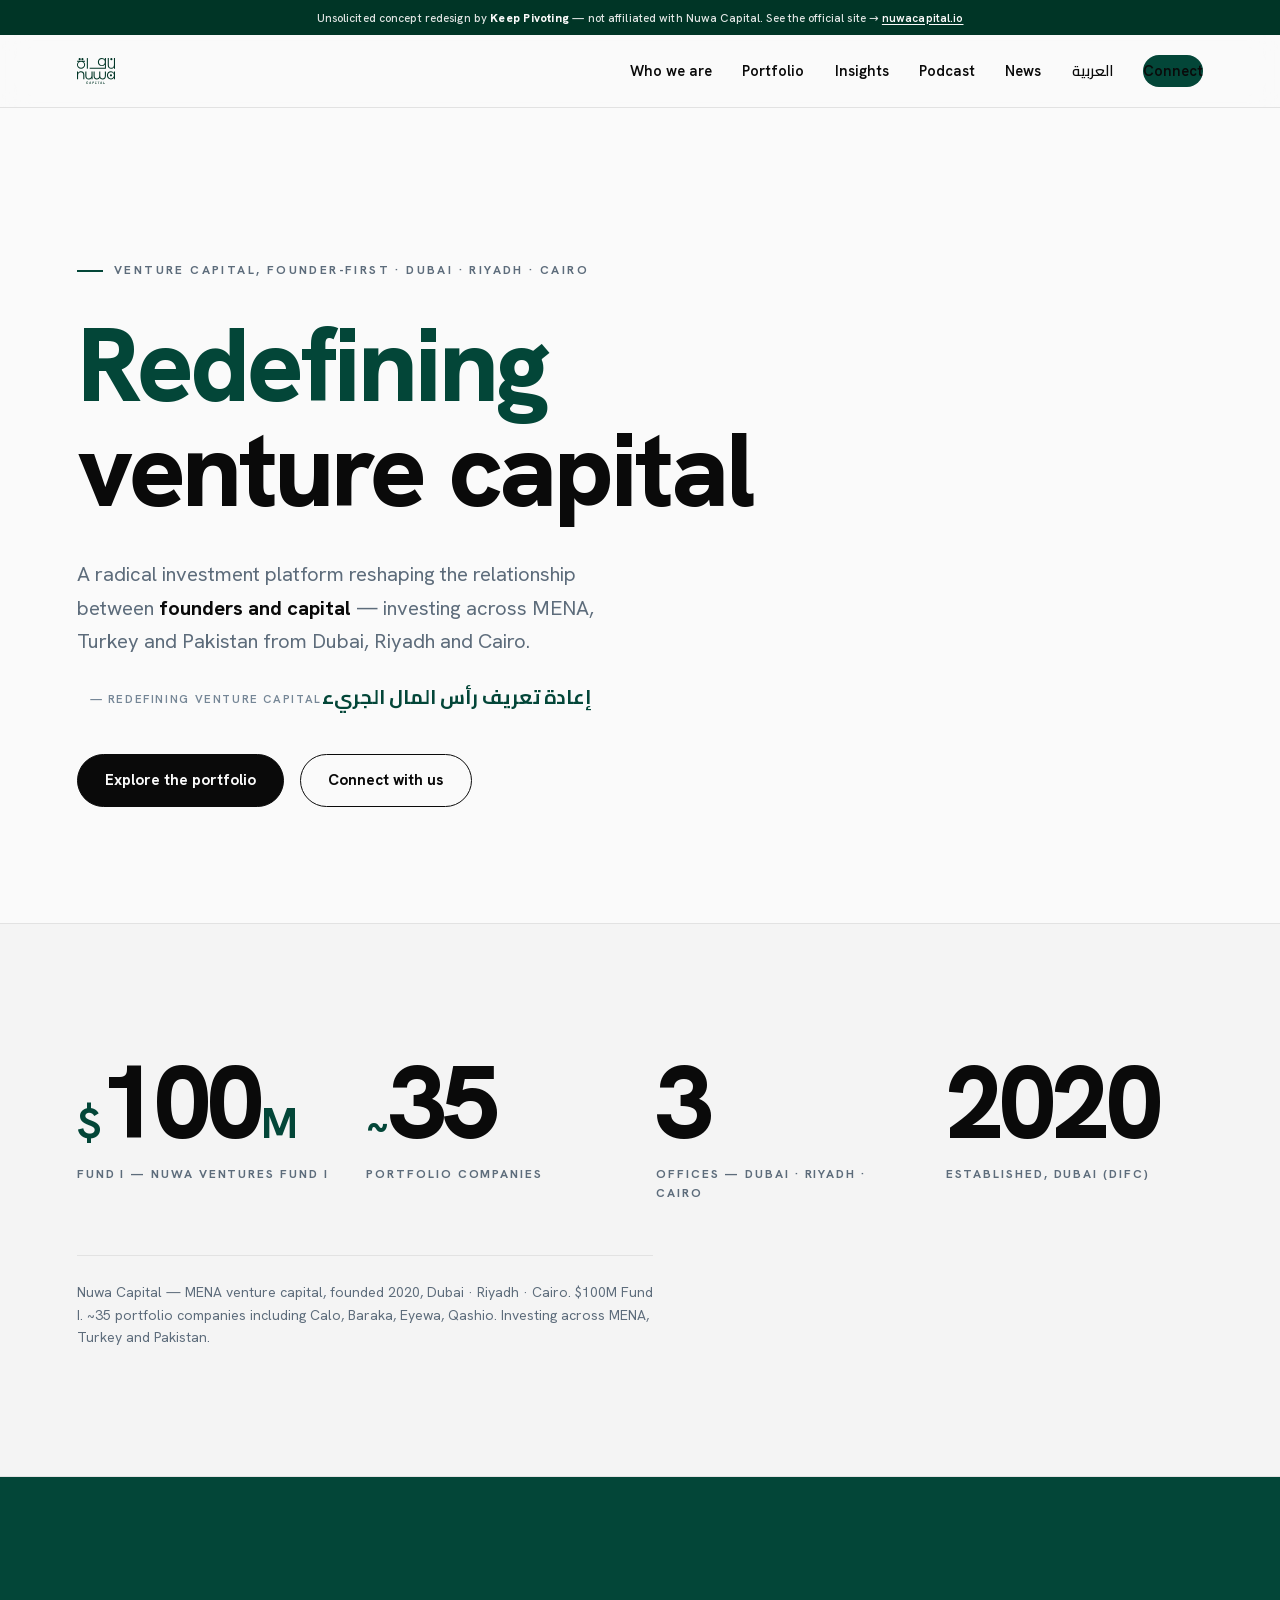
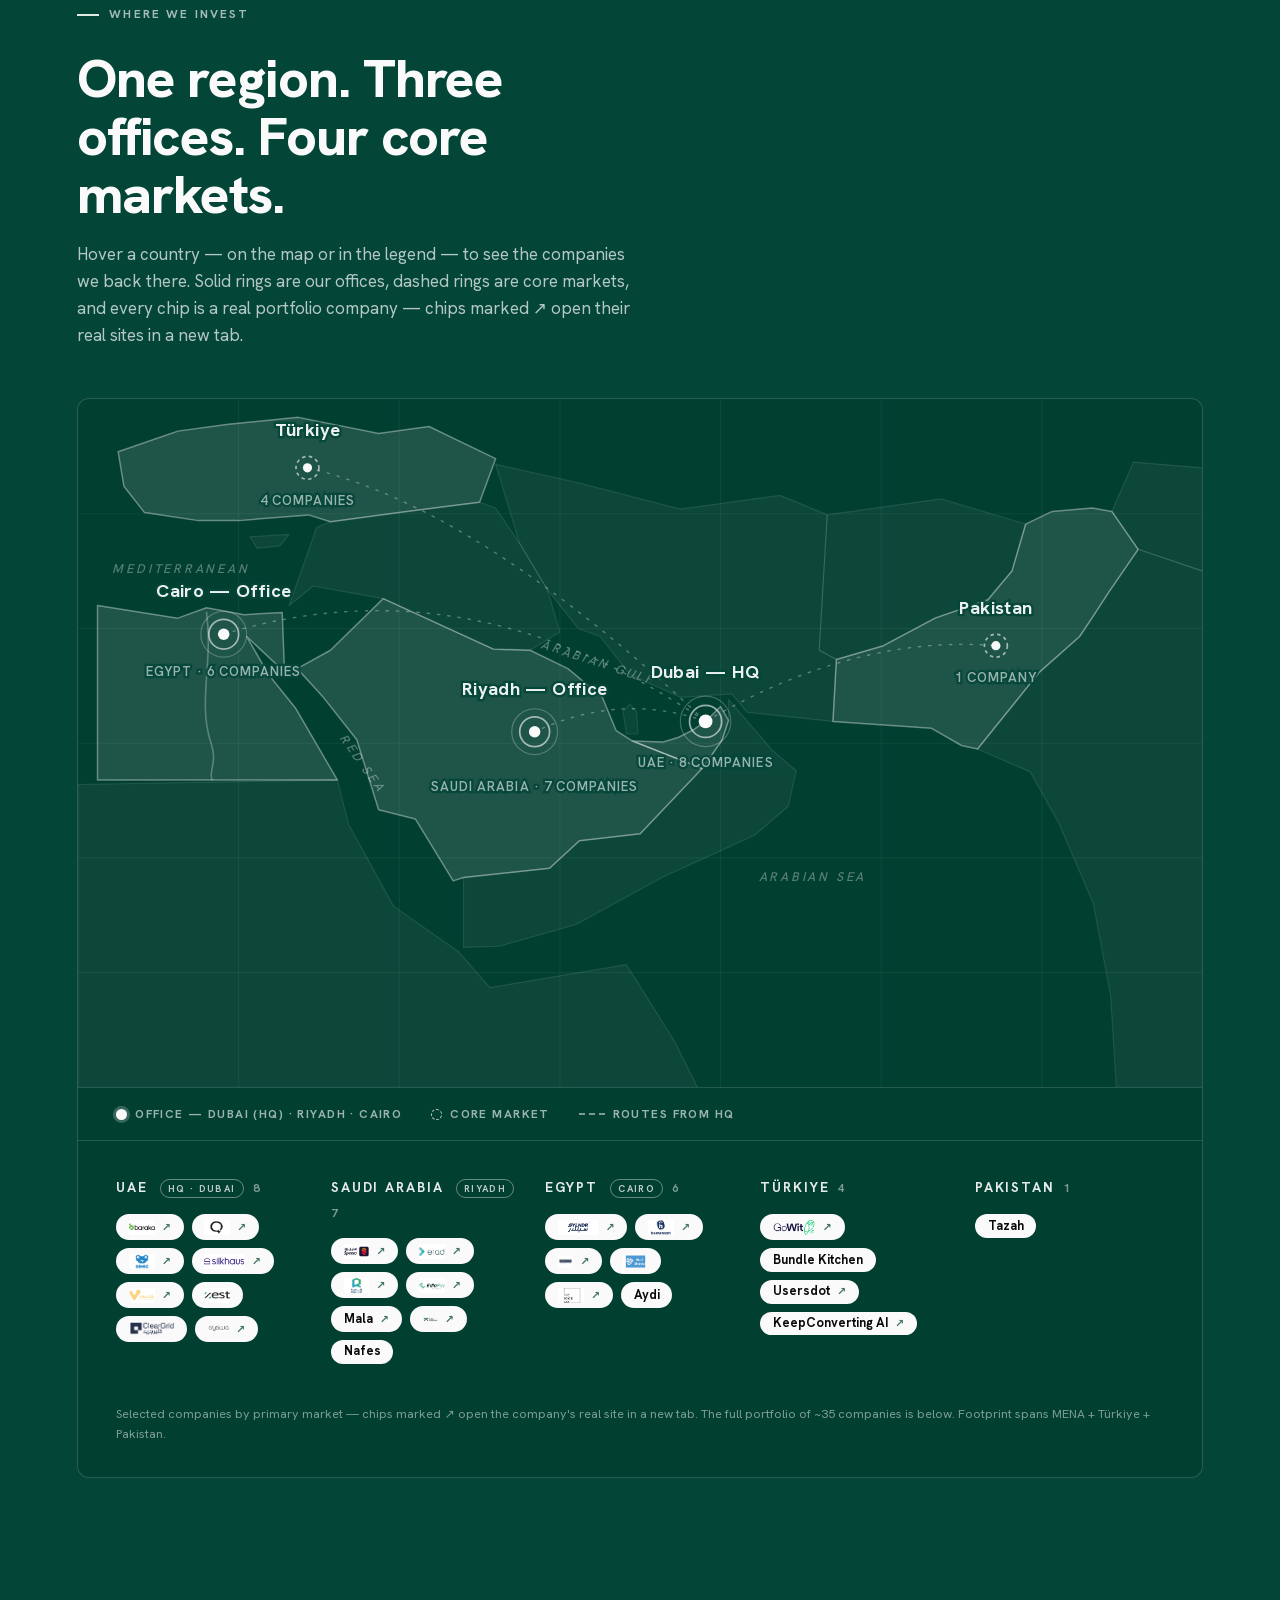
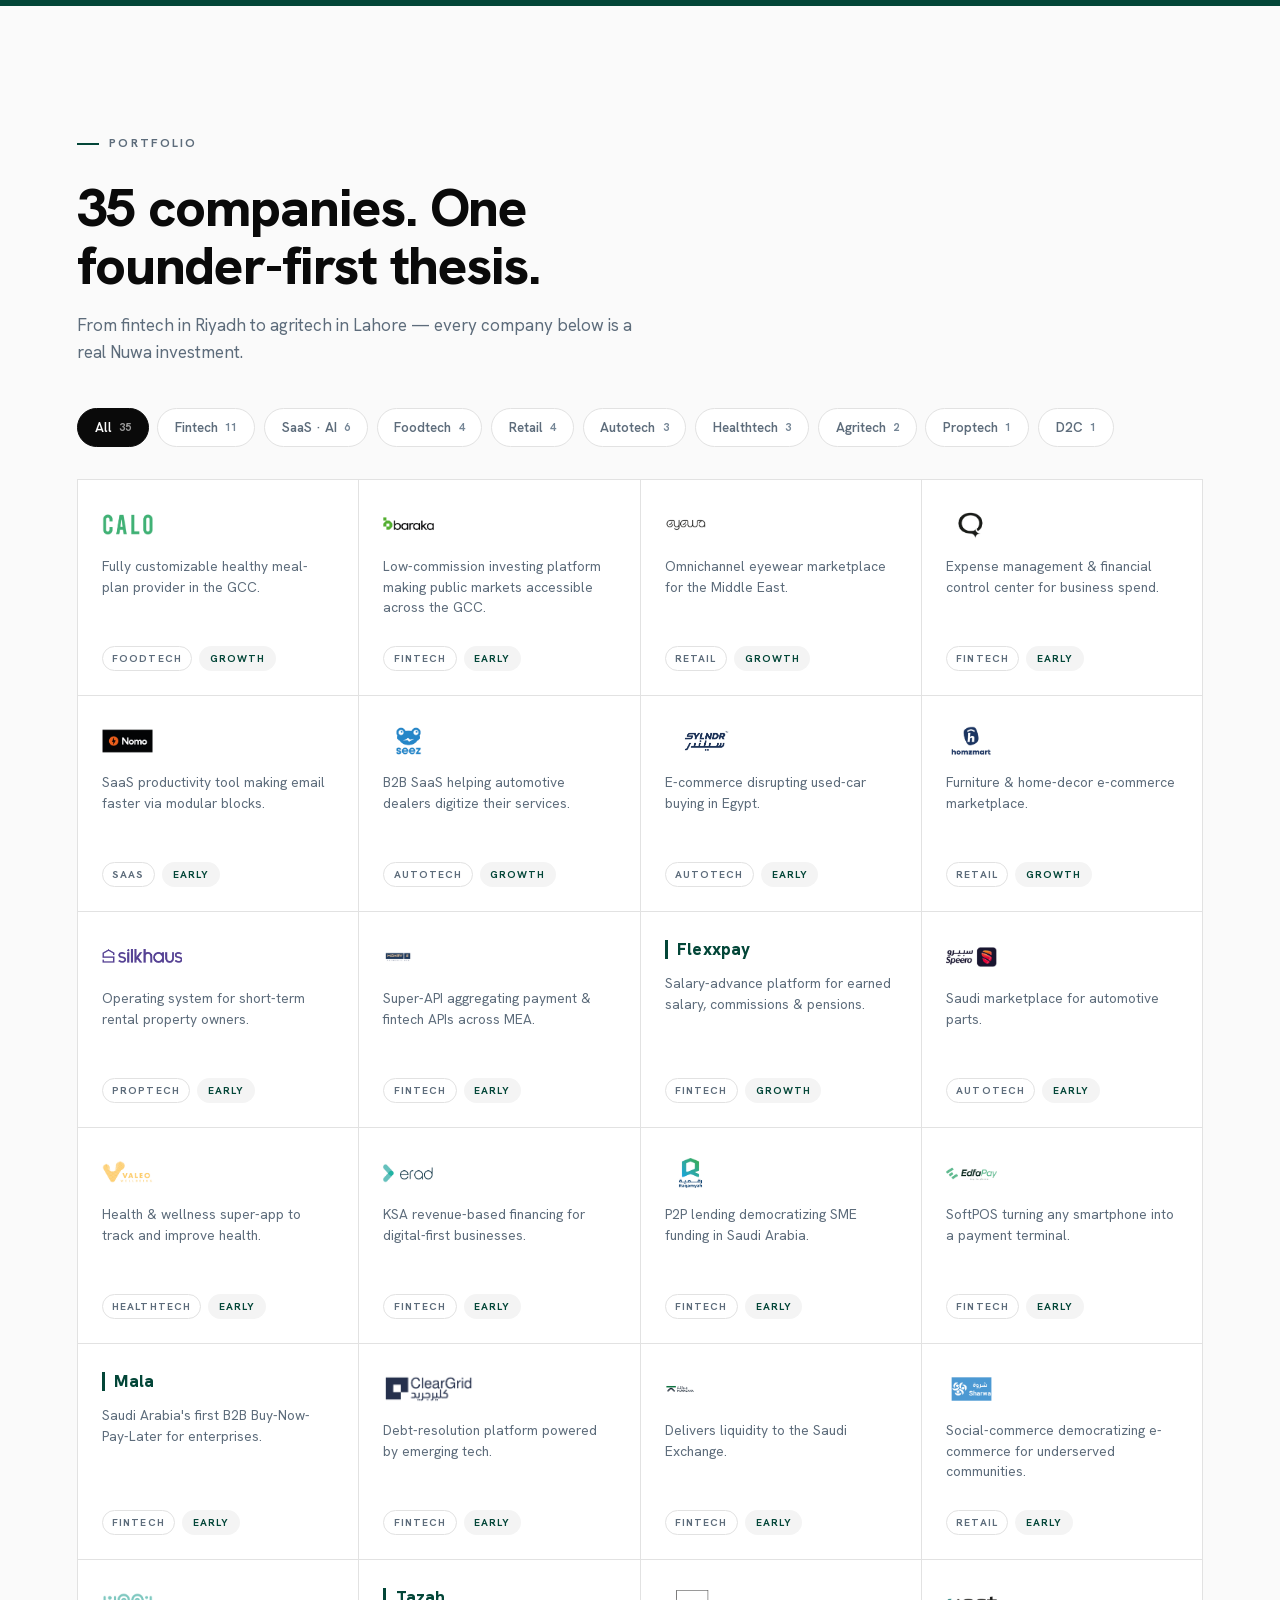
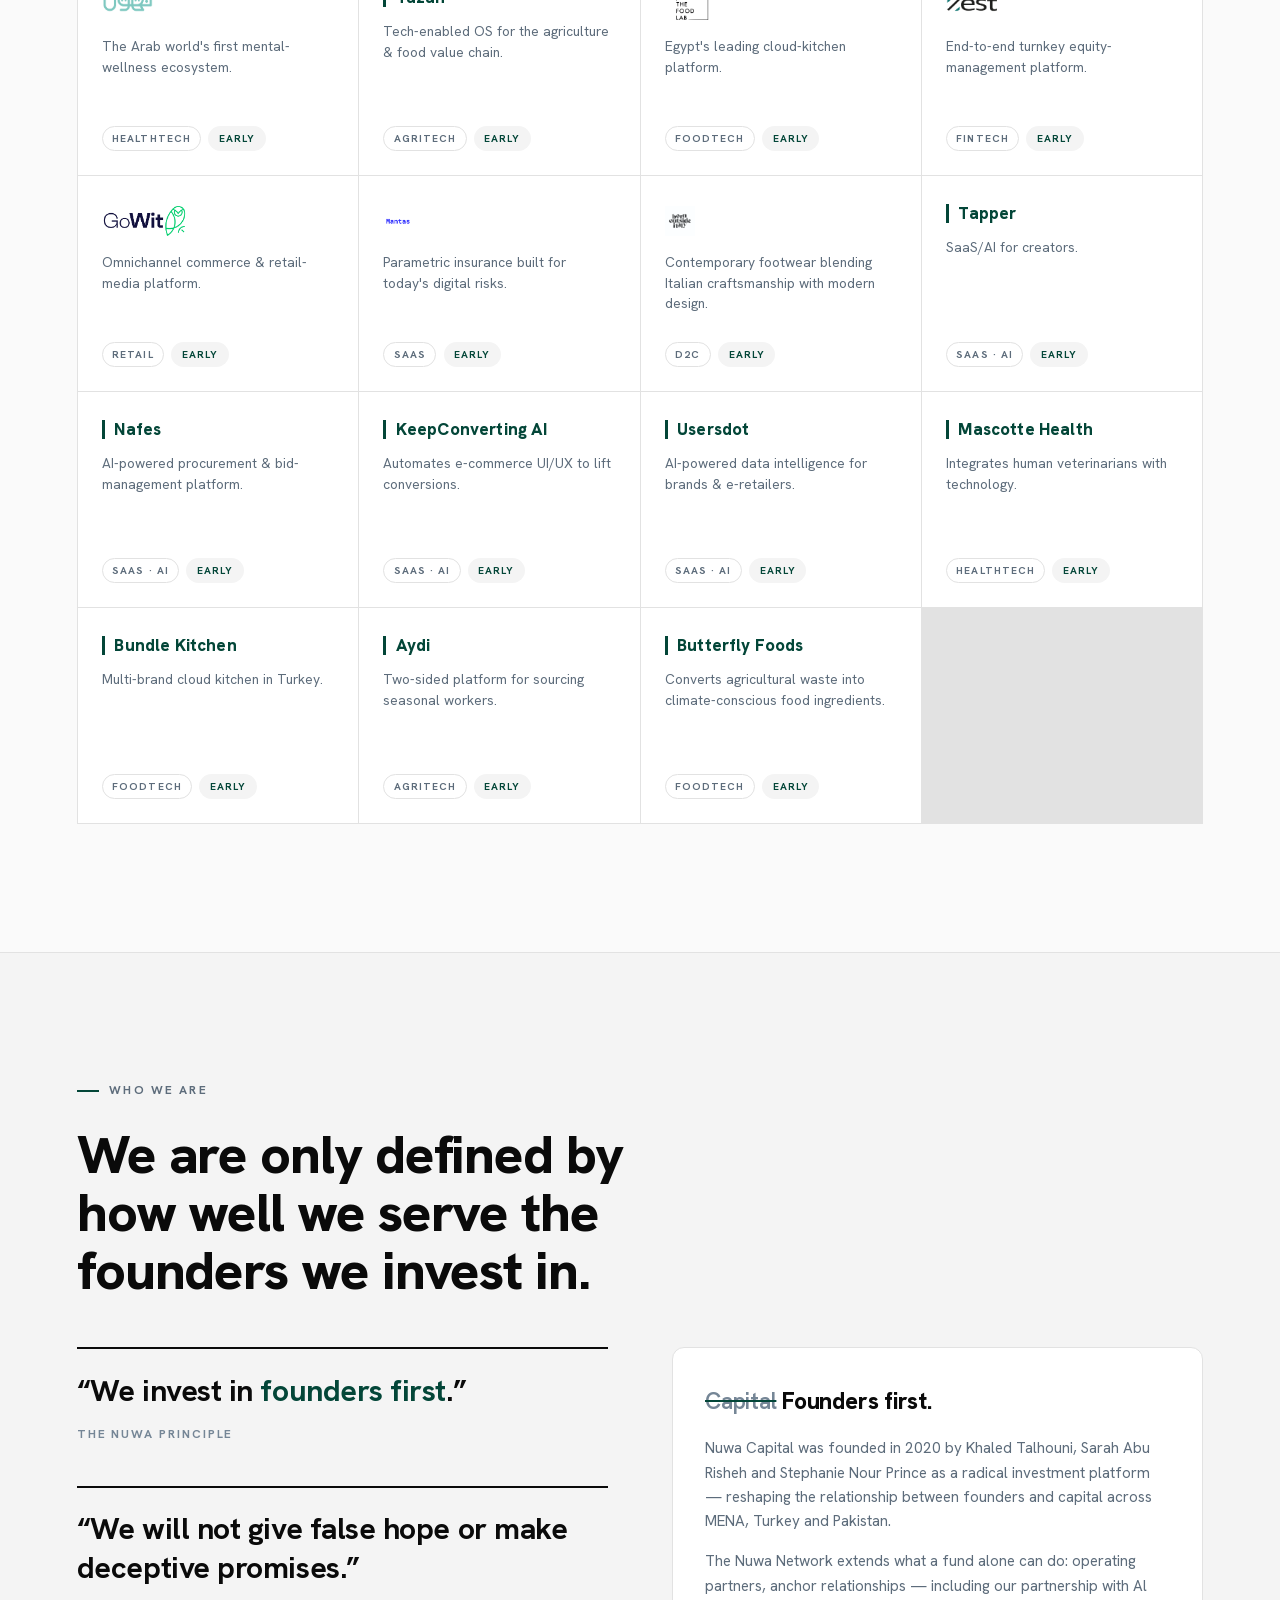
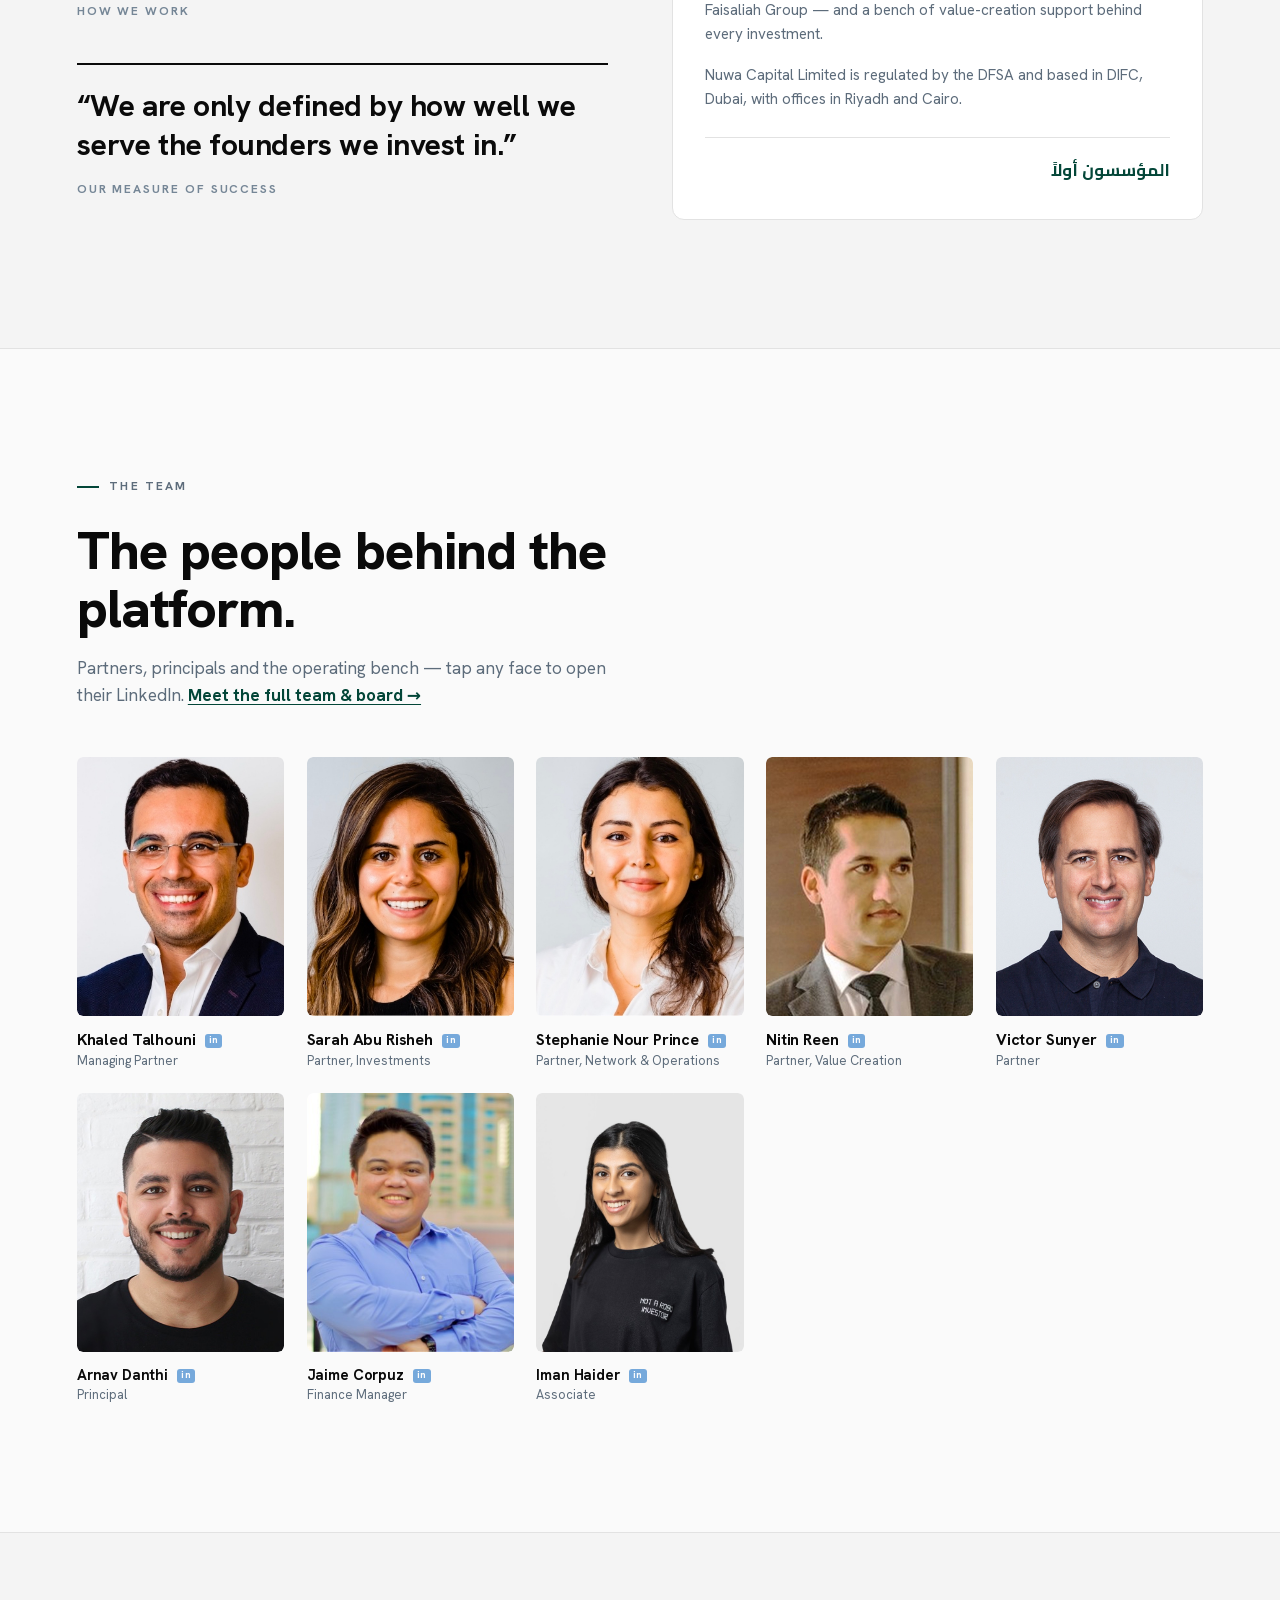
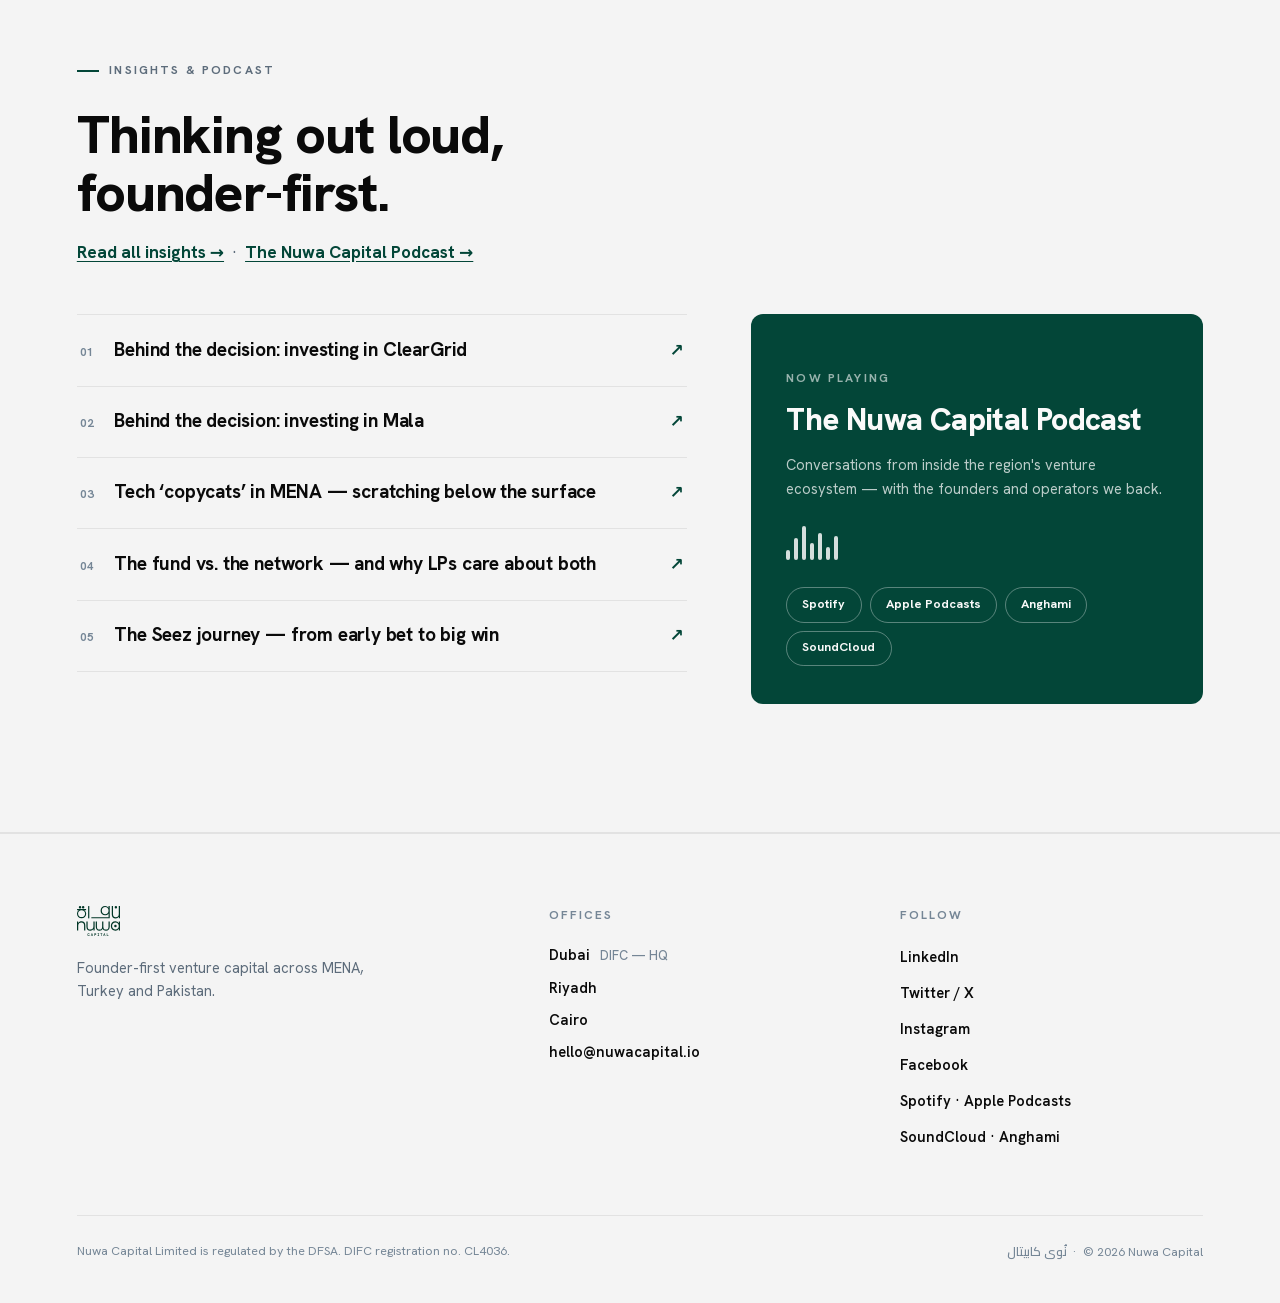
==== commit d5d4a10e: "Rebrand to Keep Pivoting and point booking CTA at live calendar Co-Authored-By: Claude Fable 5 <nore" ====
--- a/index.html
+++ b/index.html
@@ -57,7 +57,7 @@
 <body>
 
 <div class="varv-disclaimer" role="note" aria-label="Concept redesign disclaimer">
-  Unsolicited concept redesign by <b>varv</b> &mdash; not affiliated with Nuwa Capital. See the official site &rarr; <a href="https://www.nuwacapital.io/" target="_blank" rel="noopener noreferrer nofollow">nuwacapital.io</a>
+  Unsolicited concept redesign by <b>Keep Pivoting</b> &mdash; not affiliated with Nuwa Capital. See the official site &rarr; <a href="https://www.nuwacapital.io/" target="_blank" rel="noopener noreferrer nofollow">nuwacapital.io</a>
 </div>
 
 
@@ -681,8 +681,8 @@
   </div>
 </footer>
 
-<!-- ===== varv ask-your-AI popup ===== -->
-<div id="varv-popup" role="dialog" aria-label="A note from varv" aria-live="polite">
+<!-- ===== Keep Pivoting ask-your-AI popup ===== -->
+<div id="varv-popup" role="dialog" aria-label="A note from Keep Pivoting" aria-live="polite">
   <button type="button" class="vp-close" aria-label="Dismiss">&times;</button>
   <div class="vp-inner">
     <p class="vp-tag">Don&rsquo;t take our word for it &mdash; ask your AI which site wins you business.</p>
@@ -691,7 +691,7 @@
       <a id="vp-claude" href="#" target="_blank" rel="noopener"><span class="vp-dot" style="background:#d97757"></span> Ask Claude</a>
       <a id="vp-perplexity" href="#" target="_blank" rel="noopener"><span class="vp-dot" style="background:#20b8cd"></span> Ask Perplexity</a>
     </div>
-    <a class="vp-book" href="https://varv.ai/cal" target="_blank" rel="noopener">Book 15 min &rarr;</a>
+    <a class="vp-book" href="https://cal.com/keep-pivoting/30min" target="_blank" rel="noopener">Book 15 min &rarr;</a>
   </div>
 </div>
 <script src="assets/site.js"></script>
--- a/assets/site.css
+++ b/assets/site.css
@@ -505,7 +505,7 @@
 .varv-disclaimer a:hover{opacity:.75}
 @media (max-width:560px){.varv-disclaimer{font-size:.68rem;padding:.5rem 16px}}
 
-/* ============ VARV POPUP ============ */
+/* ============ KEEP PIVOTING POPUP ============ */
  … 
 /* ============ TEAM FACE -> LINKEDIN (tap-face rule) ============ */
 a.person{color:inherit;display:block}
@@ -582,7 +582,7 @@
 .contact-card .clinks a:hover{background:#FAFAFA;color:var(--green)}
 @media (max-width:820px){.contact-grid{grid-template-columns:1fr;gap:2.4rem}}
 
-/* ============ VARV POPUP ============ */
+/* ============ KEEP PIVOTING POPUP ============ */
 /* Default resting state = HIDDEN & static. The visible state lives only under
      #varv-popup.is-open, so headless/static renders are deterministic. */
   #varv-popup{
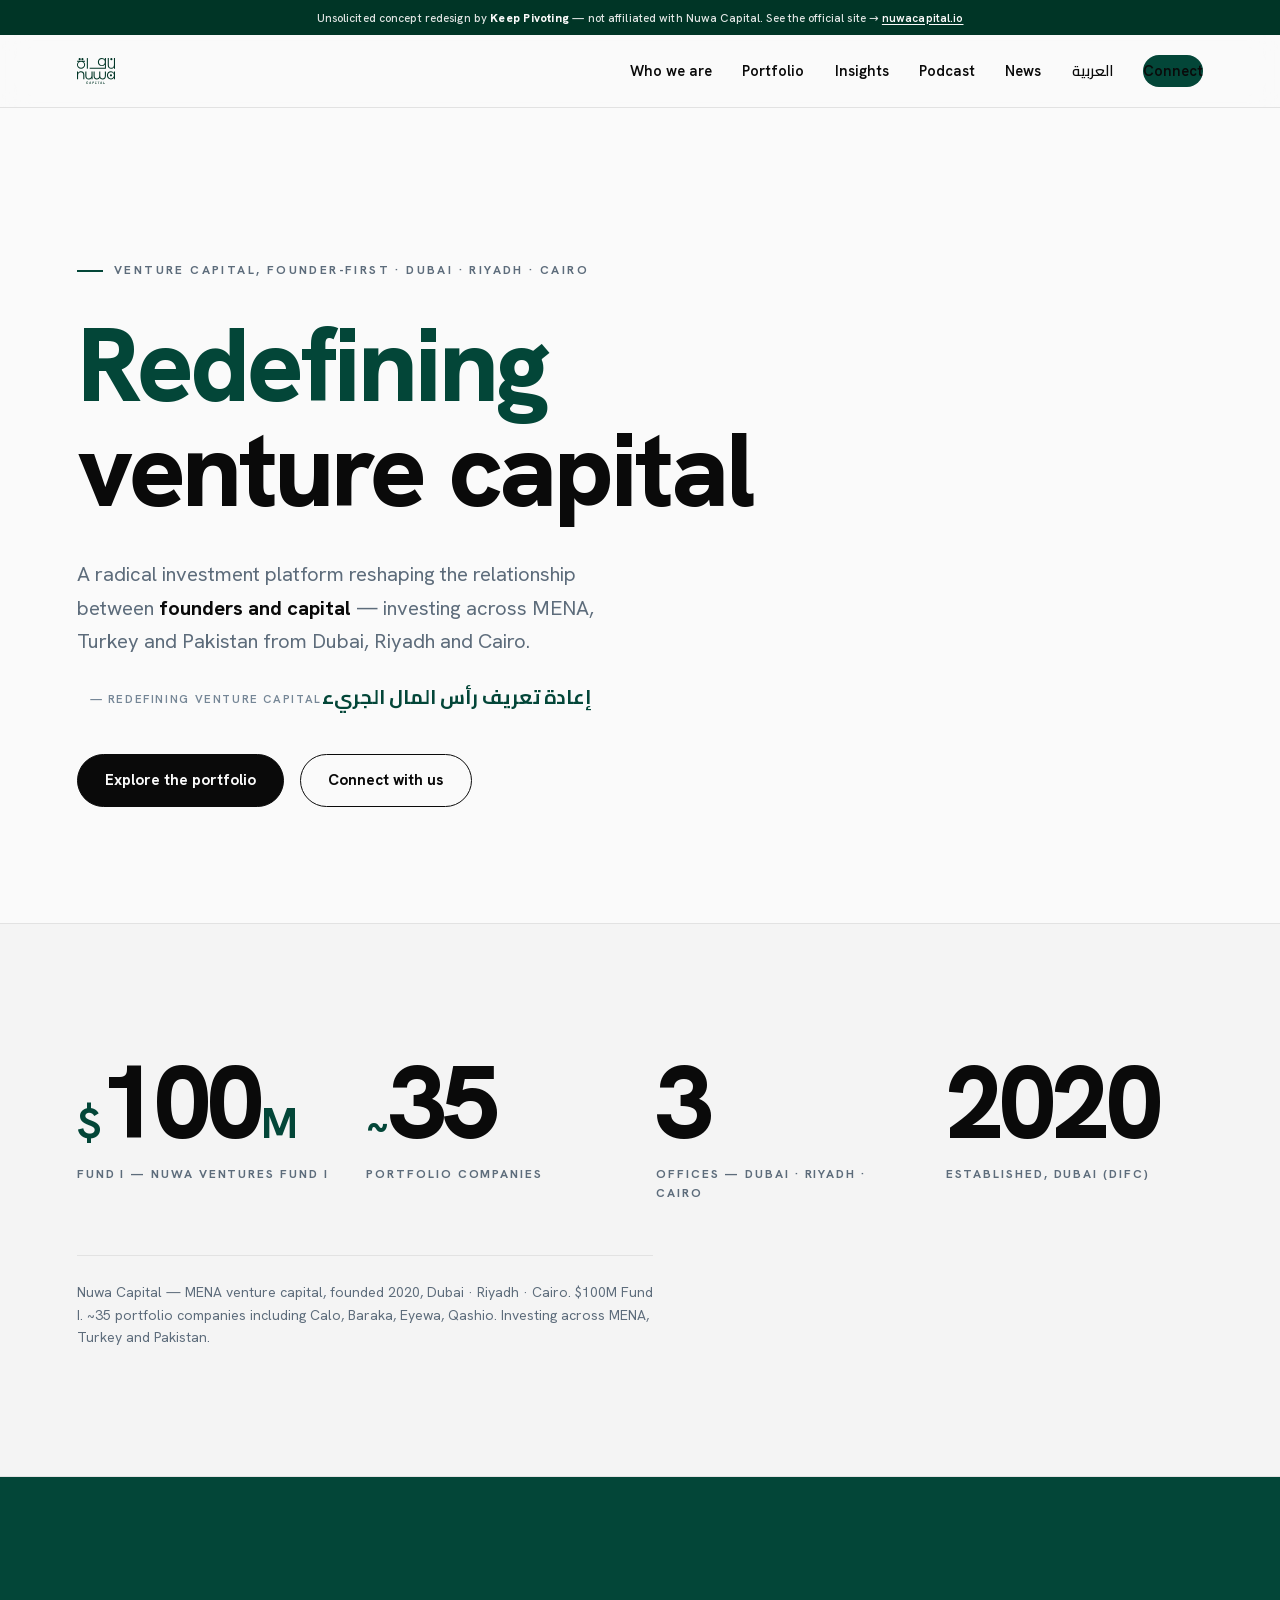
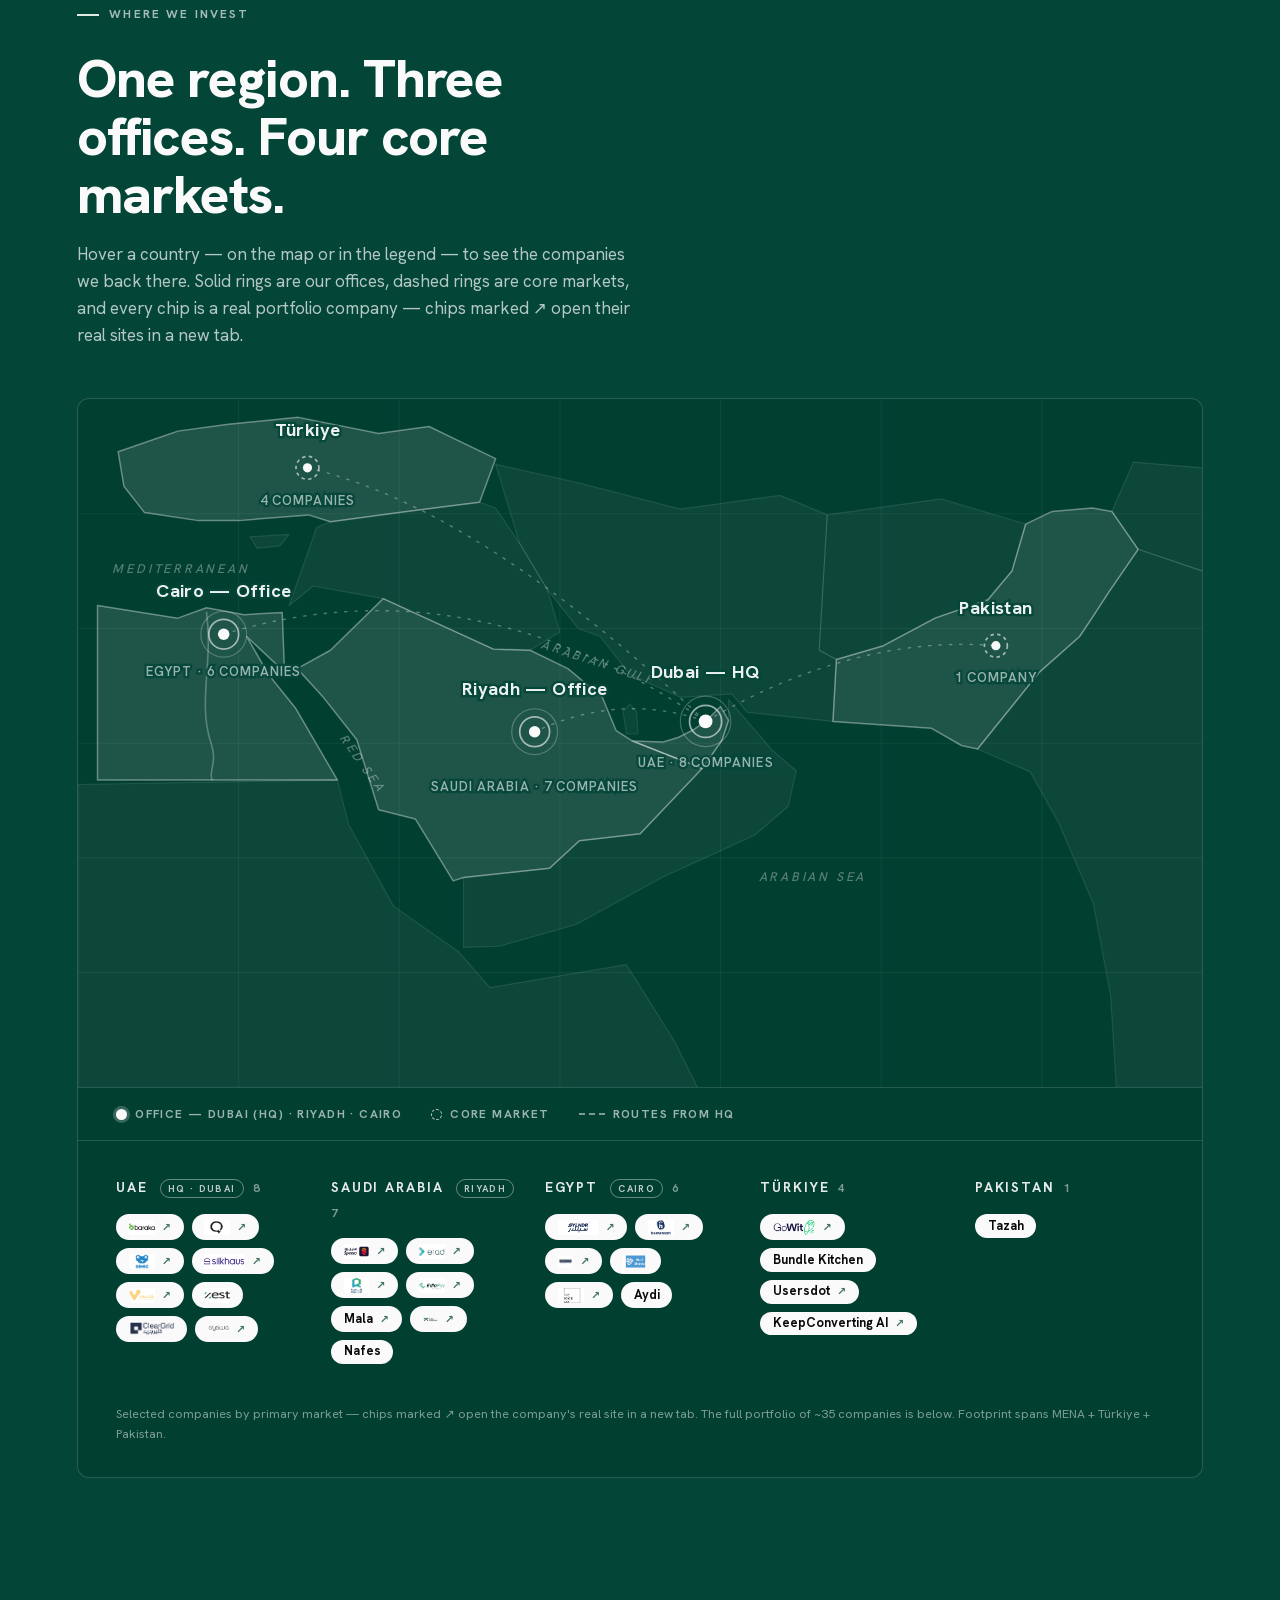
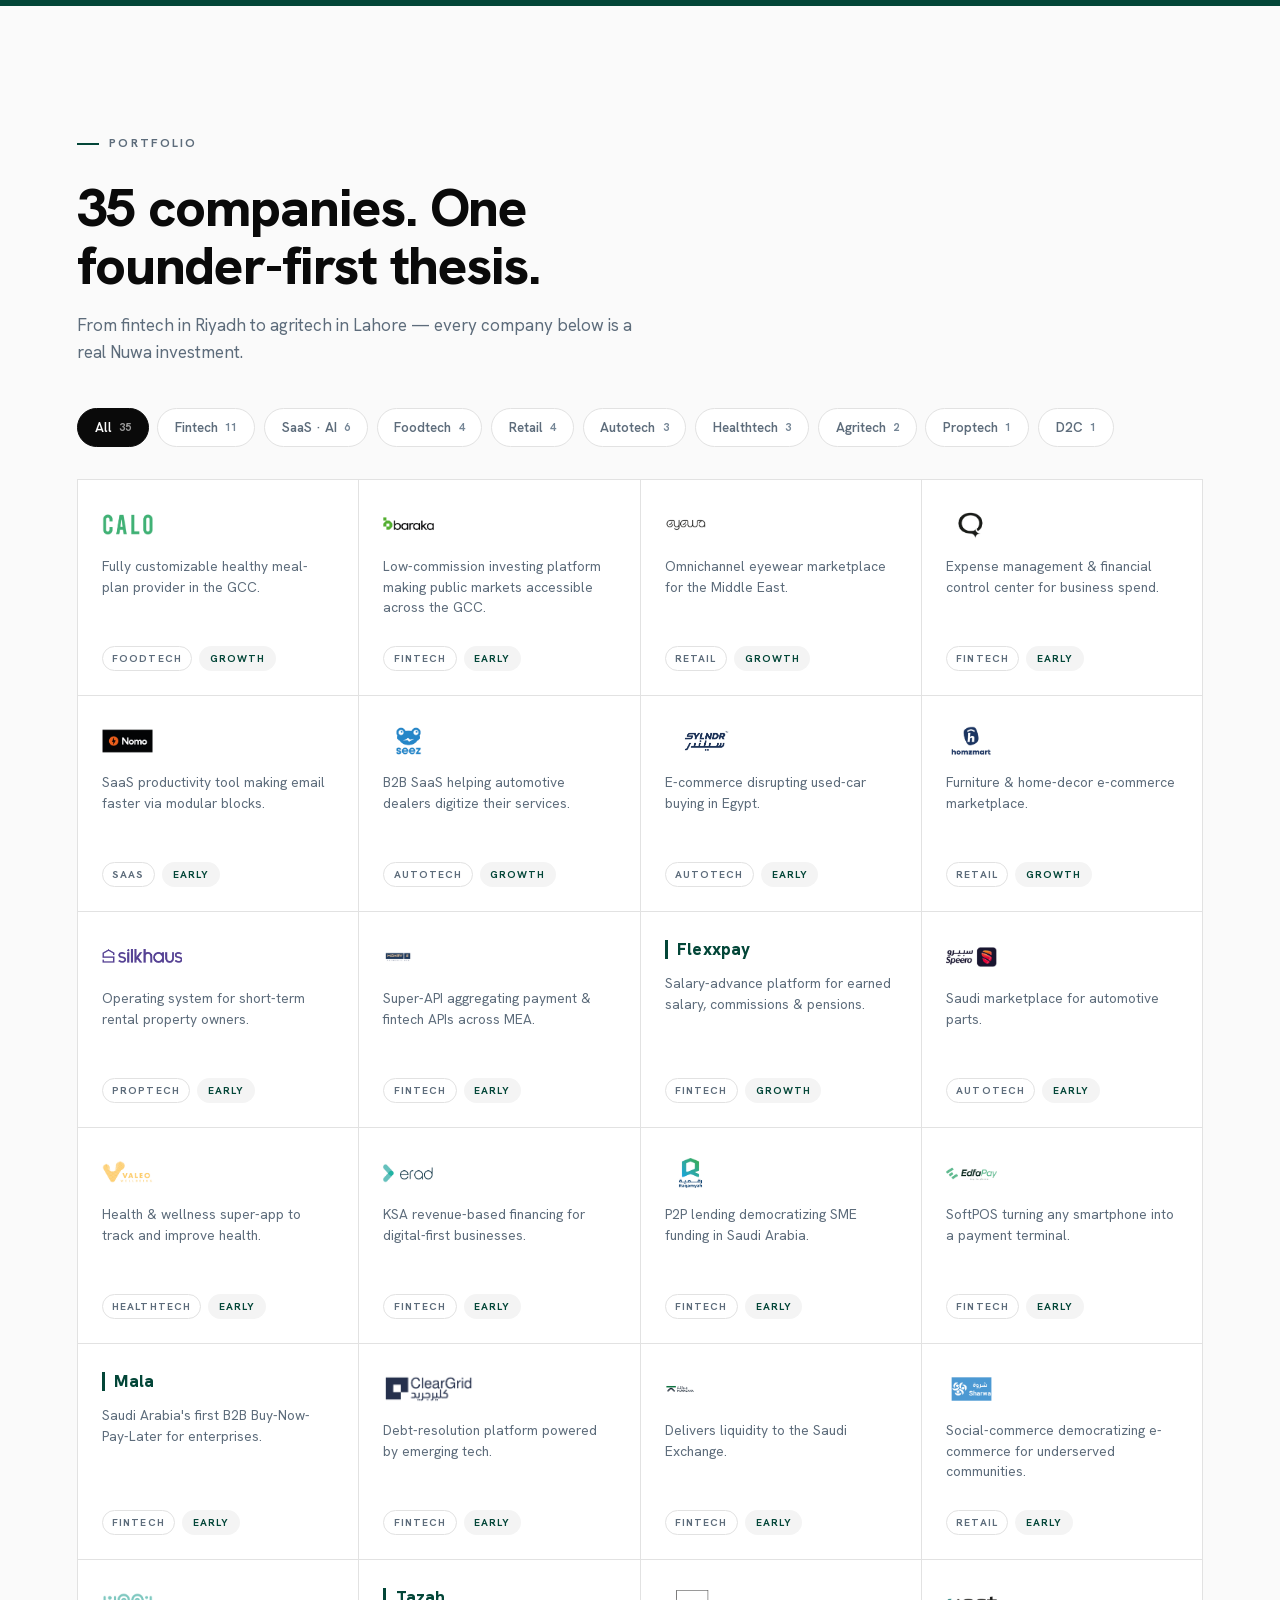
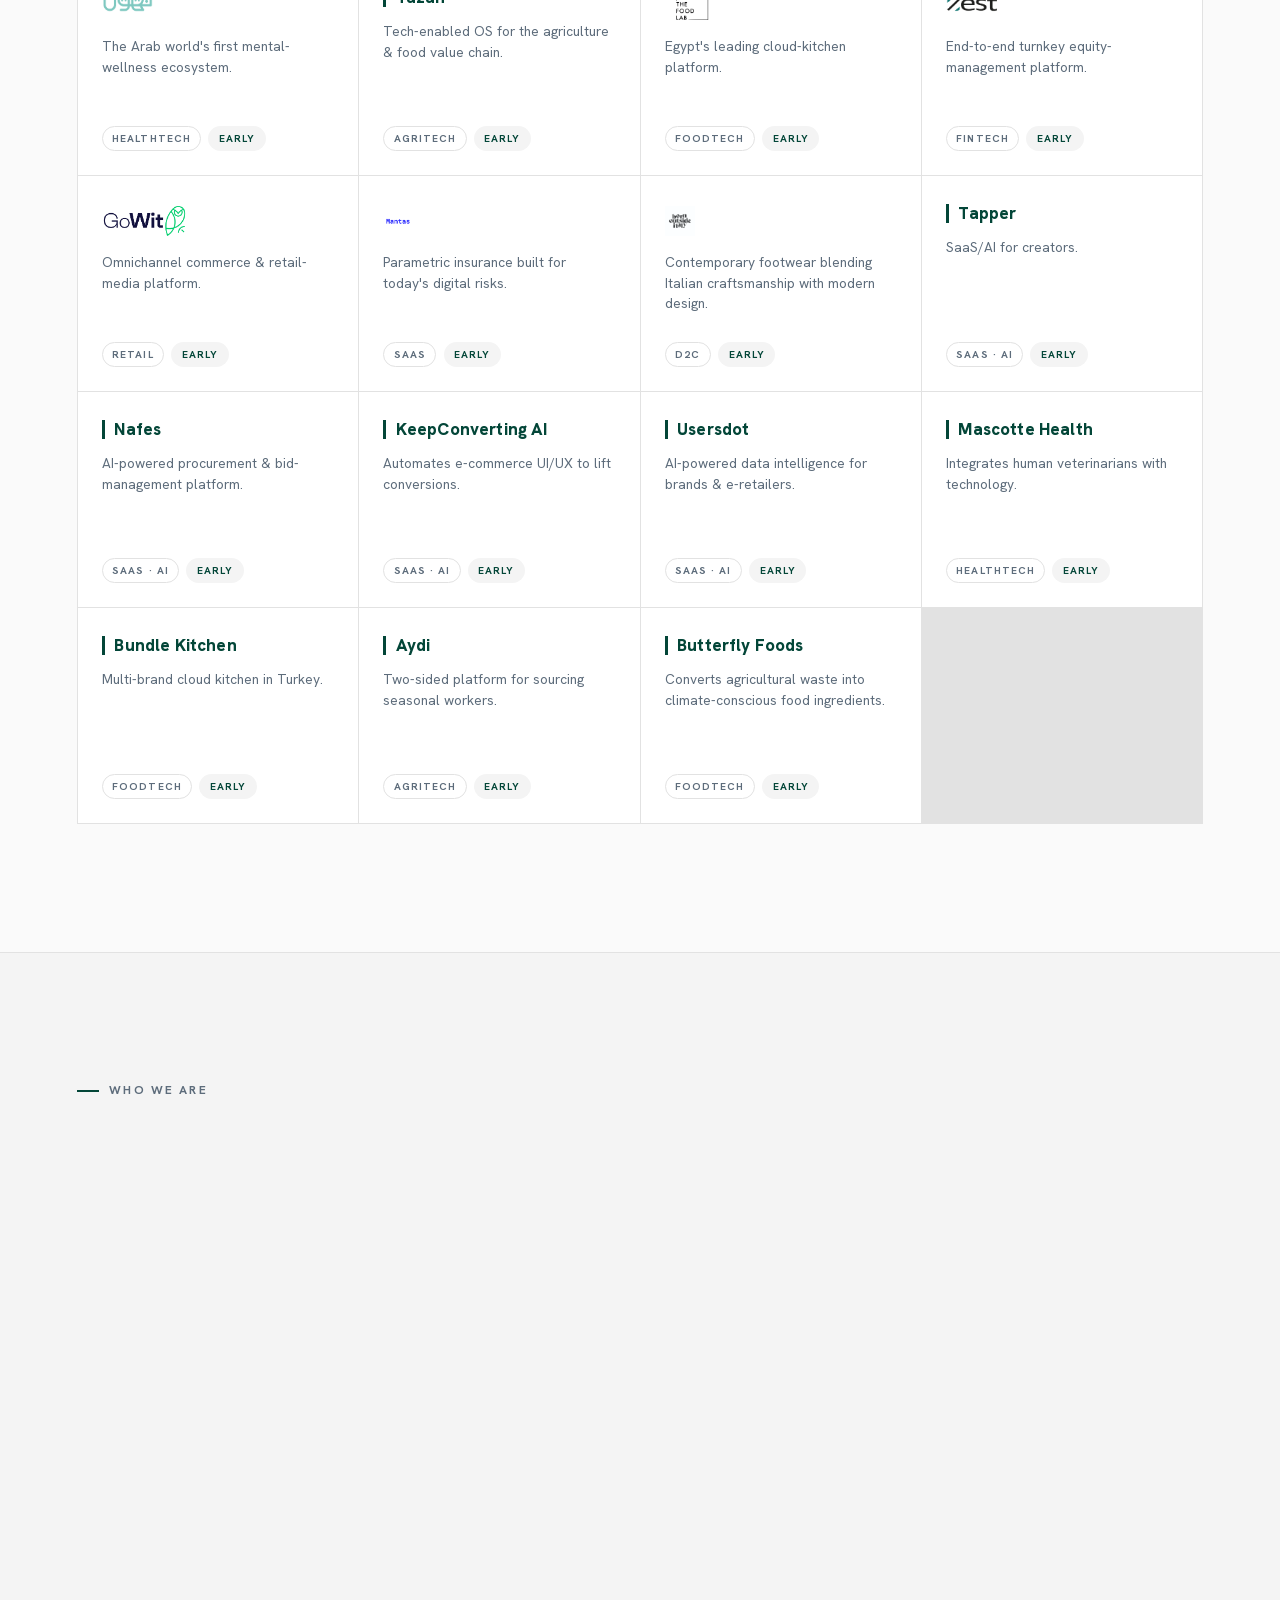
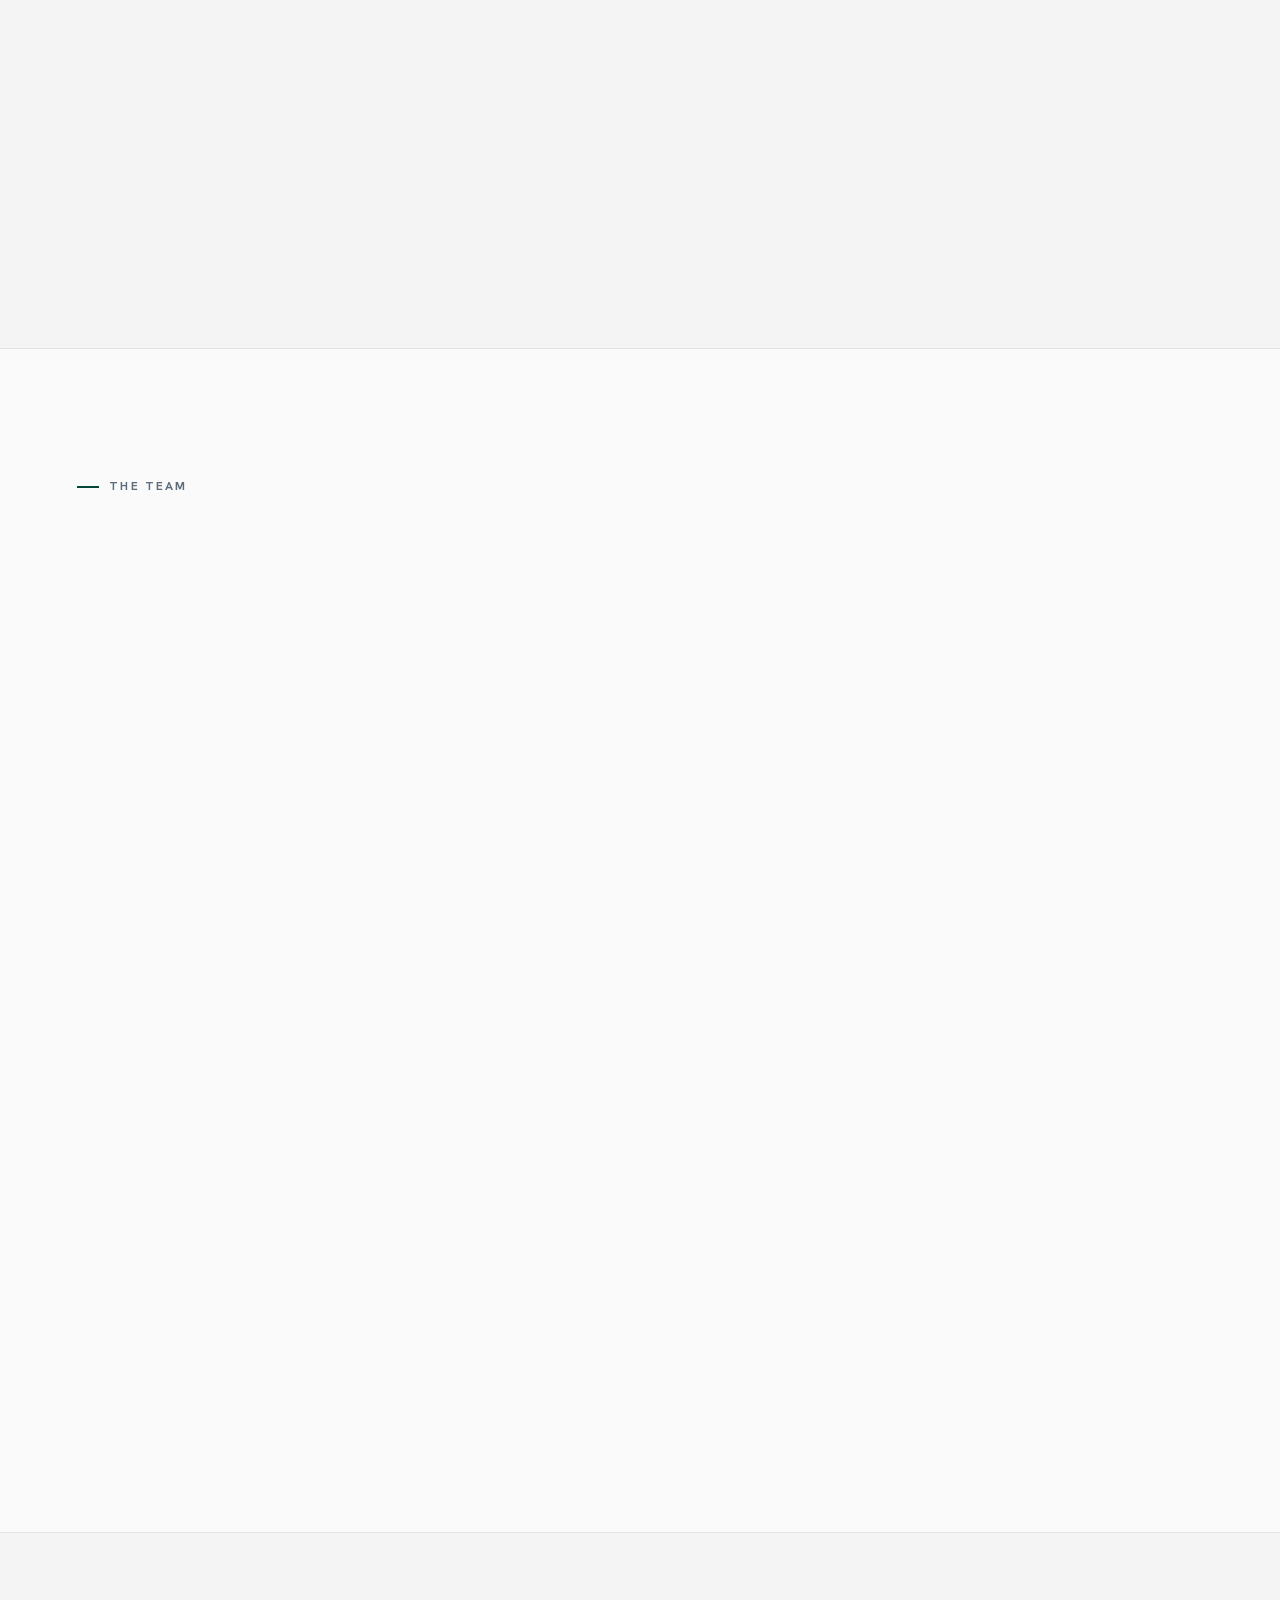
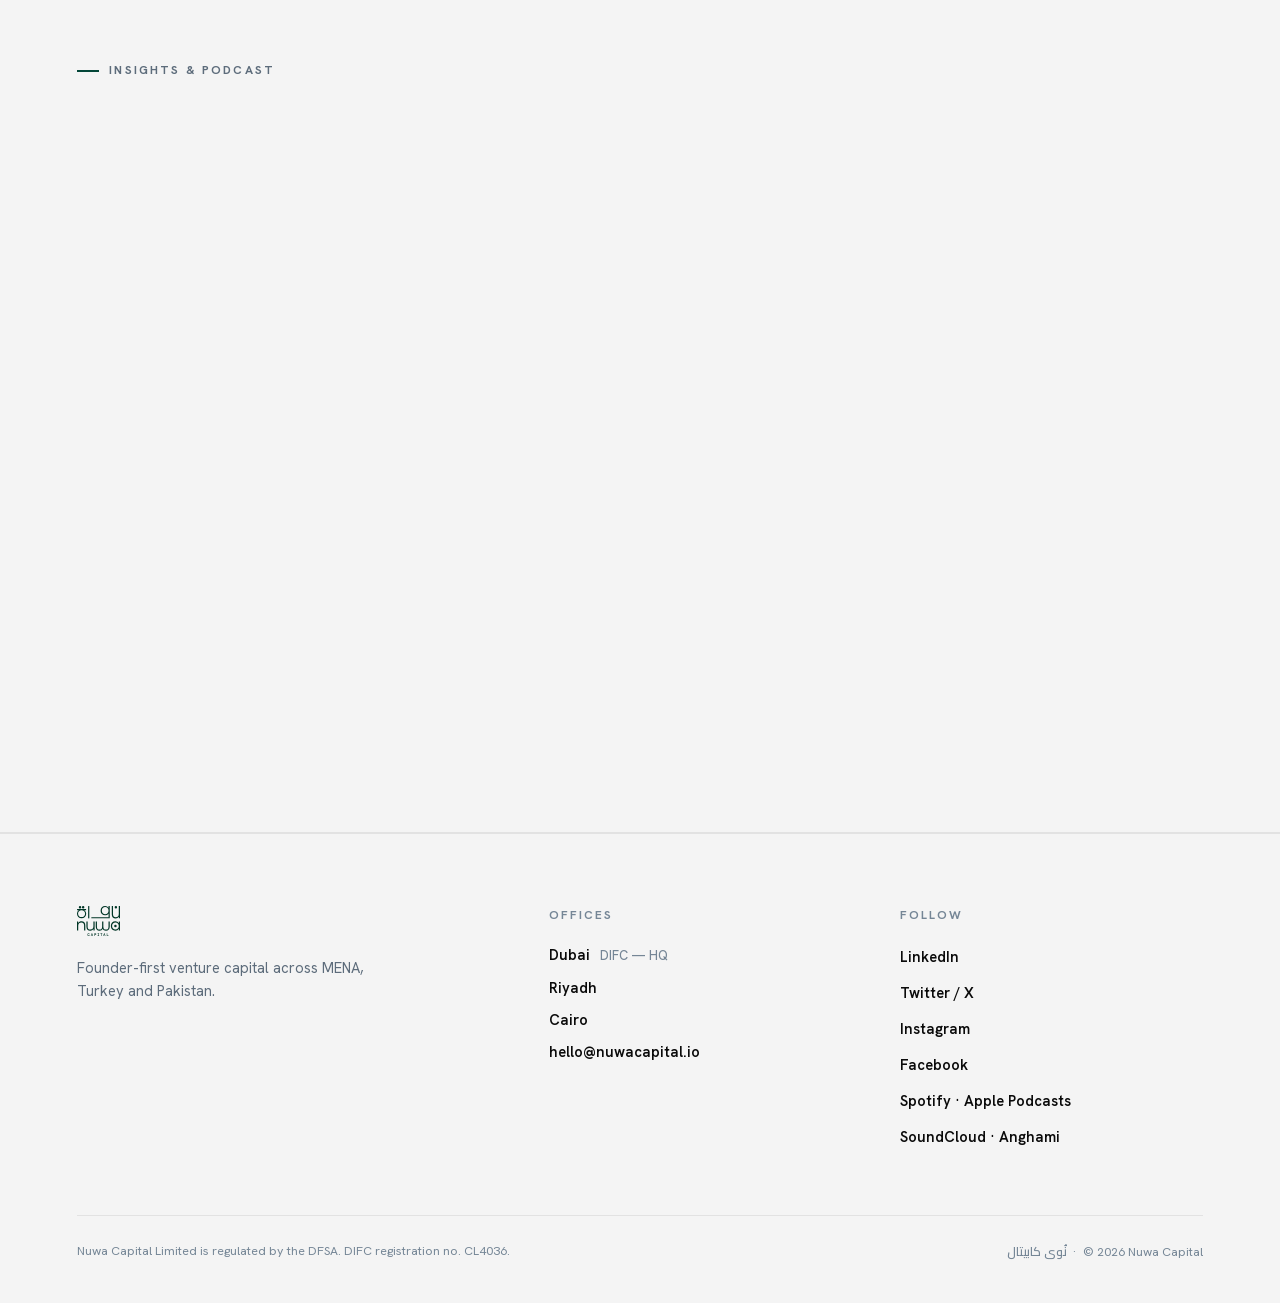
==== commit f227ad8d: "Fix booking CTA label to match 30-min event Co-Authored-By: Claude Fable 5 <noreply@anthropic.com>" ====
--- a/index.html
+++ b/index.html
@@ -691,7 +691,7 @@
       <a id="vp-claude" href="#" target="_blank" rel="noopener"><span class="vp-dot" style="background:#d97757"></span> Ask Claude</a>
       <a id="vp-perplexity" href="#" target="_blank" rel="noopener"><span class="vp-dot" style="background:#20b8cd"></span> Ask Perplexity</a>
     </div>
-    <a class="vp-book" href="https://cal.com/keep-pivoting/30min" target="_blank" rel="noopener">Book 15 min &rarr;</a>
+    <a class="vp-book" href="https://cal.com/keep-pivoting/30min" target="_blank" rel="noopener">Book a call &rarr;</a>
   </div>
 </div>
 <script src="assets/site.js"></script>
